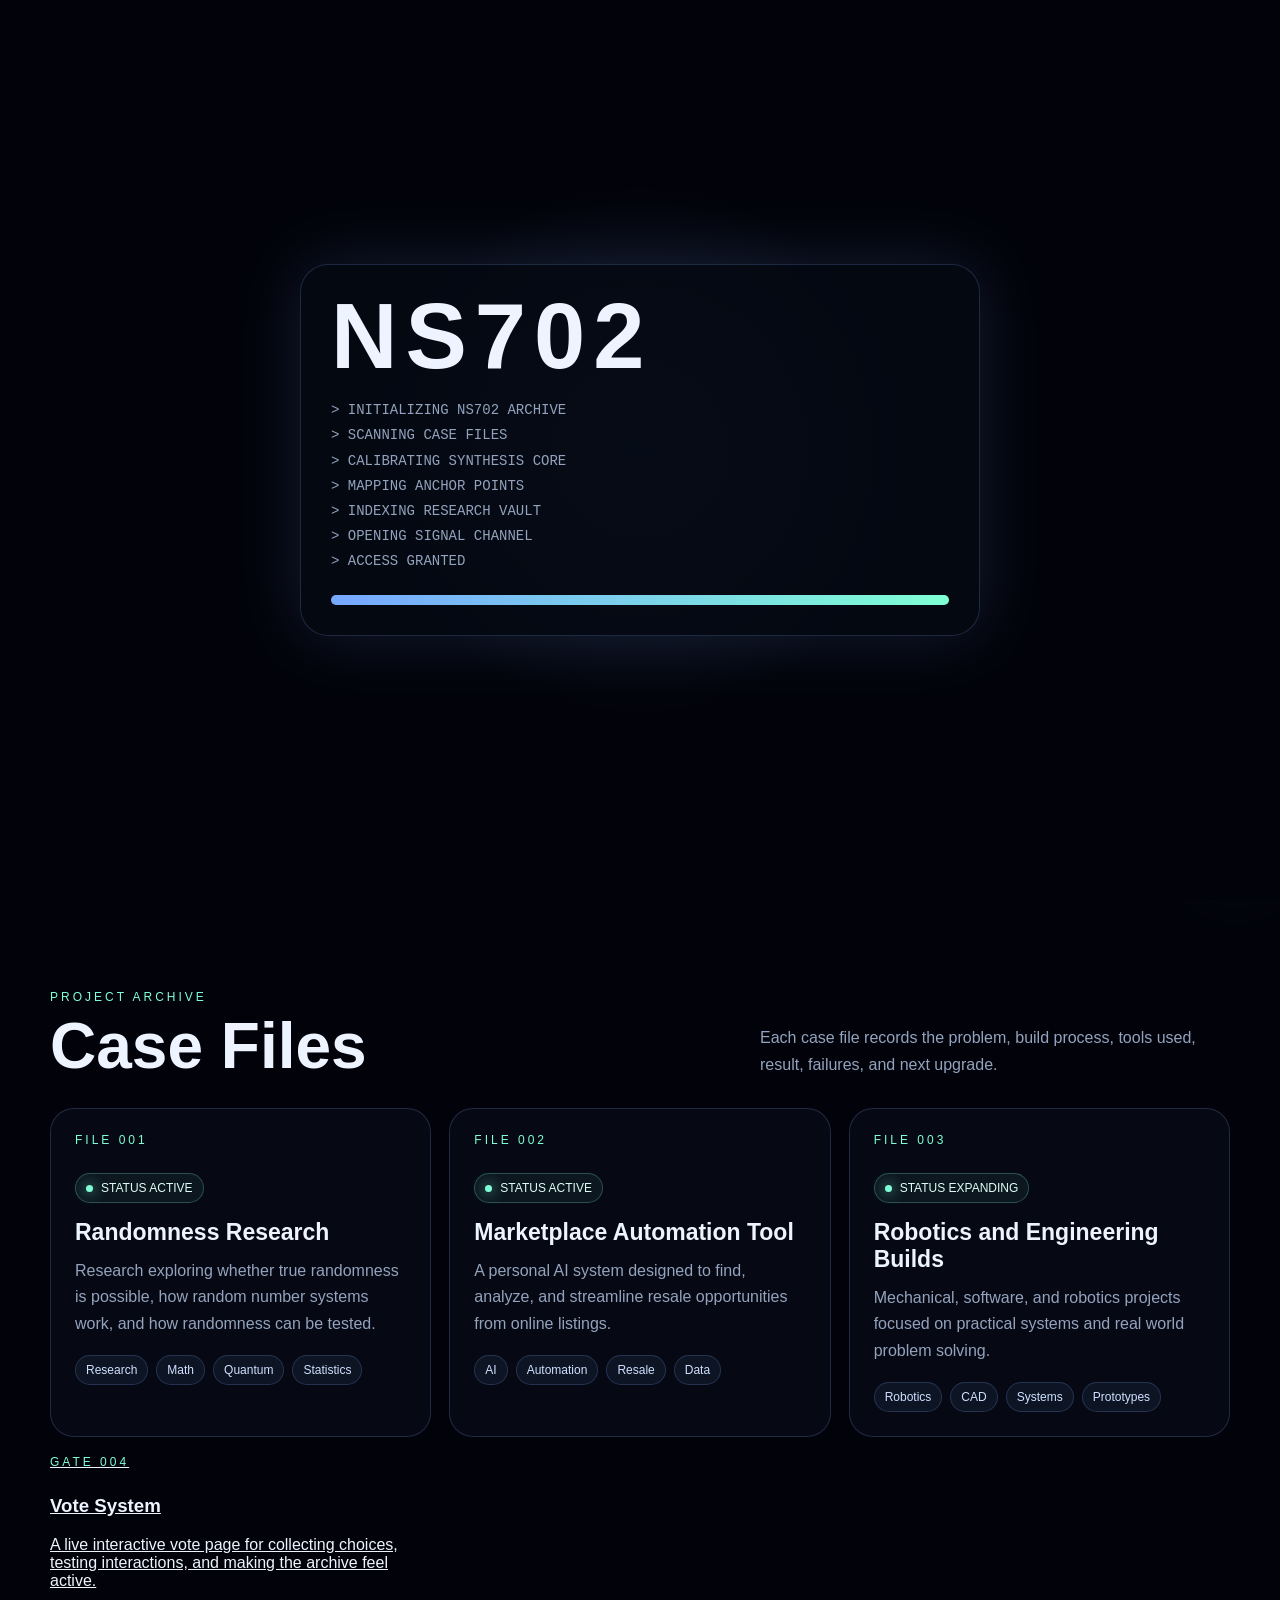
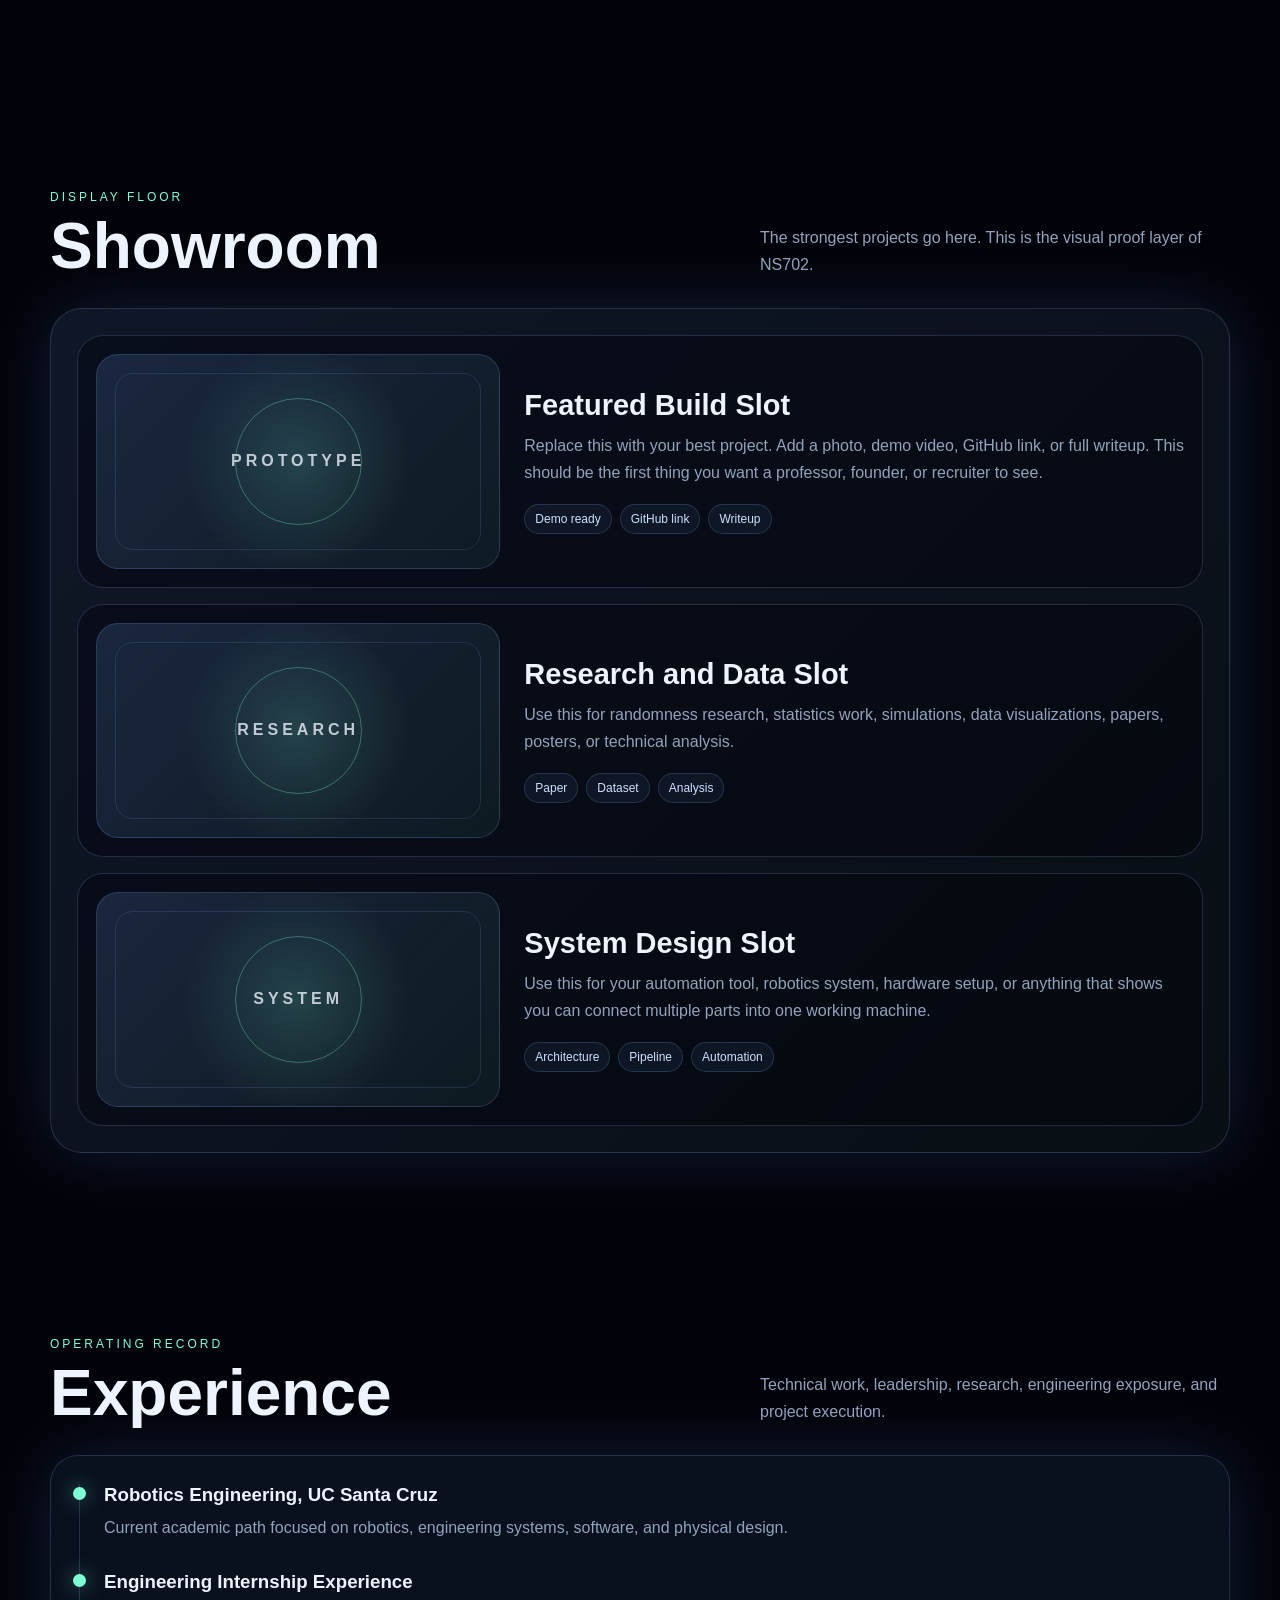
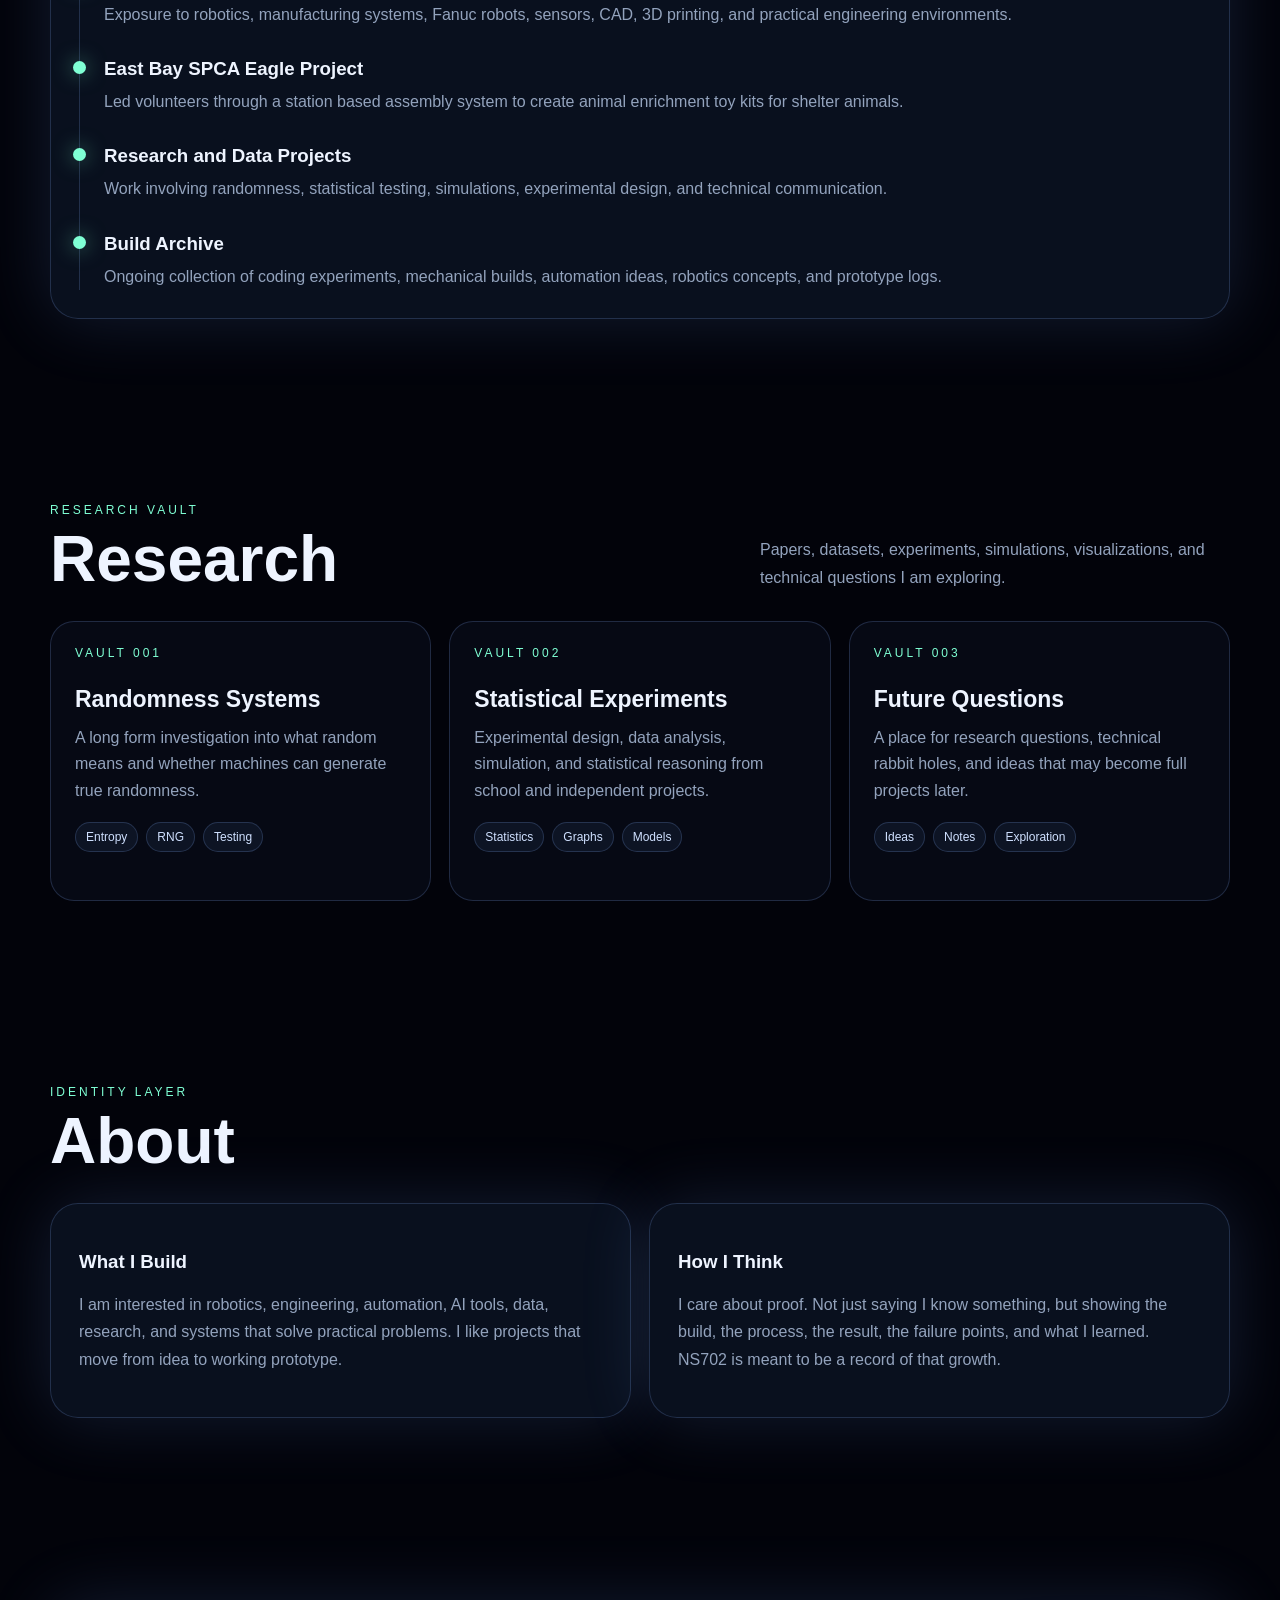
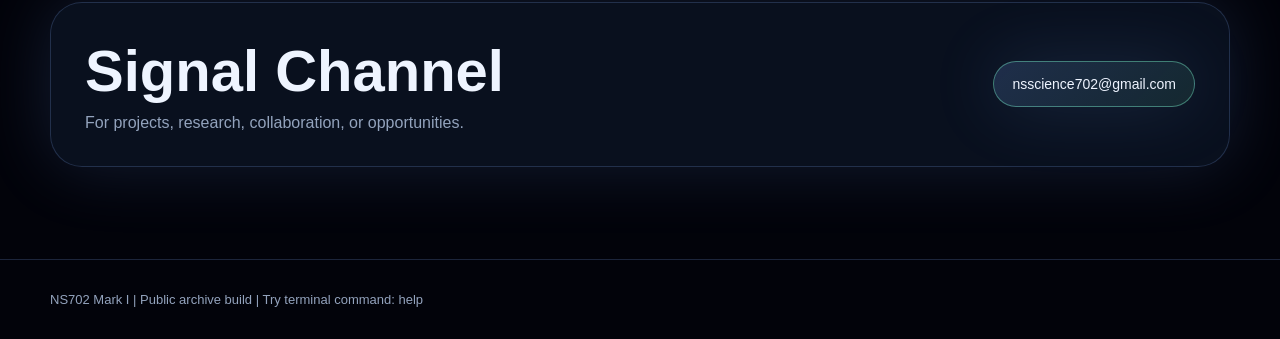
==== index.html @ f870f37c "Update index.html" ====
<!DOCTYPE html>
<html lang="en">
<head>
  <meta charset="UTF-8" />
  <meta name="viewport" content="width=device-width, initial-scale=1.0" />

  <title>NS702</title>
  <meta name="description" content="NS702 is a public engineering archive of builds, systems, research, and experiments by Niyant Sithamraju." />

  <style>
    :root {
      --bg: #02030a;
      --panel: rgba(8, 13, 24, 0.76);
      --panel-strong: rgba(10, 17, 32, 0.94);
      --line: rgba(135, 175, 255, 0.2);
      --line-bright: rgba(127, 255, 212, 0.45);
      --text: #eef4ff;
      --muted: #93a3bd;
      --accent: #77a7ff;
      --aqua: #7fffd4;
      --red: #ff4d5a;
      --gold: #f4c56a;
      --shadow: 0 0 70px rgba(119, 167, 255, 0.16);
    }

    * {
      box-sizing: border-box;
    }

    html {
      scroll-behavior: smooth;
    }

    body {
      margin: 0;
      background: var(--bg);
      color: var(--text);
      font-family: Arial, Helvetica, sans-serif;
      overflow-x: hidden;
    }

    body.booting {
      overflow: hidden;
    }

    a {
      color: inherit;
    }

    .shell {
      width: min(1180px, calc(100% - 36px));
      margin: 0 auto;
    }

    canvas#particleCanvas {
      position: fixed;
      inset: 0;
      width: 100%;
      height: 100%;
      z-index: -5;
      background:
        radial-gradient(circle at 18% 20%, rgba(119, 167, 255, 0.16), transparent 28%),
        radial-gradient(circle at 82% 12%, rgba(127, 255, 212, 0.1), transparent 24%),
        radial-gradient(circle at 50% 92%, rgba(255, 77, 90, 0.08), transparent 28%),
        #02030a;
    }

    .grid-layer {
      position: fixed;
      inset: 0;
      z-index: -4;
      pointer-events: none;
      background-image:
        linear-gradient(rgba(119, 167, 255, 0.065) 1px, transparent 1px),
        linear-gradient(90deg, rgba(119, 167, 255, 0.065) 1px, transparent 1px);
      background-size: 42px 42px;
      mask-image: linear-gradient(to bottom, rgba(0, 0, 0, 0.9), transparent 75%);
    }

    .scanline {
      position: fixed;
      left: 0;
      right: 0;
      top: -260px;
      height: 240px;
      z-index: -3;
      pointer-events: none;
      background: linear-gradient(
        to bottom,
        transparent,
        rgba(127, 255, 212, 0.08),
        transparent
      );
      animation: scanMove 7s linear infinite;
    }

    @keyframes scanMove {
      from {
        transform: translateY(-260px);
      }

      to {
        transform: translateY(calc(100vh + 520px));
      }
    }

    .boot-screen {
      position: fixed;
      inset: 0;
      z-index: 9999;
      background:
        radial-gradient(circle at center, rgba(119, 167, 255, 0.12), transparent 34%),
        #02030a;
      display: grid;
      place-items: center;
      transition: opacity 0.8s ease, visibility 0.8s ease;
    }

    .boot-screen.hidden {
      opacity: 0;
      visibility: hidden;
    }

    .boot-box {
      width: min(680px, calc(100% - 36px));
      border: 1px solid var(--line);
      border-radius: 28px;
      background: rgba(5, 10, 20, 0.82);
      box-shadow: var(--shadow);
      padding: 30px;
      overflow: hidden;
      position: relative;
    }

    .boot-box::before {
      content: "";
      position: absolute;
      inset: 0;
      background: linear-gradient(120deg, transparent, rgba(127, 255, 212, 0.08), transparent);
      transform: translateX(-100%);
      animation: bootSweep 2.2s ease-in-out infinite;
    }

    @keyframes bootSweep {
      0% {
        transform: translateX(-100%);
      }

      100% {
        transform: translateX(100%);
      }
    }

    .boot-title {
      font-size: clamp(42px, 9vw, 92px);
      letter-spacing: 8px;
      line-height: 0.9;
      margin: 0 0 20px;
    }

    .boot-log {
      color: var(--muted);
      font-family: "Courier New", monospace;
      font-size: 14px;
      line-height: 1.8;
      min-height: 150px;
    }

    .boot-progress {
      height: 10px;
      background: rgba(255, 255, 255, 0.08);
      border-radius: 999px;
      overflow: hidden;
      margin-top: 20px;
    }

    .boot-progress span {
      display: block;
      height: 100%;
      width: 0%;
      background: linear-gradient(90deg, var(--accent), var(--aqua));
      animation: bootProgress 2.7s ease forwards;
    }

    @keyframes bootProgress {
      to {
        width: 100%;
      }
    }

    nav {
      position: sticky;
      top: 0;
      z-index: 50;
      backdrop-filter: blur(18px);
      background: rgba(2, 3, 10, 0.78);
      border-bottom: 1px solid var(--line);
    }

    .nav-inner {
      width: min(1180px, calc(100% - 36px));
      margin: 0 auto;
      display: flex;
      justify-content: space-between;
      align-items: center;
      gap: 18px;
      padding: 17px 0;
    }

    .brand {
      display: flex;
      align-items: center;
      gap: 12px;
      text-decoration: none;
      font-weight: 900;
      letter-spacing: 4px;
    }

    .brand-mark {
      width: 34px;
      height: 34px;
      border: 1px solid var(--line);
      border-radius: 11px;
      display: grid;
      place-items: center;
      box-shadow: var(--shadow);
      position: relative;
      overflow: hidden;
    }

    .brand-mark::before {
      content: "";
      width: 16px;
      height: 16px;
      border-radius: 50%;
      border: 2px solid var(--accent);
      border-top-color: var(--aqua);
      animation: rotate 3s linear infinite;
    }

    .brand-mark::after {
      content: "";
      position: absolute;
      width: 5px;
      height: 5px;
      border-radius: 50%;
      background: var(--aqua);
      box-shadow: 0 0 18px var(--aqua);
    }

    @keyframes rotate {
      to {
        transform: rotate(360deg);
      }
    }

    .nav-links {
      display: flex;
      flex-wrap: wrap;
      justify-content: flex-end;
      gap: 10px;
    }

    .nav-links a {
      color: var(--muted);
      text-decoration: none;
      font-size: 13px;
      border: 1px solid transparent;
      padding: 9px 12px;
      border-radius: 999px;
      transition: 0.25s;
    }

    .nav-links a:hover {
      color: var(--text);
      border-color: var(--line);
      background: rgba(119, 167, 255, 0.08);
    }

    header {
      min-height: 92vh;
      display: grid;
      place-items: center;
      padding: 78px 0;
      position: relative;
      overflow: hidden;
    }

    .floating-words {
      position: absolute;
      inset: 0;
      pointer-events: none;
      overflow: hidden;
      z-index: -1;
    }

    .floating-words span {
      position: absolute;
      color: rgba(238, 244, 255, 0.035);
      font-weight: 900;
      font-size: clamp(62px, 15vw, 210px);
      letter-spacing: 10px;
      white-space: nowrap;
      animation: driftText 18s linear infinite;
    }

    .floating-words span:nth-child(1) {
      top: 8%;
      left: -8%;
      animation-duration: 24s;
    }

    .floating-words span:nth-child(2) {
      top: 38%;
      right: -20%;
      animation-duration: 29s;
      animation-direction: reverse;
    }

    .floating-words span:nth-child(3) {
      bottom: 6%;
      left: -16%;
      animation-duration: 31s;
    }

    @keyframes driftText {
      0% {
        transform: translateX(-80px);
      }

      50% {
        transform: translateX(90px);
      }

      100% {
        transform: translateX(-80px);
      }
    }

    .hero {
      display: grid;
      grid-template-columns: 1.05fr 0.95fr;
      gap: 42px;
      align-items: center;
    }

    .eyebrow {
      color: var(--aqua);
      letter-spacing: 4px;
      text-transform: uppercase;
      font-size: 12px;
      margin-bottom: 16px;
    }

    .hero-title {
      font-size: clamp(72px, 13vw, 170px);
      line-height: 0.82;
      margin: 0;
      letter-spacing: 9px;
      text-shadow:
        0 0 28px rgba(119, 167, 255, 0.28),
        0 0 70px rgba(127, 255, 212, 0.08);
      animation: titlePulse 4s ease-in-out infinite;
    }

    @keyframes titlePulse {
      0%, 100% {
        filter: drop-shadow(0 0 0 rgba(127, 255, 212, 0));
      }

      50% {
        filter: drop-shadow(0 0 18px rgba(127, 255, 212, 0.22));
      }
    }

    .glitch {
      position: relative;
      display: inline-block;
    }

    .glitch::before,
    .glitch::after {
      content: attr(data-text);
      position: absolute;
      left: 0;
      top: 0;
      opacity: 0.4;
      pointer-events: none;
    }

    .glitch::before {
      color: var(--aqua);
      transform: translate(2px, 0);
      clip-path: inset(0 0 60% 0);
      animation: glitchOne 3.2s infinite;
    }

    .glitch::after {
      color: var(--red);
      transform: translate(-2px, 0);
      clip-path: inset(62% 0 0 0);
      animation: glitchTwo 2.8s infinite;
    }

    @keyframes glitchOne {
      0%, 92%, 100% {
        transform: translate(2px, 0);
      }

      94% {
        transform: translate(9px, -2px);
      }

      96% {
        transform: translate(-4px, 2px);
      }
    }

    @keyframes glitchTwo {
      0%, 90%, 100% {
        transform: translate(-2px, 0);
      }

      92% {
        transform: translate(-8px, 2px);
      }

      96% {
        transform: translate(6px, -1px);
      }
    }

    .hero h2 {
      font-size: clamp(26px, 4vw, 50px);
      line-height: 1.08;
      margin: 22px 0 18px;
    }

    .hero p {
      color: var(--muted);
      font-size: 17px;
      max-width: 650px;
      line-height: 1.7;
    }

    .hero-actions {
      display: flex;
      flex-wrap: wrap;
      gap: 14px;
      margin-top: 28px;
    }

    .btn {
      display: inline-flex;
      align-items: center;
      justify-content: center;
      min-height: 46px;
      padding: 0 18px;
      border-radius: 999px;
      border: 1px solid var(--line);
      text-decoration: none;
      color: var(--text);
      background: rgba(119, 167, 255, 0.08);
      transition: 0.25s;
      cursor: pointer;
      font-size: 14px;
    }

    .btn.primary {
      border-color: rgba(127, 255, 212, 0.4);
      background: linear-gradient(135deg, rgba(119, 167, 255, 0.2), rgba(127, 255, 212, 0.1));
      box-shadow: var(--shadow);
    }

    .btn:hover {
      transform: translateY(-2px);
      border-color: rgba(127, 255, 212, 0.55);
    }

    .core-card {
      border: 1px solid var(--line);
      background: var(--panel);
      border-radius: 30px;
      padding: 24px;
      box-shadow: var(--shadow);
      position: relative;
      overflow: hidden;
    }

    .core-card::before {
      content: "";
      position: absolute;
      inset: -2px;
      background: conic-gradient(
        from 180deg,
        transparent,
        rgba(127, 255, 212, 0.16),
        transparent,
        rgba(119, 167, 255, 0.16),
        transparent
      );
      animation: rotateGlow 8s linear infinite;
      z-index: -1;
    }

    @keyframes rotateGlow {
      to {
        transform: rotate(360deg);
      }
    }

    .status-top {
      display: flex;
      justify-content: space-between;
      gap: 12px;
      color: var(--muted);
      font-size: 12px;
      letter-spacing: 2px;
      text-transform: uppercase;
      border-bottom: 1px solid var(--line);
      padding-bottom: 16px;
      margin-bottom: 18px;
    }

    .synthesis-core {
      width: min(330px, 82vw);
      height: min(330px, 82vw);
      margin: 22px auto 24px;
      border-radius: 50%;
      position: relative;
      display: grid;
      place-items: center;
      cursor: pointer;
    }

    .core-ring {
      position: absolute;
      inset: 0;
      border-radius: 50%;
      border: 1px solid rgba(127, 255, 212, 0.28);
      animation: rotate 12s linear infinite;
    }

    .core-ring:nth-child(2) {
      inset: 28px;
      border-color: rgba(119, 167, 255, 0.32);
      animation-duration: 9s;
      animation-direction: reverse;
    }

    .core-ring:nth-child(3) {
      inset: 58px;
      border-color: rgba(255, 77, 90, 0.2);
      animation-duration: 6s;
    }

    .core-ring::before,
    .core-ring::after {
      content: "";
      position: absolute;
      width: 9px;
      height: 9px;
      border-radius: 50%;
      background: var(--aqua);
      box-shadow: 0 0 18px var(--aqua);
    }

    .core-ring::before {
      top: 18%;
      left: 10%;
    }

    .core-ring::after {
      bottom: 16%;
      right: 12%;
      background: var(--accent);
      box-shadow: 0 0 18px var(--accent);
    }

    .core-center {
      width: 136px;
      height: 136px;
      border-radius: 50%;
      border: 1px solid rgba(127, 255, 212, 0.42);
      background:
        radial-gradient(circle, rgba(127, 255, 212, 0.28), transparent 44%),
        radial-gradient(circle at 65% 35%, rgba(119, 167, 255, 0.3), transparent 32%),
        rgba(2, 3, 10, 0.9);
      box-shadow:
        0 0 60px rgba(127, 255, 212, 0.23),
        inset 0 0 40px rgba(119, 167, 255, 0.16);
      display: grid;
      place-items: center;
      text-align: center;
      letter-spacing: 3px;
      font-size: 12px;
      text-transform: uppercase;
      color: #dffdf6;
      animation: corePulse 2.8s ease-in-out infinite;
    }

    @keyframes corePulse {
      0%, 100% {
        transform: scale(1);
        box-shadow:
          0 0 50px rgba(127, 255, 212, 0.2),
          inset 0 0 40px rgba(119, 167, 255, 0.16);
      }

      50% {
        transform: scale(1.04);
        box-shadow:
          0 0 90px rgba(127, 255, 212, 0.34),
          inset 0 0 50px rgba(119, 167, 255, 0.24);
      }
    }

    .core-tooltip {
      position: absolute;
      bottom: 6px;
      left: 50%;
      transform: translateX(-50%);
      color: var(--muted);
      font-size: 11px;
      letter-spacing: 2px;
      text-transform: uppercase;
      opacity: 0;
      transition: 0.25s;
      white-space: nowrap;
    }

    .synthesis-core:hover .core-tooltip {
      opacity: 1;
    }

    .metrics {
      display: grid;
      grid-template-columns: repeat(3, 1fr);
      gap: 12px;
    }

    .metric {
      border: 1px solid var(--line);
      border-radius: 16px;
      padding: 14px;
      background: rgba(2, 3, 10, 0.42);
    }

    .metric strong {
      display: block;
      font-size: 22px;
    }

    .metric span {
      color: var(--muted);
      font-size: 12px;
    }

    section {
      padding: 92px 0;
    }

    .section-head {
      display: flex;
      justify-content: space-between;
      align-items: end;
      gap: 20px;
      margin-bottom: 30px;
    }

    .section-kicker {
      color: var(--aqua);
      text-transform: uppercase;
      letter-spacing: 3px;
      font-size: 12px;
      margin-bottom: 10px;
    }

    .section-title {
      font-size: clamp(36px, 5vw, 66px);
      margin: 0;
      line-height: 1;
    }

    .section-desc {
      color: var(--muted);
      max-width: 470px;
      margin: 0;
      line-height: 1.7;
    }

    .grid {
      display: grid;
      grid-template-columns: repeat(3, 1fr);
      gap: 18px;
    }

    .card {
      border: 1px solid var(--line);
      border-radius: 24px;
      background: var(--panel);
      padding: 24px;
      min-height: 280px;
      position: relative;
      overflow: hidden;
      transition: 0.25s;
    }

    .card:hover {
      transform: translateY(-6px);
      border-color: rgba(127, 255, 212, 0.38);
      box-shadow: var(--shadow);
    }

    .card::after {
      content: attr(data-hover);
      position: absolute;
      right: 18px;
      bottom: 16px;
      color: rgba(127, 255, 212, 0.6);
      font-family: "Courier New", monospace;
      font-size: 11px;
      letter-spacing: 1px;
      opacity: 0;
      transition: 0.25s;
    }

    .card:hover::after {
      opacity: 1;
    }

    .card-number {
      color: var(--aqua);
      font-size: 12px;
      letter-spacing: 3px;
      margin-bottom: 26px;
    }

    .card h3 {
      margin: 0 0 12px;
      font-size: 23px;
    }

    .card p {
      color: var(--muted);
      margin: 0 0 18px;
      line-height: 1.65;
    }

    .status-label {
      display: inline-flex;
      align-items: center;
      gap: 8px;
      color: #dffdf6;
      border: 1px solid rgba(127, 255, 212, 0.25);
      background: rgba(127, 255, 212, 0.06);
      border-radius: 999px;
      padding: 7px 10px;
      font-size: 12px;
      margin-bottom: 16px;
    }

    .dot {
      width: 7px;
      height: 7px;
      border-radius: 50%;
      background: var(--aqua);
      box-shadow: 0 0 14px var(--aqua);
    }

    .tags {
      display: flex;
      flex-wrap: wrap;
      gap: 8px;
      margin-top: 18px;
    }

    .tag {
      color: #cfe0ff;
      border: 1px solid var(--line);
      background: rgba(119, 167, 255, 0.07);
      border-radius: 999px;
      padding: 7px 10px;
      font-size: 12px;
    }

    body.detective .secret-meta {
      display: block;
    }

    .secret-meta {
      display: none;
      margin-top: 18px;
      border-top: 1px solid var(--line);
      padding-top: 14px;
      font-family: "Courier New", monospace;
      color: var(--aqua);
      font-size: 12px;
      line-height: 1.7;
    }

    .showroom {
      border: 1px solid var(--line);
      background: linear-gradient(135deg, rgba(119, 167, 255, 0.12), rgba(127, 255, 212, 0.05));
      border-radius: 32px;
      padding: 26px;
      box-shadow: var(--shadow);
    }

    .showcase-item {
      display: grid;
      grid-template-columns: 0.76fr 1.24fr;
      gap: 24px;
      align-items: center;
      border: 1px solid var(--line);
      background: rgba(2, 3, 10, 0.4);
      border-radius: 26px;
      padding: 18px;
      margin-bottom: 16px;
    }

    .showcase-item:last-child {
      margin-bottom: 0;
    }

    .showcase-visual {
      min-height: 215px;
      border-radius: 22px;
      border: 1px solid var(--line);
      background:
        linear-gradient(135deg, rgba(119, 167, 255, 0.17), rgba(127, 255, 212, 0.06)),
        radial-gradient(circle at center, rgba(127, 255, 212, 0.16), transparent 50%);
      display: grid;
      place-items: center;
      color: rgba(238, 244, 255, 0.78);
      letter-spacing: 4px;
      font-weight: 800;
      text-transform: uppercase;
      position: relative;
      overflow: hidden;
    }

    .showcase-visual::before {
      content: "";
      position: absolute;
      width: 125px;
      height: 125px;
      border: 1px solid rgba(127, 255, 212, 0.32);
      border-radius: 50%;
      animation: pulse 2.8s ease-in-out infinite;
    }

    .showcase-visual::after {
      content: "";
      position: absolute;
      inset: 18px;
      border: 1px solid rgba(119, 167, 255, 0.16);
      border-radius: 18px;
    }

    @keyframes pulse {
      0%, 100% {
        transform: scale(0.9);
        opacity: 0.4;
      }

      50% {
        transform: scale(1.3);
        opacity: 1;
      }
    }

    .showcase-copy h3 {
      margin: 0 0 10px;
      font-size: 29px;
    }

    .showcase-copy p {
      color: var(--muted);
      margin: 0;
      line-height: 1.7;
    }

    .wide-card {
      border: 1px solid var(--line);
      border-radius: 28px;
      background: var(--panel-strong);
      padding: 28px;
      box-shadow: var(--shadow);
    }

    .timeline {
      border-left: 1px solid var(--line);
      padding-left: 24px;
    }

    .timeline-item {
      position: relative;
      padding: 0 0 30px;
    }

    .timeline-item:last-child {
      padding-bottom: 0;
    }

    .timeline-item::before {
      content: "";
      position: absolute;
      left: -31px;
      top: 3px;
      width: 13px;
      height: 13px;
      border-radius: 50%;
      background: var(--aqua);
      box-shadow: 0 0 20px rgba(127, 255, 212, 0.5);
    }

    .timeline-item h3 {
      margin: 0 0 8px;
    }

    .timeline-item p {
      margin: 0;
      color: var(--muted);
      line-height: 1.7;
    }

    .about-panel {
      display: grid;
      grid-template-columns: 1fr 1fr;
      gap: 18px;
    }

    .about-panel p,
    .wide-card p {
      color: var(--muted);
      line-height: 1.7;
      font-size: 16px;
    }

    .contact-box {
      border: 1px solid var(--line);
      border-radius: 32px;
      background: var(--panel-strong);
      padding: 34px;
      display: grid;
      grid-template-columns: 1fr auto;
      gap: 20px;
      align-items: center;
      box-shadow: var(--shadow);
    }

    .contact-box h2 {
      margin: 0 0 10px;
      font-size: clamp(34px, 5vw, 58px);
    }

    .contact-box p {
      margin: 0;
      color: var(--muted);
    }

    footer {
      border-top: 1px solid var(--line);
      padding: 32px 0;
      color: var(--muted);
      font-size: 13px;
    }

    .terminal-button {
      position: fixed;
      right: 18px;
      bottom: 18px;
      z-index: 80;
      width: 54px;
      height: 54px;
      border-radius: 50%;
      border: 1px solid var(--line-bright);
      background: rgba(5, 10, 20, 0.9);
      color: var(--aqua);
      box-shadow: var(--shadow);
      cursor: pointer;
      font-family: "Courier New", monospace;
      font-weight: 800;
      font-size: 18px;
    }

    .terminal {
      position: fixed;
      right: 18px;
      bottom: 86px;
      z-index: 90;
      width: min(440px, calc(100% - 36px));
      border: 1px solid var(--line-bright);
      border-radius: 20px;
      background: rgba(2, 6, 14, 0.96);
      box-shadow: 0 0 80px rgba(127, 255, 212, 0.15);
      overflow: hidden;
      display: none;
    }

    .terminal.open {
      display: block;
    }

    .terminal-head {
      display: flex;
      justify-content: space-between;
      align-items: center;
      padding: 13px 15px;
      border-bottom: 1px solid var(--line);
      font-family: "Courier New", monospace;
      color: var(--aqua);
      font-size: 13px;
    }

    .terminal-close {
      background: transparent;
      border: 0;
      color: var(--muted);
      font-size: 18px;
      cursor: pointer;
    }

    .terminal-output {
      height: 260px;
      overflow: auto;
      padding: 15px;
      color: #d8fff5;
      font-family: "Courier New", monospace;
      font-size: 13px;
      line-height: 1.65;
      white-space: pre-wrap;
    }

    .terminal-input-row {
      display: flex;
      gap: 10px;
      border-top: 1px solid var(--line);
      padding: 12px;
      align-items: center;
    }

    .terminal-input-row span {
      color: var(--aqua);
      font-family: "Courier New", monospace;
    }

    .terminal-input {
      flex: 1;
      background: transparent;
      border: 0;
      outline: 0;
      color: var(--text);
      font-family: "Courier New", monospace;
      font-size: 14px;
    }

    .toast {
      position: fixed;
      left: 50%;
      bottom: 26px;
      transform: translateX(-50%) translateY(20px);
      z-index: 120;
      border: 1px solid var(--line-bright);
      background: rgba(5, 10, 20, 0.95);
      color: #d8fff5;
      border-radius: 999px;
      padding: 12px 18px;
      box-shadow: var(--shadow);
      opacity: 0;
      pointer-events: none;
      transition: 0.25s;
      font-size: 13px;
      letter-spacing: 1px;
    }

    .toast.show {
      opacity: 1;
      transform: translateX(-50%) translateY(0);
    }

    @media (max-width: 900px) {
      .hero,
      .showcase-item,
      .about-panel,
      .contact-box {
        grid-template-columns: 1fr;
      }

      .grid {
        grid-template-columns: 1fr;
      }

      .metrics {
        grid-template-columns: 1fr;
      }

      .section-head {
        flex-direction: column;
        align-items: start;
      }

      .nav-inner {
        flex-direction: column;
        align-items: start;
      }

      .nav-links {
        justify-content: flex-start;
      }

      .hero-title {
        letter-spacing: 4px;
      }
    }
  </style>
</head>

<body class="booting">
  <canvas id="particleCanvas"></canvas>
  <div class="grid-layer"></div>
  <div class="scanline"></div>

  <div class="boot-screen" id="bootScreen">
    <div class="boot-box">
      <h1 class="boot-title">NS702</h1>
      <div class="boot-log" id="bootLog"></div>
      <div class="boot-progress">
        <span></span>
      </div>
    </div>
  </div>

  <nav>
    <div class="nav-inner">
      <a class="brand" href="#home">
        <span class="brand-mark"></span>
        <span>NS702</span>
      </a>

      <div class="nav-links">
 <a href="/projects/">Projects</a>
<a href="/systems/">Systems</a>
<a href="/profile/">Profile</a>
<a href="/vote/">Vote</a>
<a href="/contact/">Contact</a>
<a href="/lab.html">Lab Notes</a>
      </div>
    </div>
  </nav>

  <header id="home">
    <div class="floating-words">
      <span>ROBOTICS</span>
      <span>SYSTEMS</span>
      <span>EXPERIMENTS</span>
    </div>

    <div class="shell hero">
      <div>
        <div class="eyebrow">Private Engineering Archive</div>
        <h1 class="hero-title glitch" data-text="NS702">NS702</h1>
        <h2>Ideas are cheap until they survive the build.</h2>
        <p>
          NS702 is my public archive for projects, engineering case files, build logs, research notes, prototypes,
          code, experiments, and systems that made it past the idea stage.
        </p>

        <div class="hero-actions">
<a class="btn primary" href="/projects/">Enter Projects</a>
<a class="btn" href="/systems/">Open Systems</a>
<a class="btn" href="/vote/">Vote System</a>
<a class="btn" href="/lab.html">Secret Lab Notes</a>
        </div>
      </div>

      <div class="core-card">
        <div class="status-top">
          <span>System Online</span>
          <span>Archive 702</span>
        </div>

        <div class="synthesis-core" id="synthesisCore" title="Click the core">
          <div class="core-ring"></div>
          <div class="core-ring"></div>
          <div class="core-ring"></div>
          <div class="core-center">
            CORE 702<br />
            STABLE
          </div>
          <div class="core-tooltip">Click to run synthesis test</div>
        </div>

        <div class="metrics">
          <div class="metric">
            <strong>03</strong>
            <span>active case files</span>
          </div>
          <div class="metric">
            <strong>05</strong>
            <span>core domains</span>
          </div>
          <div class="metric">
            <strong>MK I</strong>
            <span>archive build</span>
          </div>
        </div>
      </div>
    </div>
  </header>

  <section id="case-files">
    <div class="shell">
      <div class="section-head">
        <div>
          <div class="section-kicker">Project Archive</div>
          <h2 class="section-title">Case Files</h2>
        </div>
        <p class="section-desc">
          Each case file records the problem, build process, tools used, result, failures, and next upgrade.
        </p>
      </div>

      <div class="grid">
        <div class="card" data-hover="Theory under review">
          <div class="card-number">FILE 001</div>
          <div class="status-label"><span class="dot"></span> STATUS ACTIVE</div>
          <h3>Randomness Research</h3>
          <p>
            Research exploring whether true randomness is possible, how random number systems work,
            and how randomness can be tested.
          </p>
          <div class="tags">
            <span class="tag">Research</span>
            <span class="tag">Math</span>
            <span class="tag">Quantum</span>
            <span class="tag">Statistics</span>
          </div>
          <div class="secret-meta">
            DETECTIVE META<br />
            Tools: statistical tests, simulations, source analysis<br />
            Next upgrade: visual randomness dashboard
          </div>
        </div>

        <div class="card" data-hover="Signal system compiling">
          <div class="card-number">FILE 002</div>
          <div class="status-label"><span class="dot"></span> STATUS ACTIVE</div>
          <h3>Marketplace Automation Tool</h3>
          <p>
            A personal AI system designed to find, analyze, and streamline resale opportunities from online listings.
          </p>
          <div class="tags">
            <span class="tag">AI</span>
            <span class="tag">Automation</span>
            <span class="tag">Resale</span>
            <span class="tag">Data</span>
          </div>
          <div class="secret-meta">
            DETECTIVE META<br />
            Tools: Python, scraping concepts, ranking logic<br />
            Next upgrade: alert pipeline and listing scoring
          </div>
        </div>

        <div class="card" data-hover="Mark 01 initialized">
          <div class="card-number">FILE 003</div>
          <div class="status-label"><span class="dot"></span> STATUS EXPANDING</div>
          <h3>Robotics and Engineering Builds</h3>
          <p>
            Mechanical, software, and robotics projects focused on practical systems and real world problem solving.
          </p>
          <div class="tags">
            <span class="tag">Robotics</span>
            <span class="tag">CAD</span>
            <span class="tag">Systems</span>
            <span class="tag">Prototypes</span>
          </div>
          <div class="secret-meta">
            DETECTIVE META<br />
            Tools: CAD, sensors, robotics, code, prototyping<br />
            Next upgrade: add photos, videos, and build reports
          </div>
        </div>

        <a class="gate-card" href="/vote/" data-hover="Vote system online">
  <div class="card-number">GATE 004</div>
  <h3>Vote System</h3>
  <p>
    A live interactive vote page for collecting choices, testing interactions, and making the archive feel active.
  </p>
</a>
      </div>
    </div>
  </section>

  <section id="showroom">
    <div class="shell">
      <div class="section-head">
        <div>
          <div class="section-kicker">Display Floor</div>
          <h2 class="section-title">Showroom</h2>
        </div>
        <p class="section-desc">
          The strongest projects go here. This is the visual proof layer of NS702.
        </p>
      </div>

      <div class="showroom">
        <div class="showcase-item">
          <div class="showcase-visual">Prototype</div>
          <div class="showcase-copy">
            <h3>Featured Build Slot</h3>
            <p>
              Replace this with your best project. Add a photo, demo video, GitHub link, or full writeup.
              This should be the first thing you want a professor, founder, or recruiter to see.
            </p>
            <div class="tags">
              <span class="tag">Demo ready</span>
              <span class="tag">GitHub link</span>
              <span class="tag">Writeup</span>
            </div>
          </div>
        </div>

        <div class="showcase-item">
          <div class="showcase-visual">Research</div>
          <div class="showcase-copy">
            <h3>Research and Data Slot</h3>
            <p>
              Use this for randomness research, statistics work, simulations, data visualizations, papers, posters,
              or technical analysis.
            </p>
            <div class="tags">
              <span class="tag">Paper</span>
              <span class="tag">Dataset</span>
              <span class="tag">Analysis</span>
            </div>
          </div>
        </div>

        <div class="showcase-item">
          <div class="showcase-visual">System</div>
          <div class="showcase-copy">
            <h3>System Design Slot</h3>
            <p>
              Use this for your automation tool, robotics system, hardware setup, or anything that shows you can
              connect multiple parts into one working machine.
            </p>
            <div class="tags">
              <span class="tag">Architecture</span>
              <span class="tag">Pipeline</span>
              <span class="tag">Automation</span>
            </div>
          </div>
        </div>
      </div>
    </div>
  </section>

  <section id="experience">
    <div class="shell">
      <div class="section-head">
        <div>
          <div class="section-kicker">Operating Record</div>
          <h2 class="section-title">Experience</h2>
        </div>
        <p class="section-desc">
          Technical work, leadership, research, engineering exposure, and project execution.
        </p>
      </div>

      <div class="wide-card">
        <div class="timeline">
          <div class="timeline-item">
            <h3>Robotics Engineering, UC Santa Cruz</h3>
            <p>
              Current academic path focused on robotics, engineering systems, software, and physical design.
            </p>
          </div>

          <div class="timeline-item">
            <h3>Engineering Internship Experience</h3>
            <p>
              Exposure to robotics, manufacturing systems, Fanuc robots, sensors, CAD, 3D printing,
              and practical engineering environments.
            </p>
          </div>

          <div class="timeline-item">
            <h3>East Bay SPCA Eagle Project</h3>
            <p>
              Led volunteers through a station based assembly system to create animal enrichment toy kits
              for shelter animals.
            </p>
          </div>

          <div class="timeline-item">
            <h3>Research and Data Projects</h3>
            <p>
              Work involving randomness, statistical testing, simulations, experimental design,
              and technical communication.
            </p>
          </div>

          <div class="timeline-item">
            <h3>Build Archive</h3>
            <p>
              Ongoing collection of coding experiments, mechanical builds, automation ideas,
              robotics concepts, and prototype logs.
            </p>
          </div>
        </div>
      </div>
    </div>
  </section>

  <section id="research">
    <div class="shell">
      <div class="section-head">
        <div>
          <div class="section-kicker">Research Vault</div>
          <h2 class="section-title">Research</h2>
        </div>
        <p class="section-desc">
          Papers, datasets, experiments, simulations, visualizations, and technical questions I am exploring.
        </p>
      </div>

      <div class="grid">
        <div class="card" data-hover="Vault index opened">
          <div class="card-number">VAULT 001</div>
          <h3>Randomness Systems</h3>
          <p>
            A long form investigation into what random means and whether machines can generate true randomness.
          </p>
          <div class="tags">
            <span class="tag">Entropy</span>
            <span class="tag">RNG</span>
            <span class="tag">Testing</span>
          </div>
        </div>

        <div class="card" data-hover="Data trail mapped">
          <div class="card-number">VAULT 002</div>
          <h3>Statistical Experiments</h3>
          <p>
            Experimental design, data analysis, simulation, and statistical reasoning from school and independent projects.
          </p>
          <div class="tags">
            <span class="tag">Statistics</span>
            <span class="tag">Graphs</span>
            <span class="tag">Models</span>
          </div>
        </div>

        <div class="card" data-hover="Next hypothesis pending">
          <div class="card-number">VAULT 003</div>
          <h3>Future Questions</h3>
          <p>
            A place for research questions, technical rabbit holes, and ideas that may become full projects later.
          </p>
          <div class="tags">
            <span class="tag">Ideas</span>
            <span class="tag">Notes</span>
            <span class="tag">Exploration</span>
          </div>
        </div>
      </div>
    </div>
  </section>

  <section id="about">
    <div class="shell">
      <div class="section-head">
        <div>
          <div class="section-kicker">Identity Layer</div>
          <h2 class="section-title">About</h2>
        </div>
      </div>

      <div class="about-panel">
        <div class="wide-card">
          <h3>What I Build</h3>
          <p>
            I am interested in robotics, engineering, automation, AI tools, data, research, and systems that solve
            practical problems. I like projects that move from idea to working prototype.
          </p>
        </div>

        <div class="wide-card">
          <h3>How I Think</h3>
          <p>
            I care about proof. Not just saying I know something, but showing the build, the process, the result,
            the failure points, and what I learned. NS702 is meant to be a record of that growth.
          </p>
        </div>
      </div>
    </div>
  </section>

  <section id="contact">
    <div class="shell">
      <div class="contact-box">
        <div>
          <h2>Signal Channel</h2>
          <p>
            For projects, research, collaboration, or opportunities.
          </p>
        </div>

        <div>
          <a class="btn primary" href="mailto:nsscience702@gmail.com">nsscience702@gmail.com</a>
        </div>
      </div>
    </div>
  </section>

  <footer>
    <div class="shell">
      NS702 Mark I | Public archive build | Try terminal command: help
    </div>
  </footer>

  <button class="terminal-button" id="terminalButton" aria-label="Open terminal">&gt;_</button>

  <div class="terminal" id="terminal">
    <div class="terminal-head">
      <span>NS702 TERMINAL</span>
      <button class="terminal-close" id="terminalClose">×</button>
    </div>

    <div class="terminal-output" id="terminalOutput">Type "help" to begin.</div>

    <div class="terminal-input-row">
      <span>&gt;</span>
      <input class="terminal-input" id="terminalInput" autocomplete="off" />
    </div>
  </div>

  <div class="toast" id="toast"></div>

  <script>
    const bootScreen = document.getElementById("bootScreen");
    const bootLog = document.getElementById("bootLog");

    const bootLines = [
      "INITIALIZING NS702 ARCHIVE",
      "SCANNING CASE FILES",
      "CALIBRATING SYNTHESIS CORE",
      "MAPPING ANCHOR POINTS",
      "INDEXING RESEARCH VAULT",
      "OPENING SIGNAL CHANNEL",
      "ACCESS GRANTED"
    ];

    let bootIndex = 0;

    function typeBootLine() {
      if (bootIndex < bootLines.length) {
        bootLog.innerHTML += "> " + bootLines[bootIndex] + "<br>";
        bootIndex++;
        setTimeout(typeBootLine, 260);
      }
    }

    typeBootLine();

    setTimeout(() => {
      bootScreen.classList.add("hidden");
      document.body.classList.remove("booting");
    }, 3100);

    const canvas = document.getElementById("particleCanvas");
    const ctx = canvas.getContext("2d");

    let width;
    let height;
    let particles = [];
    const mouse = { x: null, y: null };

    function resizeCanvas() {
      width = canvas.width = window.innerWidth;
      height = canvas.height = window.innerHeight;
      createParticles();
    }

    function createParticles() {
      const count = Math.min(120, Math.floor(window.innerWidth / 13));
      particles = [];

      for (let i = 0; i < count; i++) {
        particles.push({
          x: Math.random() * width,
          y: Math.random() * height,
          vx: (Math.random() - 0.5) * 0.5,
          vy: (Math.random() - 0.5) * 0.5,
          r: Math.random() * 1.8 + 0.7
        });
      }
    }

    function drawParticles() {
      ctx.clearRect(0, 0, width, height);

      particles.forEach((p, i) => {
        p.x += p.vx;
        p.y += p.vy;

        if (p.x < 0 || p.x > width) p.vx *= -1;
        if (p.y < 0 || p.y > height) p.vy *= -1;

        ctx.beginPath();
        ctx.arc(p.x, p.y, p.r, 0, Math.PI * 2);
        ctx.fillStyle = "rgba(127, 255, 212, 0.55)";
        ctx.fill();

        for (let j = i + 1; j < particles.length; j++) {
          const q = particles[j];
          const dx = p.x - q.x;
          const dy = p.y - q.y;
          const distance = Math.sqrt(dx * dx + dy * dy);

          if (distance < 120) {
            ctx.beginPath();
            ctx.moveTo(p.x, p.y);
            ctx.lineTo(q.x, q.y);
            ctx.strokeStyle = `rgba(119, 167, 255, ${0.18 * (1 - distance / 120)})`;
            ctx.lineWidth = 1;
            ctx.stroke();
          }
        }

        if (mouse.x !== null && mouse.y !== null) {
          const dx = p.x - mouse.x;
          const dy = p.y - mouse.y;
          const distance = Math.sqrt(dx * dx + dy * dy);

          if (distance < 150) {
            ctx.beginPath();
            ctx.moveTo(p.x, p.y);
            ctx.lineTo(mouse.x, mouse.y);
            ctx.strokeStyle = `rgba(127, 255, 212, ${0.22 * (1 - distance / 150)})`;
            ctx.lineWidth = 1;
            ctx.stroke();
          }
        }
      });

      requestAnimationFrame(drawParticles);
    }

    window.addEventListener("resize", resizeCanvas);
    window.addEventListener("mousemove", (event) => {
      mouse.x = event.clientX;
      mouse.y = event.clientY;
    });

    resizeCanvas();
    drawParticles();

    const terminalButton = document.getElementById("terminalButton");
    const terminal = document.getElementById("terminal");
    const terminalClose = document.getElementById("terminalClose");
    const terminalInput = document.getElementById("terminalInput");
    const terminalOutput = document.getElementById("terminalOutput");
    const synthesisCore = document.getElementById("synthesisCore");
    const toast = document.getElementById("toast");

    function openTerminal() {
      terminal.classList.add("open");
      terminalInput.focus();
    }

    function closeTerminal() {
      terminal.classList.remove("open");
    }

    terminalButton.addEventListener("click", openTerminal);
    terminalClose.addEventListener("click", closeTerminal);

    function printTerminal(text) {
      terminalOutput.textContent += "\n\n" + text;
      terminalOutput.scrollTop = terminalOutput.scrollHeight;
    }

    function showToast(message) {
      toast.textContent = message;
      toast.classList.add("show");

      setTimeout(() => {
        toast.classList.remove("show");
      }, 2200);
    }

    function runCommand(rawCommand) {
      const command = rawCommand.trim().toLowerCase();

      if (!command) return;

      printTerminal("> " + command);

      if (command === "help") {
        printTerminal(
          "Available commands:\n" +
          "projects\n" +
          "showroom\n" +
          "research\n" +
          "element\n" +
          "signal\n" +
          "web\n" +
          "detective\n" +
          "normal\n" +
          "lab\n" +
          "mission\n" +
          "clear"
        );
      } else if (command === "projects") {
        printTerminal("Opening case file index...");
        window.location.hash = "case-files";
      } else if (command === "showroom") {
        printTerminal("Display floor unlocked.");
        window.location.hash = "showroom";
      } else if (command === "research") {
        printTerminal("Research vault opened.");
        window.location.hash = "research";
      } else if (command === "element") {
        printTerminal("Element 702 synthesis incomplete.\nCurrent status: theory stable.\nPrototype required.");
        showToast("Synthesis test started");
      } else if (command === "signal") {
        printTerminal("Signal detected.\nArchive mode elevated.\nChannel stable.");
        showToast("Signal channel open");
      } else if (command === "web") {
        printTerminal("Trajectory mapped.\nAnchor points connected.\nMotion path stable.");
        showToast("Anchor points mapped");
      } else if (command === "detective") {
        document.body.classList.add("detective");
        printTerminal("Detective mode enabled.\nHidden project metadata is now visible.");
        showToast("Detective mode enabled");
      } else if (command === "normal") {
        document.body.classList.remove("detective");
        printTerminal("Normal archive mode restored.");
        showToast("Normal mode restored");
      } else if (command === "lab") {
        printTerminal("Redirecting to secret lab notes...");
        window.location.href = "lab.html";
      } else if (command === "mission") {
        printTerminal("Mission: build systems that survive contact with reality.");
      } else if (command === "clear") {
        terminalOutput.textContent = "Terminal cleared.";
      } else {
        printTerminal("Unknown command. Type help.");
      }
    }

    terminalInput.addEventListener("keydown", (event) => {
      if (event.key === "Enter") {
        runCommand(terminalInput.value);
        terminalInput.value = "";
      }
    });

    synthesisCore.addEventListener("click", () => {
      showToast("ELEMENT 702 | STABILITY UNKNOWN");
      openTerminal();
      printTerminal("> core");
      printTerminal("Synthesis Core response:\nEnergy stable.\nElement 702 model unresolved.\nNext requirement: prototype evidence.");
    });

    let typedKeys = "";

    window.addEventListener("keydown", (event) => {
      if (event.target === terminalInput) return;

      typedKeys += event.key.toLowerCase();
      typedKeys = typedKeys.slice(-12);

      if (typedKeys.includes("702")) {
        showToast("ARCHIVE 702 UNLOCKED");
        openTerminal();
        printTerminal("Hidden trigger detected.\nType lab to open secret lab notes.");
        typedKeys = "";
      }
    });
  </script>
</body>
</html>
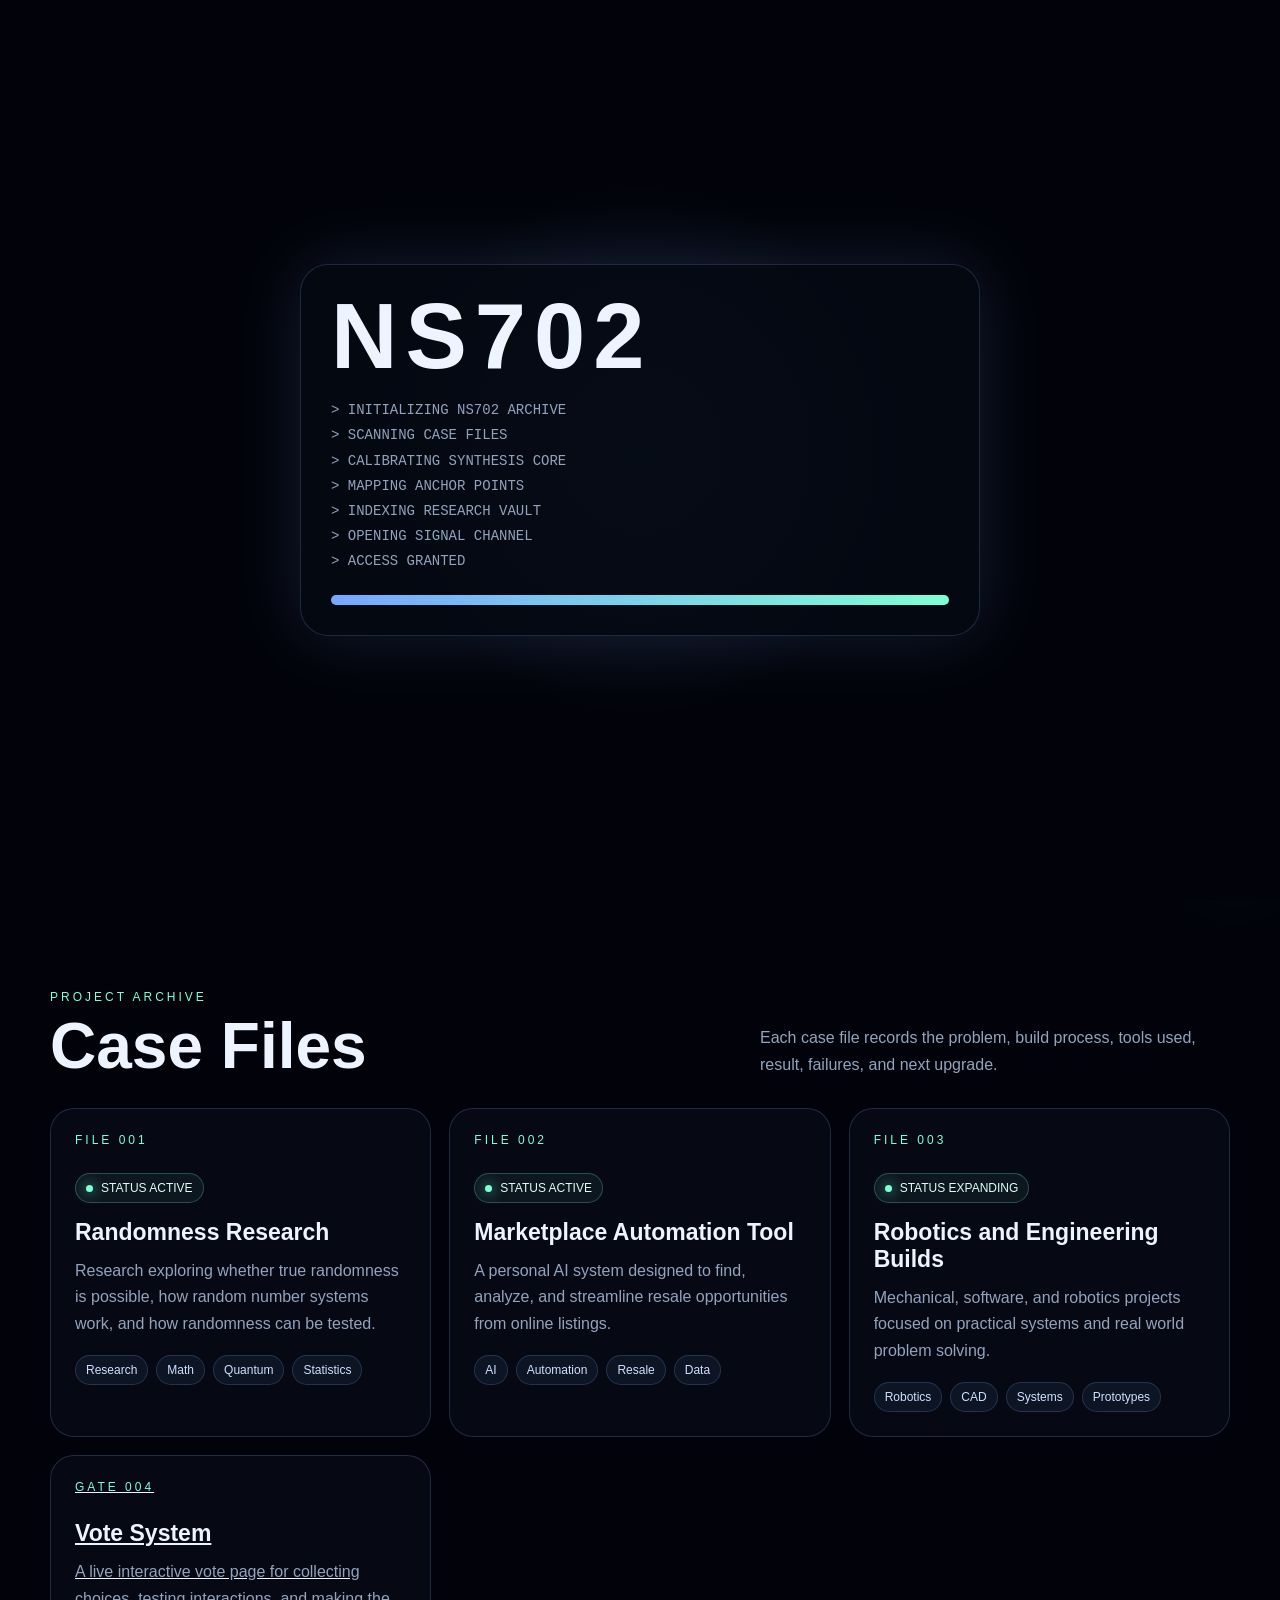
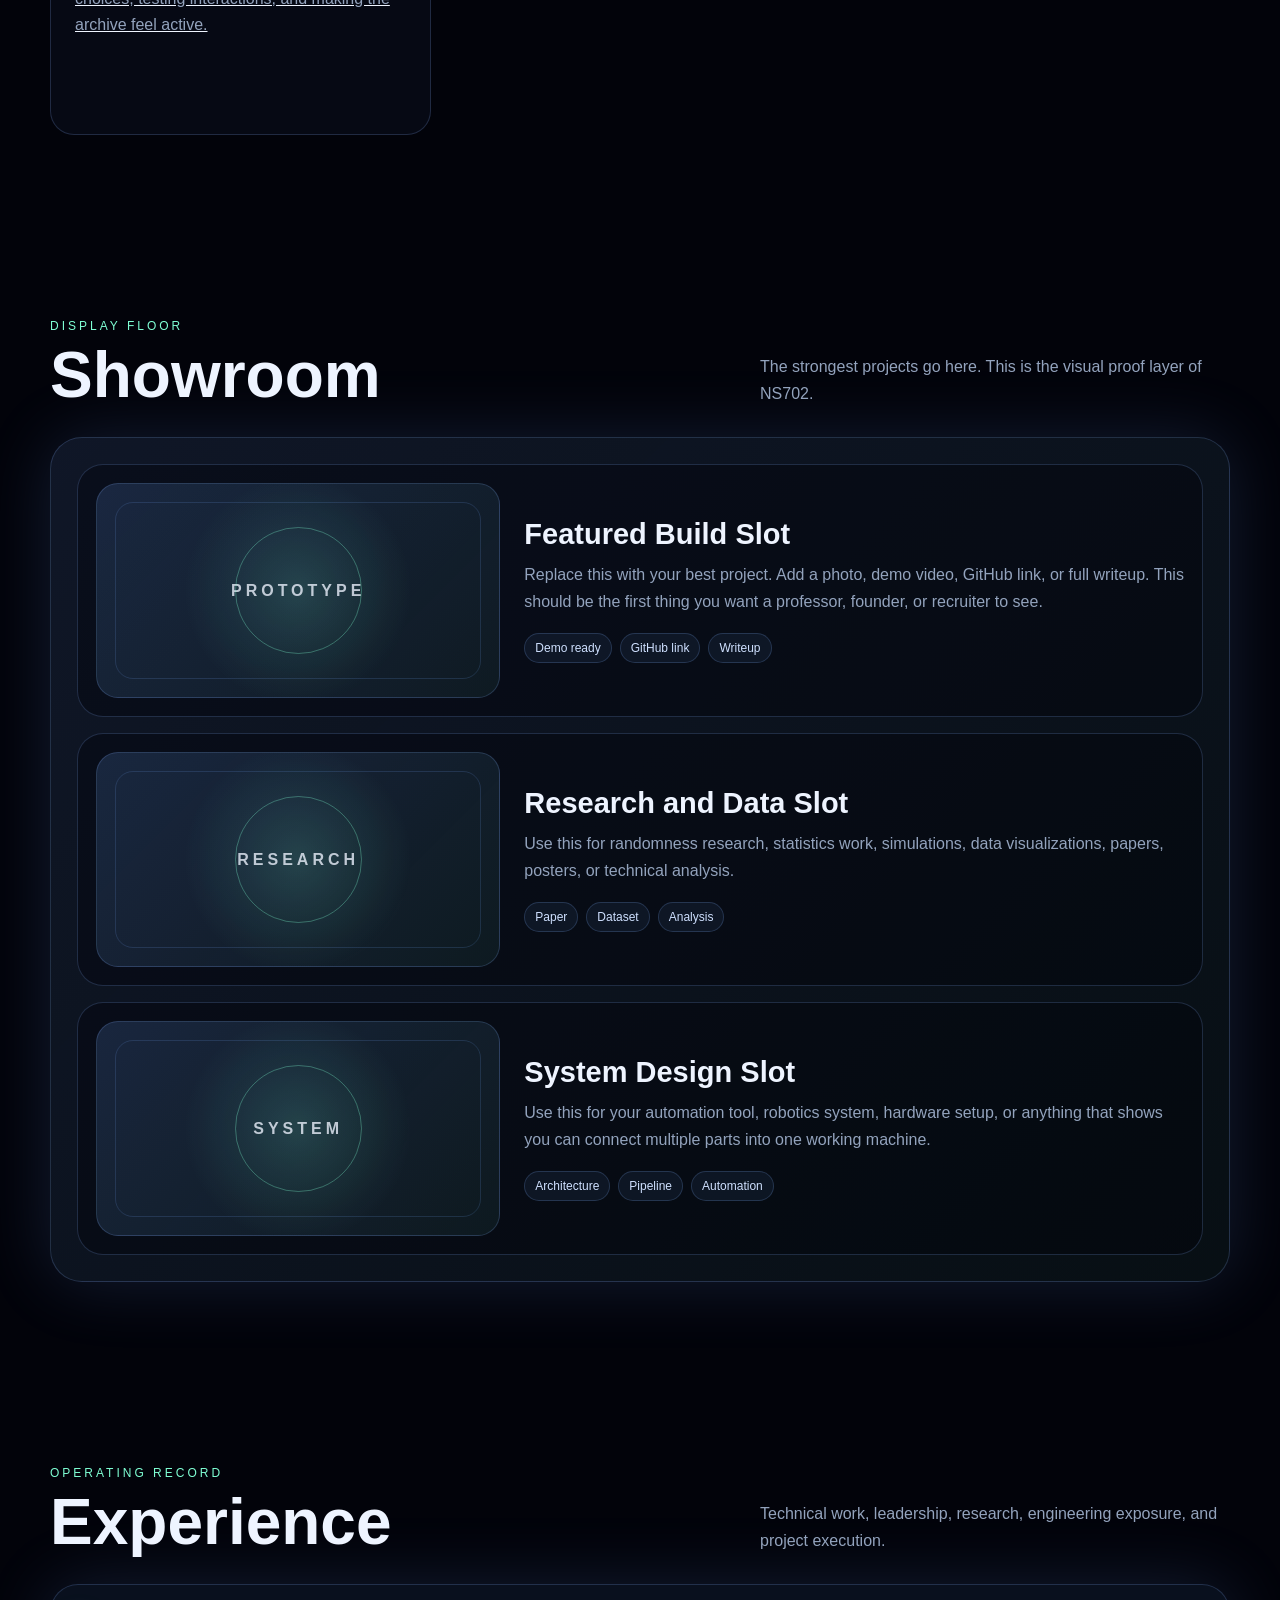
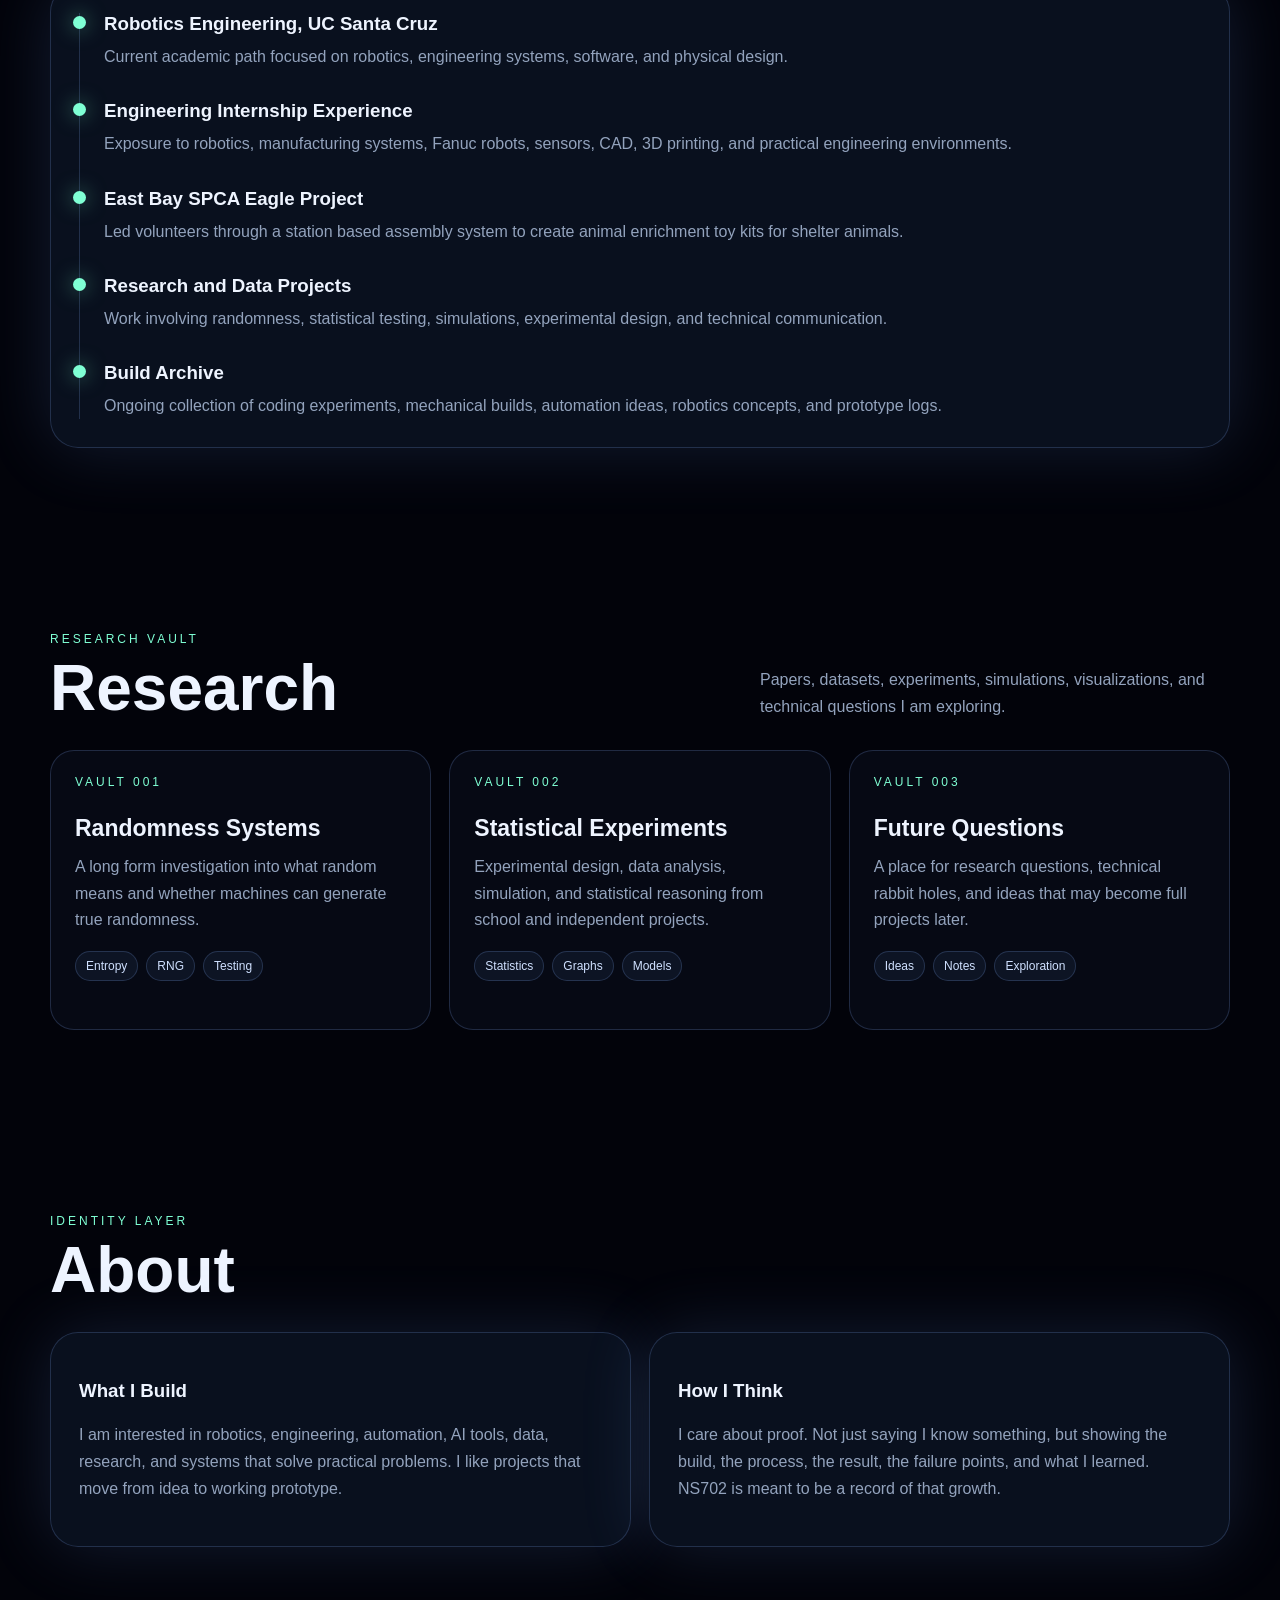
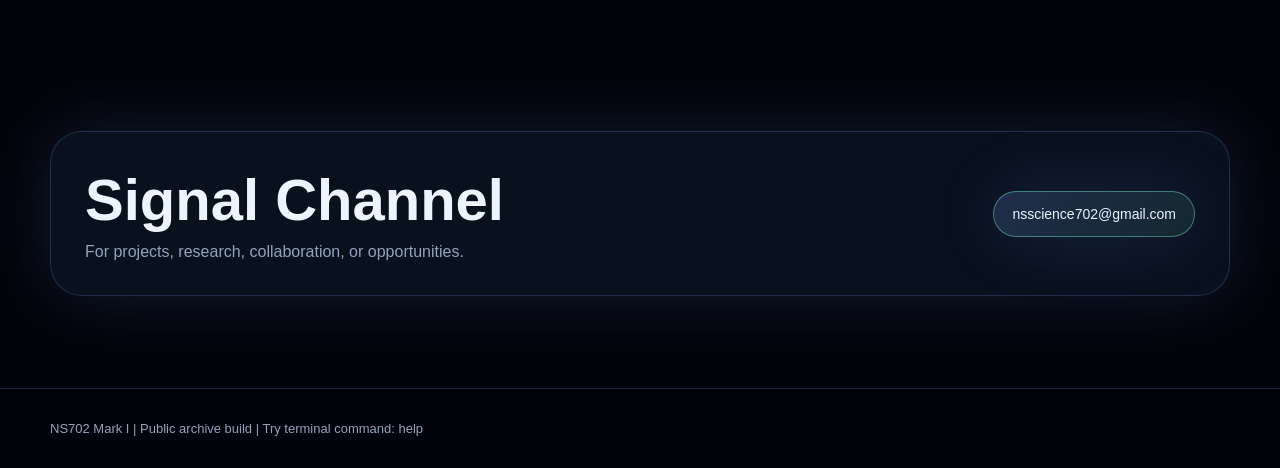
==== commit d39343ca: "Update index.html" ====
--- a/index.html
+++ b/index.html
@@ -1284,7 +1284,7 @@
           </div>
         </div>
 
-        <a class="gate-card" href="/vote/" data-hover="Vote system online">
+        <a class="card" href="/vote/" data-hover="Vote system online">
   <div class="card-number">GATE 004</div>
   <h3>Vote System</h3>
   <p>
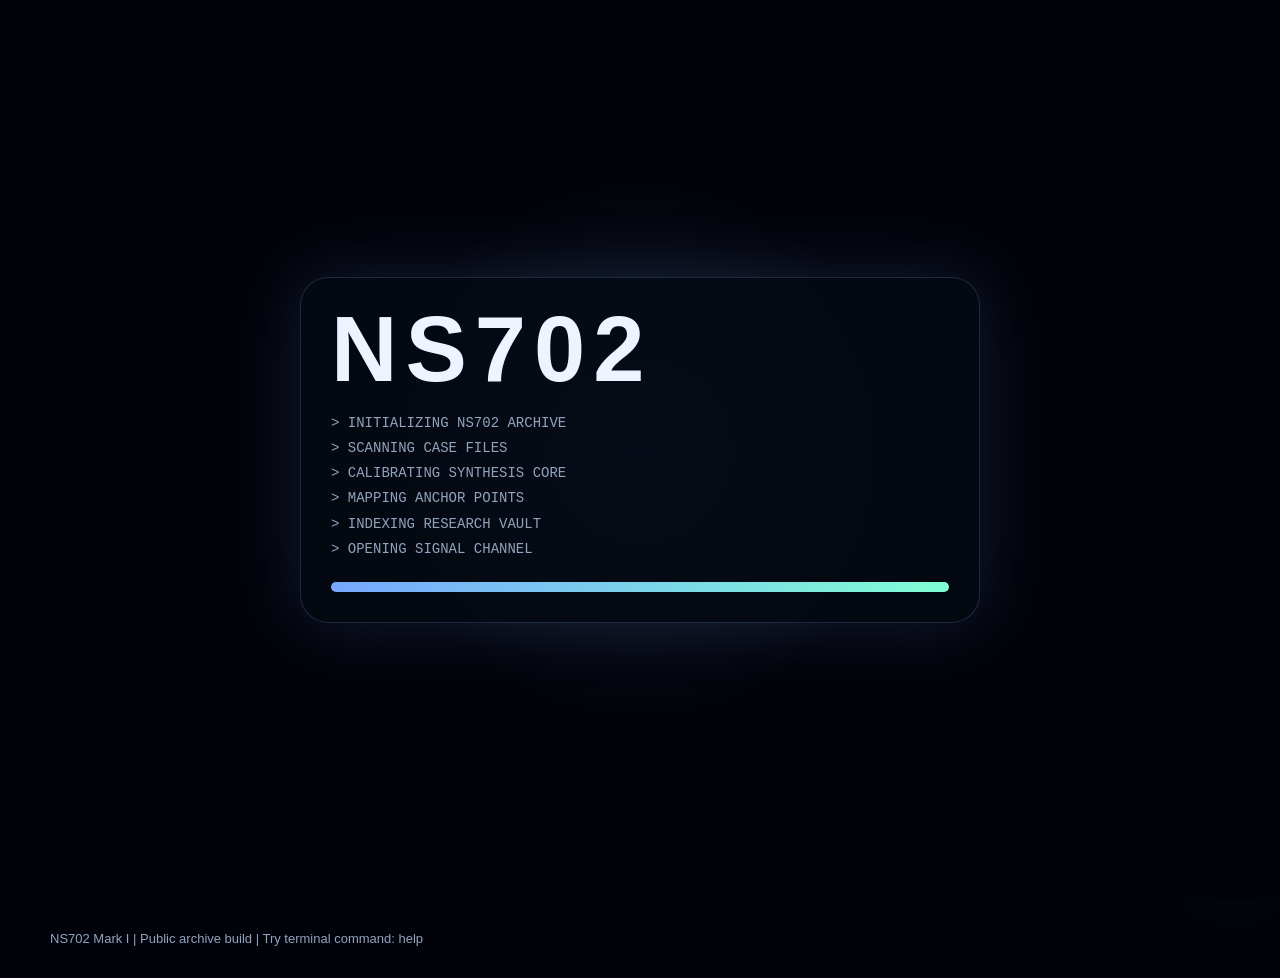
==== commit 45c78eea: "Update index.html" ====
--- a/index.html
+++ b/index.html
@@ -1210,313 +1210,6 @@
     </div>
   </header>
 
-  <section id="case-files">
-    <div class="shell">
-      <div class="section-head">
-        <div>
-          <div class="section-kicker">Project Archive</div>
-          <h2 class="section-title">Case Files</h2>
-        </div>
-        <p class="section-desc">
-          Each case file records the problem, build process, tools used, result, failures, and next upgrade.
-        </p>
-      </div>
-
-      <div class="grid">
-        <div class="card" data-hover="Theory under review">
-          <div class="card-number">FILE 001</div>
-          <div class="status-label"><span class="dot"></span> STATUS ACTIVE</div>
-          <h3>Randomness Research</h3>
-          <p>
-            Research exploring whether true randomness is possible, how random number systems work,
-            and how randomness can be tested.
-          </p>
-          <div class="tags">
-            <span class="tag">Research</span>
-            <span class="tag">Math</span>
-            <span class="tag">Quantum</span>
-            <span class="tag">Statistics</span>
-          </div>
-          <div class="secret-meta">
-            DETECTIVE META<br />
-            Tools: statistical tests, simulations, source analysis<br />
-            Next upgrade: visual randomness dashboard
-          </div>
-        </div>
-
-        <div class="card" data-hover="Signal system compiling">
-          <div class="card-number">FILE 002</div>
-          <div class="status-label"><span class="dot"></span> STATUS ACTIVE</div>
-          <h3>Marketplace Automation Tool</h3>
-          <p>
-            A personal AI system designed to find, analyze, and streamline resale opportunities from online listings.
-          </p>
-          <div class="tags">
-            <span class="tag">AI</span>
-            <span class="tag">Automation</span>
-            <span class="tag">Resale</span>
-            <span class="tag">Data</span>
-          </div>
-          <div class="secret-meta">
-            DETECTIVE META<br />
-            Tools: Python, scraping concepts, ranking logic<br />
-            Next upgrade: alert pipeline and listing scoring
-          </div>
-        </div>
-
-        <div class="card" data-hover="Mark 01 initialized">
-          <div class="card-number">FILE 003</div>
-          <div class="status-label"><span class="dot"></span> STATUS EXPANDING</div>
-          <h3>Robotics and Engineering Builds</h3>
-          <p>
-            Mechanical, software, and robotics projects focused on practical systems and real world problem solving.
-          </p>
-          <div class="tags">
-            <span class="tag">Robotics</span>
-            <span class="tag">CAD</span>
-            <span class="tag">Systems</span>
-            <span class="tag">Prototypes</span>
-          </div>
-          <div class="secret-meta">
-            DETECTIVE META<br />
-            Tools: CAD, sensors, robotics, code, prototyping<br />
-            Next upgrade: add photos, videos, and build reports
-          </div>
-        </div>
-
-        <a class="card" href="/vote/" data-hover="Vote system online">
-  <div class="card-number">GATE 004</div>
-  <h3>Vote System</h3>
-  <p>
-    A live interactive vote page for collecting choices, testing interactions, and making the archive feel active.
-  </p>
-</a>
-      </div>
-    </div>
-  </section>
-
-  <section id="showroom">
-    <div class="shell">
-      <div class="section-head">
-        <div>
-          <div class="section-kicker">Display Floor</div>
-          <h2 class="section-title">Showroom</h2>
-        </div>
-        <p class="section-desc">
-          The strongest projects go here. This is the visual proof layer of NS702.
-        </p>
-      </div>
-
-      <div class="showroom">
-        <div class="showcase-item">
-          <div class="showcase-visual">Prototype</div>
-          <div class="showcase-copy">
-            <h3>Featured Build Slot</h3>
-            <p>
-              Replace this with your best project. Add a photo, demo video, GitHub link, or full writeup.
-              This should be the first thing you want a professor, founder, or recruiter to see.
-            </p>
-            <div class="tags">
-              <span class="tag">Demo ready</span>
-              <span class="tag">GitHub link</span>
-              <span class="tag">Writeup</span>
-            </div>
-          </div>
-        </div>
-
-        <div class="showcase-item">
-          <div class="showcase-visual">Research</div>
-          <div class="showcase-copy">
-            <h3>Research and Data Slot</h3>
-            <p>
-              Use this for randomness research, statistics work, simulations, data visualizations, papers, posters,
-              or technical analysis.
-            </p>
-            <div class="tags">
-              <span class="tag">Paper</span>
-              <span class="tag">Dataset</span>
-              <span class="tag">Analysis</span>
-            </div>
-          </div>
-        </div>
-
-        <div class="showcase-item">
-          <div class="showcase-visual">System</div>
-          <div class="showcase-copy">
-            <h3>System Design Slot</h3>
-            <p>
-              Use this for your automation tool, robotics system, hardware setup, or anything that shows you can
-              connect multiple parts into one working machine.
-            </p>
-            <div class="tags">
-              <span class="tag">Architecture</span>
-              <span class="tag">Pipeline</span>
-              <span class="tag">Automation</span>
-            </div>
-          </div>
-        </div>
-      </div>
-    </div>
-  </section>
-
-  <section id="experience">
-    <div class="shell">
-      <div class="section-head">
-        <div>
-          <div class="section-kicker">Operating Record</div>
-          <h2 class="section-title">Experience</h2>
-        </div>
-        <p class="section-desc">
-          Technical work, leadership, research, engineering exposure, and project execution.
-        </p>
-      </div>
-
-      <div class="wide-card">
-        <div class="timeline">
-          <div class="timeline-item">
-            <h3>Robotics Engineering, UC Santa Cruz</h3>
-            <p>
-              Current academic path focused on robotics, engineering systems, software, and physical design.
-            </p>
-          </div>
-
-          <div class="timeline-item">
-            <h3>Engineering Internship Experience</h3>
-            <p>
-              Exposure to robotics, manufacturing systems, Fanuc robots, sensors, CAD, 3D printing,
-              and practical engineering environments.
-            </p>
-          </div>
-
-          <div class="timeline-item">
-            <h3>East Bay SPCA Eagle Project</h3>
-            <p>
-              Led volunteers through a station based assembly system to create animal enrichment toy kits
-              for shelter animals.
-            </p>
-          </div>
-
-          <div class="timeline-item">
-            <h3>Research and Data Projects</h3>
-            <p>
-              Work involving randomness, statistical testing, simulations, experimental design,
-              and technical communication.
-            </p>
-          </div>
-
-          <div class="timeline-item">
-            <h3>Build Archive</h3>
-            <p>
-              Ongoing collection of coding experiments, mechanical builds, automation ideas,
-              robotics concepts, and prototype logs.
-            </p>
-          </div>
-        </div>
-      </div>
-    </div>
-  </section>
-
-  <section id="research">
-    <div class="shell">
-      <div class="section-head">
-        <div>
-          <div class="section-kicker">Research Vault</div>
-          <h2 class="section-title">Research</h2>
-        </div>
-        <p class="section-desc">
-          Papers, datasets, experiments, simulations, visualizations, and technical questions I am exploring.
-        </p>
-      </div>
-
-      <div class="grid">
-        <div class="card" data-hover="Vault index opened">
-          <div class="card-number">VAULT 001</div>
-          <h3>Randomness Systems</h3>
-          <p>
-            A long form investigation into what random means and whether machines can generate true randomness.
-          </p>
-          <div class="tags">
-            <span class="tag">Entropy</span>
-            <span class="tag">RNG</span>
-            <span class="tag">Testing</span>
-          </div>
-        </div>
-
-        <div class="card" data-hover="Data trail mapped">
-          <div class="card-number">VAULT 002</div>
-          <h3>Statistical Experiments</h3>
-          <p>
-            Experimental design, data analysis, simulation, and statistical reasoning from school and independent projects.
-          </p>
-          <div class="tags">
-            <span class="tag">Statistics</span>
-            <span class="tag">Graphs</span>
-            <span class="tag">Models</span>
-          </div>
-        </div>
-
-        <div class="card" data-hover="Next hypothesis pending">
-          <div class="card-number">VAULT 003</div>
-          <h3>Future Questions</h3>
-          <p>
-            A place for research questions, technical rabbit holes, and ideas that may become full projects later.
-          </p>
-          <div class="tags">
-            <span class="tag">Ideas</span>
-            <span class="tag">Notes</span>
-            <span class="tag">Exploration</span>
-          </div>
-        </div>
-      </div>
-    </div>
-  </section>
-
-  <section id="about">
-    <div class="shell">
-      <div class="section-head">
-        <div>
-          <div class="section-kicker">Identity Layer</div>
-          <h2 class="section-title">About</h2>
-        </div>
-      </div>
-
-      <div class="about-panel">
-        <div class="wide-card">
-          <h3>What I Build</h3>
-          <p>
-            I am interested in robotics, engineering, automation, AI tools, data, research, and systems that solve
-            practical problems. I like projects that move from idea to working prototype.
-          </p>
-        </div>
-
-        <div class="wide-card">
-          <h3>How I Think</h3>
-          <p>
-            I care about proof. Not just saying I know something, but showing the build, the process, the result,
-            the failure points, and what I learned. NS702 is meant to be a record of that growth.
-          </p>
-        </div>
-      </div>
-    </div>
-  </section>
-
-  <section id="contact">
-    <div class="shell">
-      <div class="contact-box">
-        <div>
-          <h2>Signal Channel</h2>
-          <p>
-            For projects, research, collaboration, or opportunities.
-          </p>
-        </div>
-
-        <div>
-          <a class="btn primary" href="mailto:nsscience702@gmail.com">nsscience702@gmail.com</a>
-        </div>
-      </div>
-    </div>
-  </section>
-
   <footer>
     <div class="shell">
       NS702 Mark I | Public archive build | Try terminal command: help
@@ -1695,64 +1388,77 @@
     }
 
     function runCommand(rawCommand) {
-      const command = rawCommand.trim().toLowerCase();
-
-      if (!command) return;
-
-      printTerminal("> " + command);
-
-      if (command === "help") {
-        printTerminal(
-          "Available commands:\n" +
-          "projects\n" +
-          "showroom\n" +
-          "research\n" +
-          "element\n" +
-          "signal\n" +
-          "web\n" +
-          "detective\n" +
-          "normal\n" +
-          "lab\n" +
-          "mission\n" +
-          "clear"
-        );
-      } else if (command === "projects") {
-        printTerminal("Opening case file index...");
-        window.location.hash = "case-files";
-      } else if (command === "showroom") {
-        printTerminal("Display floor unlocked.");
-        window.location.hash = "showroom";
-      } else if (command === "research") {
-        printTerminal("Research vault opened.");
-        window.location.hash = "research";
-      } else if (command === "element") {
-        printTerminal("Element 702 synthesis incomplete.\nCurrent status: theory stable.\nPrototype required.");
-        showToast("Synthesis test started");
-      } else if (command === "signal") {
-        printTerminal("Signal detected.\nArchive mode elevated.\nChannel stable.");
-        showToast("Signal channel open");
-      } else if (command === "web") {
-        printTerminal("Trajectory mapped.\nAnchor points connected.\nMotion path stable.");
-        showToast("Anchor points mapped");
-      } else if (command === "detective") {
-        document.body.classList.add("detective");
-        printTerminal("Detective mode enabled.\nHidden project metadata is now visible.");
-        showToast("Detective mode enabled");
-      } else if (command === "normal") {
-        document.body.classList.remove("detective");
-        printTerminal("Normal archive mode restored.");
-        showToast("Normal mode restored");
-      } else if (command === "lab") {
-        printTerminal("Redirecting to secret lab notes...");
-        window.location.href = "lab.html";
-      } else if (command === "mission") {
-        printTerminal("Mission: build systems that survive contact with reality.");
-      } else if (command === "clear") {
-        terminalOutput.textContent = "Terminal cleared.";
-      } else {
-        printTerminal("Unknown command. Type help.");
-      }
-    }
+  const command = rawCommand.trim().toLowerCase();
+
+  if (!command) return;
+
+  printTerminal("> " + command);
+
+  if (command === "help") {
+    printTerminal(
+      "Available commands:\n" +
+      "projects\n" +
+      "systems\n" +
+      "profile\n" +
+      "vote\n" +
+      "contact\n" +
+      "showroom\n" +
+      "research\n" +
+      "element\n" +
+      "signal\n" +
+      "web\n" +
+      "detective\n" +
+      "normal\n" +
+      "lab\n" +
+      "mission\n" +
+      "clear"
+    );
+  } else if (command === "projects" || command === "showroom") {
+    printTerminal("Opening project archive...");
+    window.location.href = "/projects/";
+  } else if (command === "systems") {
+    printTerminal("Opening systems archive...");
+    window.location.href = "/systems/";
+  } else if (command === "profile") {
+    printTerminal("Opening identity layer...");
+    window.location.href = "/profile/";
+  } else if (command === "vote") {
+    printTerminal("Vote system opened.");
+    window.location.href = "/vote/";
+  } else if (command === "contact") {
+    printTerminal("Signal channel opened.");
+    window.location.href = "/contact/";
+  } else if (command === "research") {
+    printTerminal("Research archive opened.");
+    window.location.href = "/projects/";
+  } else if (command === "element") {
+    printTerminal("Element 702 synthesis incomplete.\nCurrent status: theory stable.\nPrototype required.");
+    showToast("Synthesis test started");
+  } else if (command === "signal") {
+    printTerminal("Signal detected.\nArchive mode elevated.\nChannel stable.");
+    showToast("Signal channel open");
+  } else if (command === "web") {
+    printTerminal("Trajectory mapped.\nAnchor points connected.\nMotion path stable.");
+    showToast("Anchor points mapped");
+  } else if (command === "detective") {
+    document.body.classList.add("detective");
+    printTerminal("Detective mode enabled.\nHidden project metadata is now visible.");
+    showToast("Detective mode enabled");
+  } else if (command === "normal") {
+    document.body.classList.remove("detective");
+    printTerminal("Normal archive mode restored.");
+    showToast("Normal mode restored");
+  } else if (command === "lab") {
+    printTerminal("Redirecting to secret lab notes...");
+    window.location.href = "/lab.html";
+  } else if (command === "mission") {
+    printTerminal("Mission: build systems that survive contact with reality.");
+  } else if (command === "clear") {
+    terminalOutput.textContent = "Terminal cleared.";
+  } else {
+    printTerminal("Unknown command. Type help.");
+  }
+}
 
     terminalInput.addEventListener("keydown", (event) => {
       if (event.key === "Enter") {
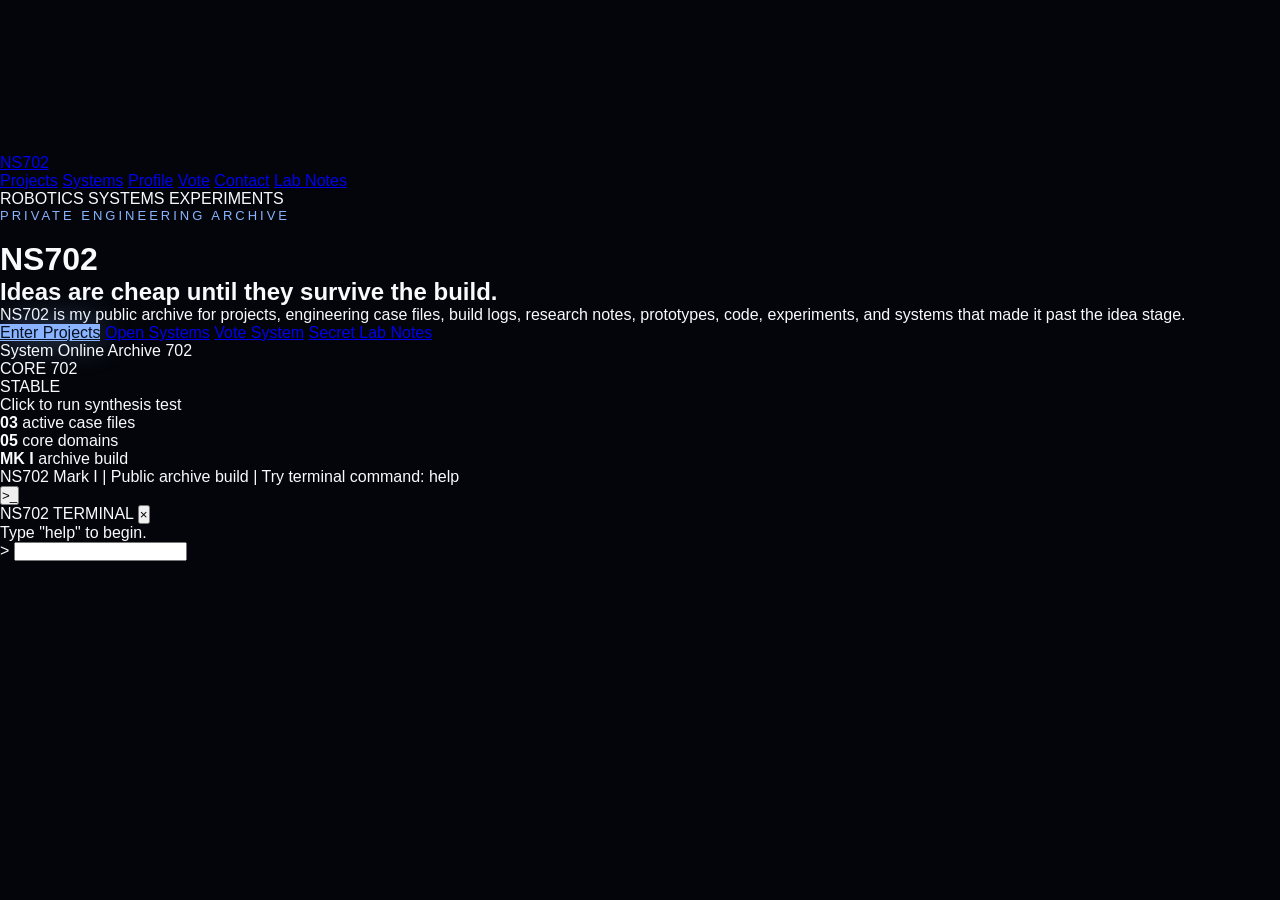
==== commit 94eae90c: "Update index.html" ====
--- a/index.html
+++ b/index.html
@@ -7,1114 +7,7 @@
   <title>NS702</title>
   <meta name="description" content="NS702 is a public engineering archive of builds, systems, research, and experiments by Niyant Sithamraju." />
 
-  <style>
-    :root {
-      --bg: #02030a;
-      --panel: rgba(8, 13, 24, 0.76);
-      --panel-strong: rgba(10, 17, 32, 0.94);
-      --line: rgba(135, 175, 255, 0.2);
-      --line-bright: rgba(127, 255, 212, 0.45);
-      --text: #eef4ff;
-      --muted: #93a3bd;
-      --accent: #77a7ff;
-      --aqua: #7fffd4;
-      --red: #ff4d5a;
-      --gold: #f4c56a;
-      --shadow: 0 0 70px rgba(119, 167, 255, 0.16);
-    }
-
-    * {
-      box-sizing: border-box;
-    }
-
-    html {
-      scroll-behavior: smooth;
-    }
-
-    body {
-      margin: 0;
-      background: var(--bg);
-      color: var(--text);
-      font-family: Arial, Helvetica, sans-serif;
-      overflow-x: hidden;
-    }
-
-    body.booting {
-      overflow: hidden;
-    }
-
-    a {
-      color: inherit;
-    }
-
-    .shell {
-      width: min(1180px, calc(100% - 36px));
-      margin: 0 auto;
-    }
-
-    canvas#particleCanvas {
-      position: fixed;
-      inset: 0;
-      width: 100%;
-      height: 100%;
-      z-index: -5;
-      background:
-        radial-gradient(circle at 18% 20%, rgba(119, 167, 255, 0.16), transparent 28%),
-        radial-gradient(circle at 82% 12%, rgba(127, 255, 212, 0.1), transparent 24%),
-        radial-gradient(circle at 50% 92%, rgba(255, 77, 90, 0.08), transparent 28%),
-        #02030a;
-    }
-
-    .grid-layer {
-      position: fixed;
-      inset: 0;
-      z-index: -4;
-      pointer-events: none;
-      background-image:
-        linear-gradient(rgba(119, 167, 255, 0.065) 1px, transparent 1px),
-        linear-gradient(90deg, rgba(119, 167, 255, 0.065) 1px, transparent 1px);
-      background-size: 42px 42px;
-      mask-image: linear-gradient(to bottom, rgba(0, 0, 0, 0.9), transparent 75%);
-    }
-
-    .scanline {
-      position: fixed;
-      left: 0;
-      right: 0;
-      top: -260px;
-      height: 240px;
-      z-index: -3;
-      pointer-events: none;
-      background: linear-gradient(
-        to bottom,
-        transparent,
-        rgba(127, 255, 212, 0.08),
-        transparent
-      );
-      animation: scanMove 7s linear infinite;
-    }
-
-    @keyframes scanMove {
-      from {
-        transform: translateY(-260px);
-      }
-
-      to {
-        transform: translateY(calc(100vh + 520px));
-      }
-    }
-
-    .boot-screen {
-      position: fixed;
-      inset: 0;
-      z-index: 9999;
-      background:
-        radial-gradient(circle at center, rgba(119, 167, 255, 0.12), transparent 34%),
-        #02030a;
-      display: grid;
-      place-items: center;
-      transition: opacity 0.8s ease, visibility 0.8s ease;
-    }
-
-    .boot-screen.hidden {
-      opacity: 0;
-      visibility: hidden;
-    }
-
-    .boot-box {
-      width: min(680px, calc(100% - 36px));
-      border: 1px solid var(--line);
-      border-radius: 28px;
-      background: rgba(5, 10, 20, 0.82);
-      box-shadow: var(--shadow);
-      padding: 30px;
-      overflow: hidden;
-      position: relative;
-    }
-
-    .boot-box::before {
-      content: "";
-      position: absolute;
-      inset: 0;
-      background: linear-gradient(120deg, transparent, rgba(127, 255, 212, 0.08), transparent);
-      transform: translateX(-100%);
-      animation: bootSweep 2.2s ease-in-out infinite;
-    }
-
-    @keyframes bootSweep {
-      0% {
-        transform: translateX(-100%);
-      }
-
-      100% {
-        transform: translateX(100%);
-      }
-    }
-
-    .boot-title {
-      font-size: clamp(42px, 9vw, 92px);
-      letter-spacing: 8px;
-      line-height: 0.9;
-      margin: 0 0 20px;
-    }
-
-    .boot-log {
-      color: var(--muted);
-      font-family: "Courier New", monospace;
-      font-size: 14px;
-      line-height: 1.8;
-      min-height: 150px;
-    }
-
-    .boot-progress {
-      height: 10px;
-      background: rgba(255, 255, 255, 0.08);
-      border-radius: 999px;
-      overflow: hidden;
-      margin-top: 20px;
-    }
-
-    .boot-progress span {
-      display: block;
-      height: 100%;
-      width: 0%;
-      background: linear-gradient(90deg, var(--accent), var(--aqua));
-      animation: bootProgress 2.7s ease forwards;
-    }
-
-    @keyframes bootProgress {
-      to {
-        width: 100%;
-      }
-    }
-
-    nav {
-      position: sticky;
-      top: 0;
-      z-index: 50;
-      backdrop-filter: blur(18px);
-      background: rgba(2, 3, 10, 0.78);
-      border-bottom: 1px solid var(--line);
-    }
-
-    .nav-inner {
-      width: min(1180px, calc(100% - 36px));
-      margin: 0 auto;
-      display: flex;
-      justify-content: space-between;
-      align-items: center;
-      gap: 18px;
-      padding: 17px 0;
-    }
-
-    .brand {
-      display: flex;
-      align-items: center;
-      gap: 12px;
-      text-decoration: none;
-      font-weight: 900;
-      letter-spacing: 4px;
-    }
-
-    .brand-mark {
-      width: 34px;
-      height: 34px;
-      border: 1px solid var(--line);
-      border-radius: 11px;
-      display: grid;
-      place-items: center;
-      box-shadow: var(--shadow);
-      position: relative;
-      overflow: hidden;
-    }
-
-    .brand-mark::before {
-      content: "";
-      width: 16px;
-      height: 16px;
-      border-radius: 50%;
-      border: 2px solid var(--accent);
-      border-top-color: var(--aqua);
-      animation: rotate 3s linear infinite;
-    }
-
-    .brand-mark::after {
-      content: "";
-      position: absolute;
-      width: 5px;
-      height: 5px;
-      border-radius: 50%;
-      background: var(--aqua);
-      box-shadow: 0 0 18px var(--aqua);
-    }
-
-    @keyframes rotate {
-      to {
-        transform: rotate(360deg);
-      }
-    }
-
-    .nav-links {
-      display: flex;
-      flex-wrap: wrap;
-      justify-content: flex-end;
-      gap: 10px;
-    }
-
-    .nav-links a {
-      color: var(--muted);
-      text-decoration: none;
-      font-size: 13px;
-      border: 1px solid transparent;
-      padding: 9px 12px;
-      border-radius: 999px;
-      transition: 0.25s;
-    }
-
-    .nav-links a:hover {
-      color: var(--text);
-      border-color: var(--line);
-      background: rgba(119, 167, 255, 0.08);
-    }
-
-    header {
-      min-height: 92vh;
-      display: grid;
-      place-items: center;
-      padding: 78px 0;
-      position: relative;
-      overflow: hidden;
-    }
-
-    .floating-words {
-      position: absolute;
-      inset: 0;
-      pointer-events: none;
-      overflow: hidden;
-      z-index: -1;
-    }
-
-    .floating-words span {
-      position: absolute;
-      color: rgba(238, 244, 255, 0.035);
-      font-weight: 900;
-      font-size: clamp(62px, 15vw, 210px);
-      letter-spacing: 10px;
-      white-space: nowrap;
-      animation: driftText 18s linear infinite;
-    }
-
-    .floating-words span:nth-child(1) {
-      top: 8%;
-      left: -8%;
-      animation-duration: 24s;
-    }
-
-    .floating-words span:nth-child(2) {
-      top: 38%;
-      right: -20%;
-      animation-duration: 29s;
-      animation-direction: reverse;
-    }
-
-    .floating-words span:nth-child(3) {
-      bottom: 6%;
-      left: -16%;
-      animation-duration: 31s;
-    }
-
-    @keyframes driftText {
-      0% {
-        transform: translateX(-80px);
-      }
-
-      50% {
-        transform: translateX(90px);
-      }
-
-      100% {
-        transform: translateX(-80px);
-      }
-    }
-
-    .hero {
-      display: grid;
-      grid-template-columns: 1.05fr 0.95fr;
-      gap: 42px;
-      align-items: center;
-    }
-
-    .eyebrow {
-      color: var(--aqua);
-      letter-spacing: 4px;
-      text-transform: uppercase;
-      font-size: 12px;
-      margin-bottom: 16px;
-    }
-
-    .hero-title {
-      font-size: clamp(72px, 13vw, 170px);
-      line-height: 0.82;
-      margin: 0;
-      letter-spacing: 9px;
-      text-shadow:
-        0 0 28px rgba(119, 167, 255, 0.28),
-        0 0 70px rgba(127, 255, 212, 0.08);
-      animation: titlePulse 4s ease-in-out infinite;
-    }
-
-    @keyframes titlePulse {
-      0%, 100% {
-        filter: drop-shadow(0 0 0 rgba(127, 255, 212, 0));
-      }
-
-      50% {
-        filter: drop-shadow(0 0 18px rgba(127, 255, 212, 0.22));
-      }
-    }
-
-    .glitch {
-      position: relative;
-      display: inline-block;
-    }
-
-    .glitch::before,
-    .glitch::after {
-      content: attr(data-text);
-      position: absolute;
-      left: 0;
-      top: 0;
-      opacity: 0.4;
-      pointer-events: none;
-    }
-
-    .glitch::before {
-      color: var(--aqua);
-      transform: translate(2px, 0);
-      clip-path: inset(0 0 60% 0);
-      animation: glitchOne 3.2s infinite;
-    }
-
-    .glitch::after {
-      color: var(--red);
-      transform: translate(-2px, 0);
-      clip-path: inset(62% 0 0 0);
-      animation: glitchTwo 2.8s infinite;
-    }
-
-    @keyframes glitchOne {
-      0%, 92%, 100% {
-        transform: translate(2px, 0);
-      }
-
-      94% {
-        transform: translate(9px, -2px);
-      }
-
-      96% {
-        transform: translate(-4px, 2px);
-      }
-    }
-
-    @keyframes glitchTwo {
-      0%, 90%, 100% {
-        transform: translate(-2px, 0);
-      }
-
-      92% {
-        transform: translate(-8px, 2px);
-      }
-
-      96% {
-        transform: translate(6px, -1px);
-      }
-    }
-
-    .hero h2 {
-      font-size: clamp(26px, 4vw, 50px);
-      line-height: 1.08;
-      margin: 22px 0 18px;
-    }
-
-    .hero p {
-      color: var(--muted);
-      font-size: 17px;
-      max-width: 650px;
-      line-height: 1.7;
-    }
-
-    .hero-actions {
-      display: flex;
-      flex-wrap: wrap;
-      gap: 14px;
-      margin-top: 28px;
-    }
-
-    .btn {
-      display: inline-flex;
-      align-items: center;
-      justify-content: center;
-      min-height: 46px;
-      padding: 0 18px;
-      border-radius: 999px;
-      border: 1px solid var(--line);
-      text-decoration: none;
-      color: var(--text);
-      background: rgba(119, 167, 255, 0.08);
-      transition: 0.25s;
-      cursor: pointer;
-      font-size: 14px;
-    }
-
-    .btn.primary {
-      border-color: rgba(127, 255, 212, 0.4);
-      background: linear-gradient(135deg, rgba(119, 167, 255, 0.2), rgba(127, 255, 212, 0.1));
-      box-shadow: var(--shadow);
-    }
-
-    .btn:hover {
-      transform: translateY(-2px);
-      border-color: rgba(127, 255, 212, 0.55);
-    }
-
-    .core-card {
-      border: 1px solid var(--line);
-      background: var(--panel);
-      border-radius: 30px;
-      padding: 24px;
-      box-shadow: var(--shadow);
-      position: relative;
-      overflow: hidden;
-    }
-
-    .core-card::before {
-      content: "";
-      position: absolute;
-      inset: -2px;
-      background: conic-gradient(
-        from 180deg,
-        transparent,
-        rgba(127, 255, 212, 0.16),
-        transparent,
-        rgba(119, 167, 255, 0.16),
-        transparent
-      );
-      animation: rotateGlow 8s linear infinite;
-      z-index: -1;
-    }
-
-    @keyframes rotateGlow {
-      to {
-        transform: rotate(360deg);
-      }
-    }
-
-    .status-top {
-      display: flex;
-      justify-content: space-between;
-      gap: 12px;
-      color: var(--muted);
-      font-size: 12px;
-      letter-spacing: 2px;
-      text-transform: uppercase;
-      border-bottom: 1px solid var(--line);
-      padding-bottom: 16px;
-      margin-bottom: 18px;
-    }
-
-    .synthesis-core {
-      width: min(330px, 82vw);
-      height: min(330px, 82vw);
-      margin: 22px auto 24px;
-      border-radius: 50%;
-      position: relative;
-      display: grid;
-      place-items: center;
-      cursor: pointer;
-    }
-
-    .core-ring {
-      position: absolute;
-      inset: 0;
-      border-radius: 50%;
-      border: 1px solid rgba(127, 255, 212, 0.28);
-      animation: rotate 12s linear infinite;
-    }
-
-    .core-ring:nth-child(2) {
-      inset: 28px;
-      border-color: rgba(119, 167, 255, 0.32);
-      animation-duration: 9s;
-      animation-direction: reverse;
-    }
-
-    .core-ring:nth-child(3) {
-      inset: 58px;
-      border-color: rgba(255, 77, 90, 0.2);
-      animation-duration: 6s;
-    }
-
-    .core-ring::before,
-    .core-ring::after {
-      content: "";
-      position: absolute;
-      width: 9px;
-      height: 9px;
-      border-radius: 50%;
-      background: var(--aqua);
-      box-shadow: 0 0 18px var(--aqua);
-    }
-
-    .core-ring::before {
-      top: 18%;
-      left: 10%;
-    }
-
-    .core-ring::after {
-      bottom: 16%;
-      right: 12%;
-      background: var(--accent);
-      box-shadow: 0 0 18px var(--accent);
-    }
-
-    .core-center {
-      width: 136px;
-      height: 136px;
-      border-radius: 50%;
-      border: 1px solid rgba(127, 255, 212, 0.42);
-      background:
-        radial-gradient(circle, rgba(127, 255, 212, 0.28), transparent 44%),
-        radial-gradient(circle at 65% 35%, rgba(119, 167, 255, 0.3), transparent 32%),
-        rgba(2, 3, 10, 0.9);
-      box-shadow:
-        0 0 60px rgba(127, 255, 212, 0.23),
-        inset 0 0 40px rgba(119, 167, 255, 0.16);
-      display: grid;
-      place-items: center;
-      text-align: center;
-      letter-spacing: 3px;
-      font-size: 12px;
-      text-transform: uppercase;
-      color: #dffdf6;
-      animation: corePulse 2.8s ease-in-out infinite;
-    }
-
-    @keyframes corePulse {
-      0%, 100% {
-        transform: scale(1);
-        box-shadow:
-          0 0 50px rgba(127, 255, 212, 0.2),
-          inset 0 0 40px rgba(119, 167, 255, 0.16);
-      }
-
-      50% {
-        transform: scale(1.04);
-        box-shadow:
-          0 0 90px rgba(127, 255, 212, 0.34),
-          inset 0 0 50px rgba(119, 167, 255, 0.24);
-      }
-    }
-
-    .core-tooltip {
-      position: absolute;
-      bottom: 6px;
-      left: 50%;
-      transform: translateX(-50%);
-      color: var(--muted);
-      font-size: 11px;
-      letter-spacing: 2px;
-      text-transform: uppercase;
-      opacity: 0;
-      transition: 0.25s;
-      white-space: nowrap;
-    }
-
-    .synthesis-core:hover .core-tooltip {
-      opacity: 1;
-    }
-
-    .metrics {
-      display: grid;
-      grid-template-columns: repeat(3, 1fr);
-      gap: 12px;
-    }
-
-    .metric {
-      border: 1px solid var(--line);
-      border-radius: 16px;
-      padding: 14px;
-      background: rgba(2, 3, 10, 0.42);
-    }
-
-    .metric strong {
-      display: block;
-      font-size: 22px;
-    }
-
-    .metric span {
-      color: var(--muted);
-      font-size: 12px;
-    }
-
-    section {
-      padding: 92px 0;
-    }
-
-    .section-head {
-      display: flex;
-      justify-content: space-between;
-      align-items: end;
-      gap: 20px;
-      margin-bottom: 30px;
-    }
-
-    .section-kicker {
-      color: var(--aqua);
-      text-transform: uppercase;
-      letter-spacing: 3px;
-      font-size: 12px;
-      margin-bottom: 10px;
-    }
-
-    .section-title {
-      font-size: clamp(36px, 5vw, 66px);
-      margin: 0;
-      line-height: 1;
-    }
-
-    .section-desc {
-      color: var(--muted);
-      max-width: 470px;
-      margin: 0;
-      line-height: 1.7;
-    }
-
-    .grid {
-      display: grid;
-      grid-template-columns: repeat(3, 1fr);
-      gap: 18px;
-    }
-
-    .card {
-      border: 1px solid var(--line);
-      border-radius: 24px;
-      background: var(--panel);
-      padding: 24px;
-      min-height: 280px;
-      position: relative;
-      overflow: hidden;
-      transition: 0.25s;
-    }
-
-    .card:hover {
-      transform: translateY(-6px);
-      border-color: rgba(127, 255, 212, 0.38);
-      box-shadow: var(--shadow);
-    }
-
-    .card::after {
-      content: attr(data-hover);
-      position: absolute;
-      right: 18px;
-      bottom: 16px;
-      color: rgba(127, 255, 212, 0.6);
-      font-family: "Courier New", monospace;
-      font-size: 11px;
-      letter-spacing: 1px;
-      opacity: 0;
-      transition: 0.25s;
-    }
-
-    .card:hover::after {
-      opacity: 1;
-    }
-
-    .card-number {
-      color: var(--aqua);
-      font-size: 12px;
-      letter-spacing: 3px;
-      margin-bottom: 26px;
-    }
-
-    .card h3 {
-      margin: 0 0 12px;
-      font-size: 23px;
-    }
-
-    .card p {
-      color: var(--muted);
-      margin: 0 0 18px;
-      line-height: 1.65;
-    }
-
-    .status-label {
-      display: inline-flex;
-      align-items: center;
-      gap: 8px;
-      color: #dffdf6;
-      border: 1px solid rgba(127, 255, 212, 0.25);
-      background: rgba(127, 255, 212, 0.06);
-      border-radius: 999px;
-      padding: 7px 10px;
-      font-size: 12px;
-      margin-bottom: 16px;
-    }
-
-    .dot {
-      width: 7px;
-      height: 7px;
-      border-radius: 50%;
-      background: var(--aqua);
-      box-shadow: 0 0 14px var(--aqua);
-    }
-
-    .tags {
-      display: flex;
-      flex-wrap: wrap;
-      gap: 8px;
-      margin-top: 18px;
-    }
-
-    .tag {
-      color: #cfe0ff;
-      border: 1px solid var(--line);
-      background: rgba(119, 167, 255, 0.07);
-      border-radius: 999px;
-      padding: 7px 10px;
-      font-size: 12px;
-    }
-
-    body.detective .secret-meta {
-      display: block;
-    }
-
-    .secret-meta {
-      display: none;
-      margin-top: 18px;
-      border-top: 1px solid var(--line);
-      padding-top: 14px;
-      font-family: "Courier New", monospace;
-      color: var(--aqua);
-      font-size: 12px;
-      line-height: 1.7;
-    }
-
-    .showroom {
-      border: 1px solid var(--line);
-      background: linear-gradient(135deg, rgba(119, 167, 255, 0.12), rgba(127, 255, 212, 0.05));
-      border-radius: 32px;
-      padding: 26px;
-      box-shadow: var(--shadow);
-    }
-
-    .showcase-item {
-      display: grid;
-      grid-template-columns: 0.76fr 1.24fr;
-      gap: 24px;
-      align-items: center;
-      border: 1px solid var(--line);
-      background: rgba(2, 3, 10, 0.4);
-      border-radius: 26px;
-      padding: 18px;
-      margin-bottom: 16px;
-    }
-
-    .showcase-item:last-child {
-      margin-bottom: 0;
-    }
-
-    .showcase-visual {
-      min-height: 215px;
-      border-radius: 22px;
-      border: 1px solid var(--line);
-      background:
-        linear-gradient(135deg, rgba(119, 167, 255, 0.17), rgba(127, 255, 212, 0.06)),
-        radial-gradient(circle at center, rgba(127, 255, 212, 0.16), transparent 50%);
-      display: grid;
-      place-items: center;
-      color: rgba(238, 244, 255, 0.78);
-      letter-spacing: 4px;
-      font-weight: 800;
-      text-transform: uppercase;
-      position: relative;
-      overflow: hidden;
-    }
-
-    .showcase-visual::before {
-      content: "";
-      position: absolute;
-      width: 125px;
-      height: 125px;
-      border: 1px solid rgba(127, 255, 212, 0.32);
-      border-radius: 50%;
-      animation: pulse 2.8s ease-in-out infinite;
-    }
-
-    .showcase-visual::after {
-      content: "";
-      position: absolute;
-      inset: 18px;
-      border: 1px solid rgba(119, 167, 255, 0.16);
-      border-radius: 18px;
-    }
-
-    @keyframes pulse {
-      0%, 100% {
-        transform: scale(0.9);
-        opacity: 0.4;
-      }
-
-      50% {
-        transform: scale(1.3);
-        opacity: 1;
-      }
-    }
-
-    .showcase-copy h3 {
-      margin: 0 0 10px;
-      font-size: 29px;
-    }
-
-    .showcase-copy p {
-      color: var(--muted);
-      margin: 0;
-      line-height: 1.7;
-    }
-
-    .wide-card {
-      border: 1px solid var(--line);
-      border-radius: 28px;
-      background: var(--panel-strong);
-      padding: 28px;
-      box-shadow: var(--shadow);
-    }
-
-    .timeline {
-      border-left: 1px solid var(--line);
-      padding-left: 24px;
-    }
-
-    .timeline-item {
-      position: relative;
-      padding: 0 0 30px;
-    }
-
-    .timeline-item:last-child {
-      padding-bottom: 0;
-    }
-
-    .timeline-item::before {
-      content: "";
-      position: absolute;
-      left: -31px;
-      top: 3px;
-      width: 13px;
-      height: 13px;
-      border-radius: 50%;
-      background: var(--aqua);
-      box-shadow: 0 0 20px rgba(127, 255, 212, 0.5);
-    }
-
-    .timeline-item h3 {
-      margin: 0 0 8px;
-    }
-
-    .timeline-item p {
-      margin: 0;
-      color: var(--muted);
-      line-height: 1.7;
-    }
-
-    .about-panel {
-      display: grid;
-      grid-template-columns: 1fr 1fr;
-      gap: 18px;
-    }
-
-    .about-panel p,
-    .wide-card p {
-      color: var(--muted);
-      line-height: 1.7;
-      font-size: 16px;
-    }
-
-    .contact-box {
-      border: 1px solid var(--line);
-      border-radius: 32px;
-      background: var(--panel-strong);
-      padding: 34px;
-      display: grid;
-      grid-template-columns: 1fr auto;
-      gap: 20px;
-      align-items: center;
-      box-shadow: var(--shadow);
-    }
-
-    .contact-box h2 {
-      margin: 0 0 10px;
-      font-size: clamp(34px, 5vw, 58px);
-    }
-
-    .contact-box p {
-      margin: 0;
-      color: var(--muted);
-    }
-
-    footer {
-      border-top: 1px solid var(--line);
-      padding: 32px 0;
-      color: var(--muted);
-      font-size: 13px;
-    }
-
-    .terminal-button {
-      position: fixed;
-      right: 18px;
-      bottom: 18px;
-      z-index: 80;
-      width: 54px;
-      height: 54px;
-      border-radius: 50%;
-      border: 1px solid var(--line-bright);
-      background: rgba(5, 10, 20, 0.9);
-      color: var(--aqua);
-      box-shadow: var(--shadow);
-      cursor: pointer;
-      font-family: "Courier New", monospace;
-      font-weight: 800;
-      font-size: 18px;
-    }
-
-    .terminal {
-      position: fixed;
-      right: 18px;
-      bottom: 86px;
-      z-index: 90;
-      width: min(440px, calc(100% - 36px));
-      border: 1px solid var(--line-bright);
-      border-radius: 20px;
-      background: rgba(2, 6, 14, 0.96);
-      box-shadow: 0 0 80px rgba(127, 255, 212, 0.15);
-      overflow: hidden;
-      display: none;
-    }
-
-    .terminal.open {
-      display: block;
-    }
-
-    .terminal-head {
-      display: flex;
-      justify-content: space-between;
-      align-items: center;
-      padding: 13px 15px;
-      border-bottom: 1px solid var(--line);
-      font-family: "Courier New", monospace;
-      color: var(--aqua);
-      font-size: 13px;
-    }
-
-    .terminal-close {
-      background: transparent;
-      border: 0;
-      color: var(--muted);
-      font-size: 18px;
-      cursor: pointer;
-    }
-
-    .terminal-output {
-      height: 260px;
-      overflow: auto;
-      padding: 15px;
-      color: #d8fff5;
-      font-family: "Courier New", monospace;
-      font-size: 13px;
-      line-height: 1.65;
-      white-space: pre-wrap;
-    }
-
-    .terminal-input-row {
-      display: flex;
-      gap: 10px;
-      border-top: 1px solid var(--line);
-      padding: 12px;
-      align-items: center;
-    }
-
-    .terminal-input-row span {
-      color: var(--aqua);
-      font-family: "Courier New", monospace;
-    }
-
-    .terminal-input {
-      flex: 1;
-      background: transparent;
-      border: 0;
-      outline: 0;
-      color: var(--text);
-      font-family: "Courier New", monospace;
-      font-size: 14px;
-    }
-
-    .toast {
-      position: fixed;
-      left: 50%;
-      bottom: 26px;
-      transform: translateX(-50%) translateY(20px);
-      z-index: 120;
-      border: 1px solid var(--line-bright);
-      background: rgba(5, 10, 20, 0.95);
-      color: #d8fff5;
-      border-radius: 999px;
-      padding: 12px 18px;
-      box-shadow: var(--shadow);
-      opacity: 0;
-      pointer-events: none;
-      transition: 0.25s;
-      font-size: 13px;
-      letter-spacing: 1px;
-    }
-
-    .toast.show {
-      opacity: 1;
-      transform: translateX(-50%) translateY(0);
-    }
-
-    @media (max-width: 900px) {
-      .hero,
-      .showcase-item,
-      .about-panel,
-      .contact-box {
-        grid-template-columns: 1fr;
-      }
-
-      .grid {
-        grid-template-columns: 1fr;
-      }
-
-      .metrics {
-        grid-template-columns: 1fr;
-      }
-
-      .section-head {
-        flex-direction: column;
-        align-items: start;
-      }
-
-      .nav-inner {
-        flex-direction: column;
-        align-items: start;
-      }
-
-      .nav-links {
-        justify-content: flex-start;
-      }
-
-      .hero-title {
-        letter-spacing: 4px;
-      }
-    }
-  </style>
+  <link rel="stylesheet" href="/style.css" />
 </head>
 
 <body class="booting">
@@ -1134,44 +27,45 @@
 
   <nav>
     <div class="nav-inner">
-      <a class="brand" href="#home">
+      <a class="brand" href="/">
         <span class="brand-mark"></span>
         <span>NS702</span>
       </a>
 
       <div class="nav-links">
- <a href="/projects/">Projects</a>
-<a href="/systems/">Systems</a>
-<a href="/profile/">Profile</a>
-<a href="/vote/">Vote</a>
-<a href="/contact/">Contact</a>
-<a href="/lab.html">Lab Notes</a>
+        <a href="/projects/">Projects</a>
+        <a href="/systems/">Systems</a>
+        <a href="/profile/">Profile</a>
+        <a href="/vote/">Vote</a>
+        <a href="/contact/">Contact</a>
+        <a href="/lab.html">Lab Notes</a>
       </div>
     </div>
   </nav>
 
-  <header id="home">
+  <main class="home-hero" id="home">
     <div class="floating-words">
       <span>ROBOTICS</span>
       <span>SYSTEMS</span>
       <span>EXPERIMENTS</span>
     </div>
 
-    <div class="shell hero">
+    <div class="shell hero-grid">
       <div>
         <div class="eyebrow">Private Engineering Archive</div>
         <h1 class="hero-title glitch" data-text="NS702">NS702</h1>
         <h2>Ideas are cheap until they survive the build.</h2>
+
         <p>
           NS702 is my public archive for projects, engineering case files, build logs, research notes, prototypes,
           code, experiments, and systems that made it past the idea stage.
         </p>
 
         <div class="hero-actions">
-<a class="btn primary" href="/projects/">Enter Projects</a>
-<a class="btn" href="/systems/">Open Systems</a>
-<a class="btn" href="/vote/">Vote System</a>
-<a class="btn" href="/lab.html">Secret Lab Notes</a>
+          <a class="btn primary" href="/projects/">Enter Projects</a>
+          <a class="btn" href="/systems/">Open Systems</a>
+          <a class="btn" href="/vote/">Vote System</a>
+          <a class="btn" href="/lab.html">Secret Lab Notes</a>
         </div>
       </div>
 
@@ -1185,10 +79,12 @@
           <div class="core-ring"></div>
           <div class="core-ring"></div>
           <div class="core-ring"></div>
+
           <div class="core-center">
             CORE 702<br />
             STABLE
           </div>
+
           <div class="core-tooltip">Click to run synthesis test</div>
         </div>
 
@@ -1197,10 +93,12 @@
             <strong>03</strong>
             <span>active case files</span>
           </div>
+
           <div class="metric">
             <strong>05</strong>
             <span>core domains</span>
           </div>
+
           <div class="metric">
             <strong>MK I</strong>
             <span>archive build</span>
@@ -1208,7 +106,7 @@
         </div>
       </div>
     </div>
-  </header>
+  </main>
 
   <footer>
     <div class="shell">
@@ -1234,261 +132,6 @@
 
   <div class="toast" id="toast"></div>
 
-  <script>
-    const bootScreen = document.getElementById("bootScreen");
-    const bootLog = document.getElementById("bootLog");
-
-    const bootLines = [
-      "INITIALIZING NS702 ARCHIVE",
-      "SCANNING CASE FILES",
-      "CALIBRATING SYNTHESIS CORE",
-      "MAPPING ANCHOR POINTS",
-      "INDEXING RESEARCH VAULT",
-      "OPENING SIGNAL CHANNEL",
-      "ACCESS GRANTED"
-    ];
-
-    let bootIndex = 0;
-
-    function typeBootLine() {
-      if (bootIndex < bootLines.length) {
-        bootLog.innerHTML += "> " + bootLines[bootIndex] + "<br>";
-        bootIndex++;
-        setTimeout(typeBootLine, 260);
-      }
-    }
-
-    typeBootLine();
-
-    setTimeout(() => {
-      bootScreen.classList.add("hidden");
-      document.body.classList.remove("booting");
-    }, 3100);
-
-    const canvas = document.getElementById("particleCanvas");
-    const ctx = canvas.getContext("2d");
-
-    let width;
-    let height;
-    let particles = [];
-    const mouse = { x: null, y: null };
-
-    function resizeCanvas() {
-      width = canvas.width = window.innerWidth;
-      height = canvas.height = window.innerHeight;
-      createParticles();
-    }
-
-    function createParticles() {
-      const count = Math.min(120, Math.floor(window.innerWidth / 13));
-      particles = [];
-
-      for (let i = 0; i < count; i++) {
-        particles.push({
-          x: Math.random() * width,
-          y: Math.random() * height,
-          vx: (Math.random() - 0.5) * 0.5,
-          vy: (Math.random() - 0.5) * 0.5,
-          r: Math.random() * 1.8 + 0.7
-        });
-      }
-    }
-
-    function drawParticles() {
-      ctx.clearRect(0, 0, width, height);
-
-      particles.forEach((p, i) => {
-        p.x += p.vx;
-        p.y += p.vy;
-
-        if (p.x < 0 || p.x > width) p.vx *= -1;
-        if (p.y < 0 || p.y > height) p.vy *= -1;
-
-        ctx.beginPath();
-        ctx.arc(p.x, p.y, p.r, 0, Math.PI * 2);
-        ctx.fillStyle = "rgba(127, 255, 212, 0.55)";
-        ctx.fill();
-
-        for (let j = i + 1; j < particles.length; j++) {
-          const q = particles[j];
-          const dx = p.x - q.x;
-          const dy = p.y - q.y;
-          const distance = Math.sqrt(dx * dx + dy * dy);
-
-          if (distance < 120) {
-            ctx.beginPath();
-            ctx.moveTo(p.x, p.y);
-            ctx.lineTo(q.x, q.y);
-            ctx.strokeStyle = `rgba(119, 167, 255, ${0.18 * (1 - distance / 120)})`;
-            ctx.lineWidth = 1;
-            ctx.stroke();
-          }
-        }
-
-        if (mouse.x !== null && mouse.y !== null) {
-          const dx = p.x - mouse.x;
-          const dy = p.y - mouse.y;
-          const distance = Math.sqrt(dx * dx + dy * dy);
-
-          if (distance < 150) {
-            ctx.beginPath();
-            ctx.moveTo(p.x, p.y);
-            ctx.lineTo(mouse.x, mouse.y);
-            ctx.strokeStyle = `rgba(127, 255, 212, ${0.22 * (1 - distance / 150)})`;
-            ctx.lineWidth = 1;
-            ctx.stroke();
-          }
-        }
-      });
-
-      requestAnimationFrame(drawParticles);
-    }
-
-    window.addEventListener("resize", resizeCanvas);
-    window.addEventListener("mousemove", (event) => {
-      mouse.x = event.clientX;
-      mouse.y = event.clientY;
-    });
-
-    resizeCanvas();
-    drawParticles();
-
-    const terminalButton = document.getElementById("terminalButton");
-    const terminal = document.getElementById("terminal");
-    const terminalClose = document.getElementById("terminalClose");
-    const terminalInput = document.getElementById("terminalInput");
-    const terminalOutput = document.getElementById("terminalOutput");
-    const synthesisCore = document.getElementById("synthesisCore");
-    const toast = document.getElementById("toast");
-
-    function openTerminal() {
-      terminal.classList.add("open");
-      terminalInput.focus();
-    }
-
-    function closeTerminal() {
-      terminal.classList.remove("open");
-    }
-
-    terminalButton.addEventListener("click", openTerminal);
-    terminalClose.addEventListener("click", closeTerminal);
-
-    function printTerminal(text) {
-      terminalOutput.textContent += "\n\n" + text;
-      terminalOutput.scrollTop = terminalOutput.scrollHeight;
-    }
-
-    function showToast(message) {
-      toast.textContent = message;
-      toast.classList.add("show");
-
-      setTimeout(() => {
-        toast.classList.remove("show");
-      }, 2200);
-    }
-
-    function runCommand(rawCommand) {
-  const command = rawCommand.trim().toLowerCase();
-
-  if (!command) return;
-
-  printTerminal("> " + command);
-
-  if (command === "help") {
-    printTerminal(
-      "Available commands:\n" +
-      "projects\n" +
-      "systems\n" +
-      "profile\n" +
-      "vote\n" +
-      "contact\n" +
-      "showroom\n" +
-      "research\n" +
-      "element\n" +
-      "signal\n" +
-      "web\n" +
-      "detective\n" +
-      "normal\n" +
-      "lab\n" +
-      "mission\n" +
-      "clear"
-    );
-  } else if (command === "projects" || command === "showroom") {
-    printTerminal("Opening project archive...");
-    window.location.href = "/projects/";
-  } else if (command === "systems") {
-    printTerminal("Opening systems archive...");
-    window.location.href = "/systems/";
-  } else if (command === "profile") {
-    printTerminal("Opening identity layer...");
-    window.location.href = "/profile/";
-  } else if (command === "vote") {
-    printTerminal("Vote system opened.");
-    window.location.href = "/vote/";
-  } else if (command === "contact") {
-    printTerminal("Signal channel opened.");
-    window.location.href = "/contact/";
-  } else if (command === "research") {
-    printTerminal("Research archive opened.");
-    window.location.href = "/projects/";
-  } else if (command === "element") {
-    printTerminal("Element 702 synthesis incomplete.\nCurrent status: theory stable.\nPrototype required.");
-    showToast("Synthesis test started");
-  } else if (command === "signal") {
-    printTerminal("Signal detected.\nArchive mode elevated.\nChannel stable.");
-    showToast("Signal channel open");
-  } else if (command === "web") {
-    printTerminal("Trajectory mapped.\nAnchor points connected.\nMotion path stable.");
-    showToast("Anchor points mapped");
-  } else if (command === "detective") {
-    document.body.classList.add("detective");
-    printTerminal("Detective mode enabled.\nHidden project metadata is now visible.");
-    showToast("Detective mode enabled");
-  } else if (command === "normal") {
-    document.body.classList.remove("detective");
-    printTerminal("Normal archive mode restored.");
-    showToast("Normal mode restored");
-  } else if (command === "lab") {
-    printTerminal("Redirecting to secret lab notes...");
-    window.location.href = "/lab.html";
-  } else if (command === "mission") {
-    printTerminal("Mission: build systems that survive contact with reality.");
-  } else if (command === "clear") {
-    terminalOutput.textContent = "Terminal cleared.";
-  } else {
-    printTerminal("Unknown command. Type help.");
-  }
-}
-
-    terminalInput.addEventListener("keydown", (event) => {
-      if (event.key === "Enter") {
-        runCommand(terminalInput.value);
-        terminalInput.value = "";
-      }
-    });
-
-    synthesisCore.addEventListener("click", () => {
-      showToast("ELEMENT 702 | STABILITY UNKNOWN");
-      openTerminal();
-      printTerminal("> core");
-      printTerminal("Synthesis Core response:\nEnergy stable.\nElement 702 model unresolved.\nNext requirement: prototype evidence.");
-    });
-
-    let typedKeys = "";
-
-    window.addEventListener("keydown", (event) => {
-      if (event.target === terminalInput) return;
-
-      typedKeys += event.key.toLowerCase();
-      typedKeys = typedKeys.slice(-12);
-
-      if (typedKeys.includes("702")) {
-        showToast("ARCHIVE 702 UNLOCKED");
-        openTerminal();
-        printTerminal("Hidden trigger detected.\nType lab to open secret lab notes.");
-        typedKeys = "";
-      }
-    });
-  </script>
+  <script src="/script.js"></script>
 </body>
 </html>
--- a/style.css
+++ b/style.css
@@ -0,0 +1,625 @@
+* {
+  margin: 0;
+  padding: 0;
+  box-sizing: border-box;
+}
+
+html {
+  scroll-behavior: smooth;
+}
+
+body {
+  background: #03050a;
+  color: #f8fafc;
+  font-family: Arial, sans-serif;
+  overflow-x: hidden;
+}
+
+.boot-screen {
+  position: fixed;
+  inset: 0;
+  z-index: 999;
+  display: grid;
+  place-items: center;
+  background: radial-gradient(circle at center, #13213f, #03050a 70%);
+  animation: bootOut 1s ease forwards;
+  animation-delay: 3.4s;
+}
+
+.boot-grid {
+  position: absolute;
+  inset: 0;
+  background-image:
+    linear-gradient(rgba(138, 180, 255, 0.12) 1px, transparent 1px),
+    linear-gradient(90deg, rgba(138, 180, 255, 0.12) 1px, transparent 1px);
+  background-size: 54px 54px;
+  animation: gridMove 2.8s linear infinite;
+}
+
+.boot-content {
+  position: relative;
+  text-align: center;
+}
+
+.boot-logo {
+  font-size: clamp(80px, 18vw, 230px);
+  font-weight: 900;
+  letter-spacing: 16px;
+  text-shadow: 0 0 28px #8ab4ff, 0 0 90px #245cff;
+  animation: bootLogo 2.6s ease;
+}
+
+.boot-line {
+  width: 0;
+  height: 3px;
+  margin: 25px auto;
+  background: #8ab4ff;
+  box-shadow: 0 0 30px #8ab4ff;
+  animation: bootLine 2.4s ease forwards;
+}
+
+.boot-content p {
+  color: #8ab4ff;
+  text-transform: uppercase;
+  letter-spacing: 5px;
+  font-size: 13px;
+  margin-bottom: 12px;
+}
+
+.boot-content span {
+  color: #cbd5e1;
+  letter-spacing: 3px;
+  font-size: 12px;
+}
+
+.cursor-glow {
+  position: fixed;
+  width: 420px;
+  height: 420px;
+  border-radius: 50%;
+  pointer-events: none;
+  transform: translate(-50%, -50%);
+  background: radial-gradient(circle, rgba(80, 150, 255, 0.22), transparent 68%);
+  z-index: 1;
+}
+
+.noise {
+  position: fixed;
+  inset: 0;
+  pointer-events: none;
+  opacity: 0.07;
+  background-image: url("https://grainy-gradients.vercel.app/noise.svg");
+  z-index: 2;
+}
+
+.nav {
+  position: fixed;
+  top: 0;
+  width: 100%;
+  padding: 22px 7%;
+  z-index: 50;
+  display: flex;
+  justify-content: space-between;
+  align-items: center;
+  background: rgba(3, 5, 10, 0.56);
+  border-bottom: 1px solid rgba(255, 255, 255, 0.09);
+  backdrop-filter: blur(18px);
+}
+
+.logo {
+  color: white;
+  text-decoration: none;
+  font-size: 40px;
+  font-weight: 900;
+  letter-spacing: 6px;
+  text-shadow: 0 0 24px rgba(138, 180, 255, 0.9);
+}
+
+.nav nav a {
+  color: #cbd5e1;
+  text-decoration: none;
+  margin-left: 24px;
+  font-size: 14px;
+}
+
+.nav nav a:hover {
+  color: white;
+}
+
+.snap-container {
+  height: 100vh;
+  overflow-y: scroll;
+  scroll-snap-type: y mandatory;
+}
+
+.snap-section {
+  min-height: 100vh;
+  scroll-snap-align: start;
+  position: relative;
+  padding: 110px 7% 70px;
+  overflow: hidden;
+}
+
+.hero {
+  display: flex;
+  align-items: center;
+  justify-content: space-between;
+  gap: 70px;
+  background: radial-gradient(circle at 80% 30%, #172d58, #03050a 58%);
+}
+
+.moving-grid {
+  position: absolute;
+  inset: 0;
+  background-image:
+    linear-gradient(rgba(138, 180, 255, 0.10) 1px, transparent 1px),
+    linear-gradient(90deg, rgba(138, 180, 255, 0.10) 1px, transparent 1px);
+  background-size: 46px 46px;
+  mask-image: radial-gradient(circle, black, transparent 76%);
+  animation: gridMove 12s linear infinite;
+}
+
+.scanline {
+  position: absolute;
+  top: -20%;
+  left: 0;
+  width: 100%;
+  height: 180px;
+  background: linear-gradient(transparent, rgba(138, 180, 255, 0.12), transparent);
+  animation: scanDown 6s ease-in-out infinite;
+}
+
+.hero-left {
+  position: relative;
+  z-index: 5;
+  max-width: 720px;
+}
+
+.eyebrow,
+.section-label {
+  color: #8ab4ff;
+  letter-spacing: 3px;
+  text-transform: uppercase;
+  font-size: 13px;
+  margin-bottom: 18px;
+}
+
+.hero h1 {
+  font-size: clamp(100px, 19vw, 260px);
+  line-height: 0.78;
+  letter-spacing: 10px;
+  text-shadow: 0 0 35px rgba(138, 180, 255, 0.9);
+}
+
+.hero h2 {
+  margin-top: 28px;
+  font-size: clamp(32px, 5vw, 72px);
+}
+
+.hero-text {
+  margin-top: 20px;
+  color: #cbd5e1;
+  font-size: 19px;
+  line-height: 1.7;
+  max-width: 630px;
+}
+
+.hero-buttons {
+  display: flex;
+  gap: 16px;
+  flex-wrap: wrap;
+  margin-top: 34px;
+}
+
+.button {
+  display: inline-block;
+  padding: 15px 24px;
+  border-radius: 999px;
+  font-weight: 800;
+  text-decoration: none;
+  transition: 0.25s ease;
+}
+
+.primary {
+  color: #06101f;
+  background: #8ab4ff;
+  box-shadow: 0 0 32px rgba(138, 180, 255, 0.45);
+}
+
+.glass {
+  color: white;
+  border: 1px solid rgba(255, 255, 255, 0.22);
+  background: rgba(255, 255, 255, 0.06);
+}
+
+.button:hover {
+  transform: translateY(-4px);
+}
+
+.hero-right {
+  position: relative;
+  z-index: 5;
+  width: 430px;
+  height: 430px;
+}
+
+.reactor {
+  position: absolute;
+  inset: 20px;
+  display: grid;
+  place-items: center;
+}
+
+.reactor-core {
+  width: 155px;
+  height: 155px;
+  border-radius: 50%;
+  background:
+    radial-gradient(circle at 35% 30%, white, #8ab4ff 22%, #1b4cff 58%, #020617);
+  box-shadow: 0 0 90px rgba(138, 180, 255, 0.9);
+  animation: float 4.5s ease-in-out infinite;
+}
+
+.orbit {
+  position: absolute;
+  border: 1px solid rgba(138, 180, 255, 0.42);
+  border-radius: 50%;
+  box-shadow: 0 0 22px rgba(138, 180, 255, 0.25);
+}
+
+.orbit-one {
+  width: 250px;
+  height: 250px;
+  animation: rotate 12s linear infinite;
+}
+
+.orbit-two {
+  width: 330px;
+  height: 190px;
+  transform: rotate(-24deg);
+  animation: rotateTilt 15s linear infinite;
+}
+
+.orbit-three {
+  width: 390px;
+  height: 390px;
+  animation: rotate 22s linear infinite reverse;
+}
+
+.hud-card {
+  position: absolute;
+  padding: 14px 18px;
+  border: 1px solid rgba(138, 180, 255, 0.42);
+  border-radius: 16px;
+  background: rgba(5, 12, 27, 0.72);
+  backdrop-filter: blur(16px);
+  box-shadow: 0 0 28px rgba(138, 180, 255, 0.12);
+}
+
+.hud-card span {
+  display: block;
+  color: #8ab4ff;
+  font-size: 11px;
+  letter-spacing: 2px;
+}
+
+.hud-card strong {
+  display: block;
+  margin-top: 5px;
+  color: white;
+  letter-spacing: 2px;
+}
+
+.hud-one {
+  top: 35px;
+  left: 0;
+}
+
+.hud-two {
+  top: 180px;
+  right: 0;
+}
+
+.hud-three {
+  bottom: 45px;
+  left: 42px;
+}
+
+.lab-section {
+  display: flex;
+  align-items: center;
+  background:
+    radial-gradient(circle at 20% 20%, rgba(138, 180, 255, 0.13), transparent 35%),
+    radial-gradient(circle at 80% 80%, rgba(80, 60, 200, 0.15), transparent 35%),
+    #03050a;
+}
+
+.section-shell {
+  position: relative;
+  z-index: 5;
+  width: 100%;
+  max-width: 1160px;
+  padding: 46px;
+  border-radius: 34px;
+  background: rgba(255, 255, 255, 0.055);
+  border: 1px solid rgba(255, 255, 255, 0.09);
+  backdrop-filter: blur(18px);
+  box-shadow: 0 0 60px rgba(0, 0, 0, 0.35);
+}
+
+.section-shell h2,
+.systems-content h2 {
+  font-size: clamp(46px, 8vw, 95px);
+  line-height: 0.95;
+  margin-bottom: 24px;
+}
+
+.section-shell p,
+.systems-content p {
+  color: #cbd5e1;
+  font-size: 19px;
+  line-height: 1.75;
+  max-width: 780px;
+}
+
+.stat-grid,
+.project-grid {
+  margin-top: 34px;
+  display: grid;
+  grid-template-columns: repeat(3, 1fr);
+  gap: 22px;
+}
+
+.stat-card,
+.project-card {
+  position: relative;
+  padding: 26px;
+  border-radius: 24px;
+  min-height: 190px;
+  background: linear-gradient(145deg, rgba(255,255,255,0.10), rgba(255,255,255,0.035));
+  border: 1px solid rgba(255, 255, 255, 0.09);
+  transition: 0.25s ease;
+  transform-style: preserve-3d;
+}
+
+.stat-card:hover,
+.project-card:hover {
+  border-color: rgba(138, 180, 255, 0.75);
+  box-shadow: 0 0 45px rgba(138, 180, 255, 0.14);
+}
+
+.stat-card strong,
+.project-card h3 {
+  display: block;
+  font-size: 24px;
+  margin-bottom: 12px;
+}
+
+.stat-card span,
+.project-card span {
+  display: block;
+  color: #8ab4ff;
+  margin-top: 18px;
+  font-size: 13px;
+  letter-spacing: 1px;
+}
+
+.project-number {
+  position: absolute;
+  top: 18px;
+  right: 22px;
+  color: rgba(138, 180, 255, 0.35);
+  font-size: 46px;
+  font-weight: 900;
+}
+
+.systems-section {
+  display: grid;
+  grid-template-columns: 1fr 1fr;
+  align-items: center;
+  gap: 45px;
+  background:
+    radial-gradient(circle at 80% 20%, rgba(138, 180, 255, 0.17), transparent 36%),
+    #03050a;
+}
+
+.terminal-panel {
+  position: relative;
+  z-index: 5;
+  border-radius: 28px;
+  overflow: hidden;
+  border: 1px solid rgba(138, 180, 255, 0.28);
+  background: rgba(2, 6, 23, 0.78);
+  box-shadow: 0 0 70px rgba(138, 180, 255, 0.14);
+  backdrop-filter: blur(18px);
+}
+
+.terminal-top {
+  display: flex;
+  gap: 8px;
+  padding: 16px;
+  background: rgba(255,255,255,0.07);
+}
+
+.terminal-top span {
+  width: 12px;
+  height: 12px;
+  border-radius: 50%;
+  background: #8ab4ff;
+}
+
+.terminal-body {
+  padding: 30px;
+  min-height: 330px;
+}
+
+.terminal-body p {
+  color: #8ab4ff;
+  font-family: monospace;
+  font-size: 18px;
+  margin-bottom: 18px;
+  text-shadow: 0 0 16px rgba(138, 180, 255, 0.45);
+}
+
+.systems-content {
+  position: relative;
+  z-index: 5;
+}
+
+.skill-list {
+  margin-top: 30px;
+  display: grid;
+  gap: 22px;
+}
+
+.skill-list span {
+  display: block;
+  margin-bottom: 9px;
+  color: white;
+  font-weight: 700;
+}
+
+.bar {
+  height: 12px;
+  border-radius: 999px;
+  background: rgba(255, 255, 255, 0.08);
+  overflow: hidden;
+}
+
+.bar i {
+  display: block;
+  height: 100%;
+  border-radius: 999px;
+  background: linear-gradient(90deg, #8ab4ff, #ffffff);
+  box-shadow: 0 0 24px rgba(138, 180, 255, 0.7);
+}
+
+.contact-section {
+  text-align: center;
+  justify-content: center;
+}
+
+.contact-box {
+  display: grid;
+  place-items: center;
+}
+
+.contact-box p {
+  margin: 0 auto;
+}
+
+@keyframes bootOut {
+  to {
+    opacity: 0;
+    visibility: hidden;
+  }
+}
+
+@keyframes bootLogo {
+  0% {
+    opacity: 0;
+    transform: scale(0.75);
+    filter: blur(18px);
+  }
+
+  45% {
+    opacity: 1;
+    transform: scale(1.08);
+    filter: blur(0);
+  }
+
+  100% {
+    transform: scale(1);
+  }
+}
+
+@keyframes bootLine {
+  to {
+    width: 72%;
+  }
+}
+
+@keyframes gridMove {
+  from {
+    background-position: 0 0;
+  }
+
+  to {
+    background-position: 54px 54px;
+  }
+}
+
+@keyframes scanDown {
+  0% {
+    top: -25%;
+    opacity: 0;
+  }
+
+  25% {
+    opacity: 1;
+  }
+
+  100% {
+    top: 100%;
+    opacity: 0;
+  }
+}
+
+@keyframes float {
+  0%, 100% {
+    transform: translateY(0);
+  }
+
+  50% {
+    transform: translateY(-18px);
+  }
+}
+
+@keyframes rotate {
+  to {
+    transform: rotate(360deg);
+  }
+}
+
+@keyframes rotateTilt {
+  from {
+    transform: rotate(-24deg);
+  }
+
+  to {
+    transform: rotate(336deg);
+  }
+}
+
+@media (max-width: 950px) {
+  .nav {
+    flex-direction: column;
+    align-items: flex-start;
+    gap: 12px;
+  }
+
+  .nav nav a {
+    margin-left: 0;
+    margin-right: 14px;
+  }
+
+  .hero {
+    flex-direction: column;
+    align-items: flex-start;
+  }
+
+  .hero-right {
+    width: 300px;
+    height: 300px;
+  }
+
+  .stat-grid,
+  .project-grid,
+  .systems-section {
+    grid-template-columns: 1fr;
+  }
+
+  .section-shell {
+    padding: 30px;
+  }
+}
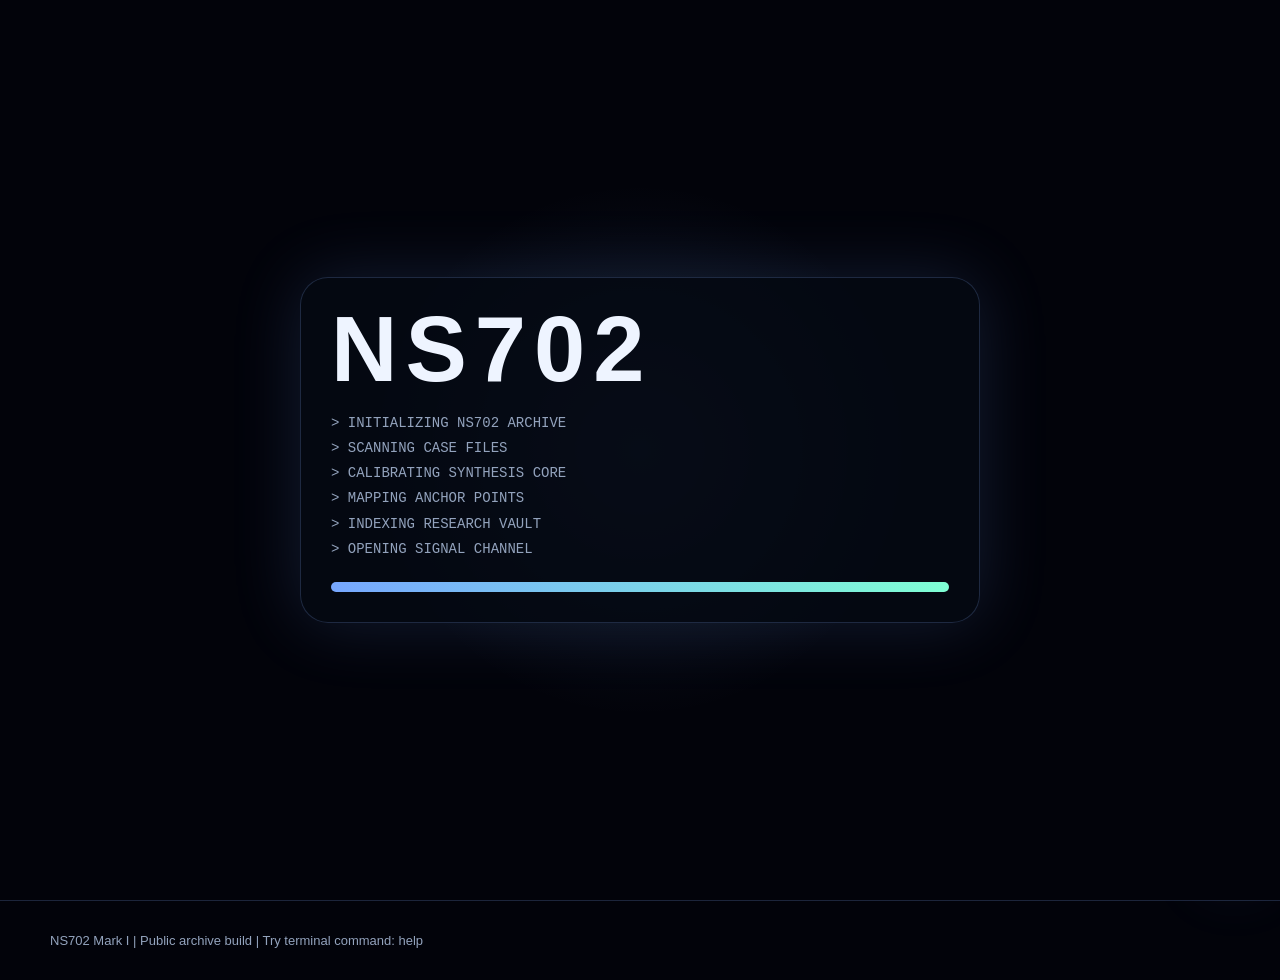
==== commit a9c1b2ff: "Update index.html" ====
--- a/index.html
+++ b/index.html
@@ -33,12 +33,11 @@
       </a>
 
       <div class="nav-links">
-        <a href="/projects/">Projects</a>
-        <a href="/systems/">Systems</a>
-        <a href="/profile/">Profile</a>
-        <a href="/vote/">Vote</a>
-        <a href="/contact/">Contact</a>
-        <a href="/lab.html">Lab Notes</a>
+  <a href="/profile/">Profile</a>
+  <a href="/projects/">Projects</a>
+  <a href="/systems/">Systems</a>
+  <a href="/vote/">Vote</a>
+  <a href="/contact/">Contact</a>
       </div>
     </div>
   </nav>
--- a/style.css
+++ b/style.css
@@ -1,6 +1,19 @@
+:root {
+  --bg: #02030a;
+  --panel: rgba(8, 13, 24, 0.76);
+  --panel-strong: rgba(10, 17, 32, 0.94);
+  --line: rgba(135, 175, 255, 0.2);
+  --line-bright: rgba(127, 255, 212, 0.45);
+  --text: #eef4ff;
+  --muted: #93a3bd;
+  --accent: #77a7ff;
+  --aqua: #7fffd4;
+  --red: #ff4d5a;
+  --gold: #f4c56a;
+  --shadow: 0 0 70px rgba(119, 167, 255, 0.16);
+}
+
 * {
-  margin: 0;
-  padding: 0;
   box-sizing: border-box;
 }
 
@@ -9,570 +22,215 @@
 }
 
 body {
-  background: #03050a;
-  color: #f8fafc;
-  font-family: Arial, sans-serif;
+  margin: 0;
+  background: var(--bg);
+  color: var(--text);
+  font-family: Arial, Helvetica, sans-serif;
   overflow-x: hidden;
+}
+
+body.booting {
+  overflow: hidden;
+}
+
+a {
+  color: inherit;
+  text-decoration: none;
+}
+
+.shell {
+  width: min(1180px, calc(100% - 36px));
+  margin: 0 auto;
+}
+
+canvas#particleCanvas {
+  position: fixed;
+  inset: 0;
+  width: 100%;
+  height: 100%;
+  z-index: -5;
+  background:
+    radial-gradient(circle at 18% 20%, rgba(119, 167, 255, 0.16), transparent 28%),
+    radial-gradient(circle at 82% 12%, rgba(127, 255, 212, 0.1), transparent 24%),
+    radial-gradient(circle at 50% 92%, rgba(255, 77, 90, 0.08), transparent 28%),
+    #02030a;
+}
+
+.grid-layer {
+  position: fixed;
+  inset: 0;
+  z-index: -4;
+  pointer-events: none;
+  background-image:
+    linear-gradient(rgba(119, 167, 255, 0.065) 1px, transparent 1px),
+    linear-gradient(90deg, rgba(119, 167, 255, 0.065) 1px, transparent 1px);
+  background-size: 42px 42px;
+  mask-image: linear-gradient(to bottom, rgba(0, 0, 0, 0.9), transparent 75%);
+}
+
+.scanline {
+  position: fixed;
+  left: 0;
+  right: 0;
+  top: -260px;
+  height: 240px;
+  z-index: -3;
+  pointer-events: none;
+  background: linear-gradient(to bottom, transparent, rgba(127, 255, 212, 0.08), transparent);
+  animation: scanMove 7s linear infinite;
+}
+
+@keyframes scanMove {
+  from {
+    transform: translateY(-260px);
+  }
+
+  to {
+    transform: translateY(calc(100vh + 520px));
+  }
 }
 
 .boot-screen {
   position: fixed;
   inset: 0;
-  z-index: 999;
+  z-index: 9999;
+  background:
+    radial-gradient(circle at center, rgba(119, 167, 255, 0.12), transparent 34%),
+    #02030a;
   display: grid;
   place-items: center;
-  background: radial-gradient(circle at center, #13213f, #03050a 70%);
-  animation: bootOut 1s ease forwards;
-  animation-delay: 3.4s;
-}
-
-.boot-grid {
+  transition: opacity 0.8s ease, visibility 0.8s ease;
+}
+
+.boot-screen.hidden {
+  opacity: 0;
+  visibility: hidden;
+}
+
+.boot-box {
+  width: min(680px, calc(100% - 36px));
+  border: 1px solid var(--line);
+  border-radius: 28px;
+  background: rgba(5, 10, 20, 0.82);
+  box-shadow: var(--shadow);
+  padding: 30px;
+  overflow: hidden;
+  position: relative;
+}
+
+.boot-box::before {
+  content: "";
   position: absolute;
   inset: 0;
-  background-image:
-    linear-gradient(rgba(138, 180, 255, 0.12) 1px, transparent 1px),
-    linear-gradient(90deg, rgba(138, 180, 255, 0.12) 1px, transparent 1px);
-  background-size: 54px 54px;
-  animation: gridMove 2.8s linear infinite;
-}
-
-.boot-content {
-  position: relative;
-  text-align: center;
-}
-
-.boot-logo {
-  font-size: clamp(80px, 18vw, 230px);
-  font-weight: 900;
-  letter-spacing: 16px;
-  text-shadow: 0 0 28px #8ab4ff, 0 0 90px #245cff;
-  animation: bootLogo 2.6s ease;
-}
-
-.boot-line {
-  width: 0;
-  height: 3px;
-  margin: 25px auto;
-  background: #8ab4ff;
-  box-shadow: 0 0 30px #8ab4ff;
-  animation: bootLine 2.4s ease forwards;
-}
-
-.boot-content p {
-  color: #8ab4ff;
-  text-transform: uppercase;
-  letter-spacing: 5px;
-  font-size: 13px;
-  margin-bottom: 12px;
-}
-
-.boot-content span {
-  color: #cbd5e1;
-  letter-spacing: 3px;
-  font-size: 12px;
-}
-
-.cursor-glow {
-  position: fixed;
-  width: 420px;
-  height: 420px;
-  border-radius: 50%;
-  pointer-events: none;
-  transform: translate(-50%, -50%);
-  background: radial-gradient(circle, rgba(80, 150, 255, 0.22), transparent 68%);
-  z-index: 1;
-}
-
-.noise {
-  position: fixed;
-  inset: 0;
-  pointer-events: none;
-  opacity: 0.07;
-  background-image: url("https://grainy-gradients.vercel.app/noise.svg");
-  z-index: 2;
-}
-
-.nav {
-  position: fixed;
+  background: linear-gradient(120deg, transparent, rgba(127, 255, 212, 0.08), transparent);
+  transform: translateX(-100%);
+  animation: bootSweep 2.2s ease-in-out infinite;
+}
+
+@keyframes bootSweep {
+  from {
+    transform: translateX(-100%);
+  }
+
+  to {
+    transform: translateX(100%);
+  }
+}
+
+.boot-title {
+  font-size: clamp(42px, 9vw, 92px);
+  letter-spacing: 8px;
+  line-height: 0.9;
+  margin: 0 0 20px;
+}
+
+.boot-log {
+  color: var(--muted);
+  font-family: "Courier New", monospace;
+  font-size: 14px;
+  line-height: 1.8;
+  min-height: 150px;
+}
+
+.boot-progress {
+  height: 10px;
+  background: rgba(255, 255, 255, 0.08);
+  border-radius: 999px;
+  overflow: hidden;
+  margin-top: 20px;
+}
+
+.boot-progress span {
+  display: block;
+  height: 100%;
+  width: 0%;
+  background: linear-gradient(90deg, var(--accent), var(--aqua));
+  animation: bootProgress 2.7s ease forwards;
+}
+
+@keyframes bootProgress {
+  to {
+    width: 100%;
+  }
+}
+
+nav {
+  position: sticky;
   top: 0;
-  width: 100%;
-  padding: 22px 7%;
   z-index: 50;
+  backdrop-filter: blur(18px);
+  background: rgba(2, 3, 10, 0.78);
+  border-bottom: 1px solid var(--line);
+}
+
+.nav-inner {
+  width: min(1180px, calc(100% - 36px));
+  margin: 0 auto;
   display: flex;
   justify-content: space-between;
   align-items: center;
-  background: rgba(3, 5, 10, 0.56);
-  border-bottom: 1px solid rgba(255, 255, 255, 0.09);
-  backdrop-filter: blur(18px);
-}
-
-.logo {
-  color: white;
-  text-decoration: none;
-  font-size: 40px;
-  font-weight: 900;
-  letter-spacing: 6px;
-  text-shadow: 0 0 24px rgba(138, 180, 255, 0.9);
-}
-
-.nav nav a {
-  color: #cbd5e1;
-  text-decoration: none;
-  margin-left: 24px;
-  font-size: 14px;
-}
-
-.nav nav a:hover {
-  color: white;
-}
-
-.snap-container {
-  height: 100vh;
-  overflow-y: scroll;
-  scroll-snap-type: y mandatory;
-}
-
-.snap-section {
-  min-height: 100vh;
-  scroll-snap-align: start;
-  position: relative;
-  padding: 110px 7% 70px;
-  overflow: hidden;
-}
-
-.hero {
+  gap: 18px;
+  padding: 17px 0;
+}
+
+.brand {
   display: flex;
   align-items: center;
-  justify-content: space-between;
-  gap: 70px;
-  background: radial-gradient(circle at 80% 30%, #172d58, #03050a 58%);
-}
-
-.moving-grid {
-  position: absolute;
-  inset: 0;
-  background-image:
-    linear-gradient(rgba(138, 180, 255, 0.10) 1px, transparent 1px),
-    linear-gradient(90deg, rgba(138, 180, 255, 0.10) 1px, transparent 1px);
-  background-size: 46px 46px;
-  mask-image: radial-gradient(circle, black, transparent 76%);
-  animation: gridMove 12s linear infinite;
-}
-
-.scanline {
-  position: absolute;
-  top: -20%;
-  left: 0;
-  width: 100%;
-  height: 180px;
-  background: linear-gradient(transparent, rgba(138, 180, 255, 0.12), transparent);
-  animation: scanDown 6s ease-in-out infinite;
-}
-
-.hero-left {
-  position: relative;
-  z-index: 5;
-  max-width: 720px;
-}
-
-.eyebrow,
-.section-label {
-  color: #8ab4ff;
-  letter-spacing: 3px;
-  text-transform: uppercase;
-  font-size: 13px;
-  margin-bottom: 18px;
-}
-
-.hero h1 {
-  font-size: clamp(100px, 19vw, 260px);
-  line-height: 0.78;
-  letter-spacing: 10px;
-  text-shadow: 0 0 35px rgba(138, 180, 255, 0.9);
-}
-
-.hero h2 {
-  margin-top: 28px;
-  font-size: clamp(32px, 5vw, 72px);
-}
-
-.hero-text {
-  margin-top: 20px;
-  color: #cbd5e1;
-  font-size: 19px;
-  line-height: 1.7;
-  max-width: 630px;
-}
-
-.hero-buttons {
-  display: flex;
-  gap: 16px;
-  flex-wrap: wrap;
-  margin-top: 34px;
-}
-
-.button {
-  display: inline-block;
-  padding: 15px 24px;
-  border-radius: 999px;
-  font-weight: 800;
-  text-decoration: none;
-  transition: 0.25s ease;
-}
-
-.primary {
-  color: #06101f;
-  background: #8ab4ff;
-  box-shadow: 0 0 32px rgba(138, 180, 255, 0.45);
-}
-
-.glass {
-  color: white;
-  border: 1px solid rgba(255, 255, 255, 0.22);
-  background: rgba(255, 255, 255, 0.06);
-}
-
-.button:hover {
-  transform: translateY(-4px);
-}
-
-.hero-right {
-  position: relative;
-  z-index: 5;
-  width: 430px;
-  height: 430px;
-}
-
-.reactor {
-  position: absolute;
-  inset: 20px;
+  gap: 12px;
+  font-weight: 900;
+  letter-spacing: 4px;
+}
+
+.brand-mark {
+  width: 34px;
+  height: 34px;
+  border: 1px solid var(--line);
+  border-radius: 11px;
   display: grid;
   place-items: center;
-}
-
-.reactor-core {
-  width: 155px;
-  height: 155px;
+  box-shadow: var(--shadow);
+  position: relative;
+  overflow: hidden;
+}
+
+.brand-mark::before {
+  content: "";
+  width: 16px;
+  height: 16px;
   border-radius: 50%;
-  background:
-    radial-gradient(circle at 35% 30%, white, #8ab4ff 22%, #1b4cff 58%, #020617);
-  box-shadow: 0 0 90px rgba(138, 180, 255, 0.9);
-  animation: float 4.5s ease-in-out infinite;
-}
-
-.orbit {
-  position: absolute;
-  border: 1px solid rgba(138, 180, 255, 0.42);
+  border: 2px solid var(--accent);
+  border-top-color: var(--aqua);
+  animation: rotate 3s linear infinite;
+}
+
+.brand-mark::after {
+  content: "";
+  position: absolute;
+  width: 5px;
+  height: 5px;
   border-radius: 50%;
-  box-shadow: 0 0 22px rgba(138, 180, 255, 0.25);
-}
-
-.orbit-one {
-  width: 250px;
-  height: 250px;
-  animation: rotate 12s linear infinite;
-}
-
-.orbit-two {
-  width: 330px;
-  height: 190px;
-  transform: rotate(-24deg);
-  animation: rotateTilt 15s linear infinite;
-}
-
-.orbit-three {
-  width: 390px;
-  height: 390px;
-  animation: rotate 22s linear infinite reverse;
-}
-
-.hud-card {
-  position: absolute;
-  padding: 14px 18px;
-  border: 1px solid rgba(138, 180, 255, 0.42);
-  border-radius: 16px;
-  background: rgba(5, 12, 27, 0.72);
-  backdrop-filter: blur(16px);
-  box-shadow: 0 0 28px rgba(138, 180, 255, 0.12);
-}
-
-.hud-card span {
-  display: block;
-  color: #8ab4ff;
-  font-size: 11px;
-  letter-spacing: 2px;
-}
-
-.hud-card strong {
-  display: block;
-  margin-top: 5px;
-  color: white;
-  letter-spacing: 2px;
-}
-
-.hud-one {
-  top: 35px;
-  left: 0;
-}
-
-.hud-two {
-  top: 180px;
-  right: 0;
-}
-
-.hud-three {
-  bottom: 45px;
-  left: 42px;
-}
-
-.lab-section {
-  display: flex;
-  align-items: center;
-  background:
-    radial-gradient(circle at 20% 20%, rgba(138, 180, 255, 0.13), transparent 35%),
-    radial-gradient(circle at 80% 80%, rgba(80, 60, 200, 0.15), transparent 35%),
-    #03050a;
-}
-
-.section-shell {
-  position: relative;
-  z-index: 5;
-  width: 100%;
-  max-width: 1160px;
-  padding: 46px;
-  border-radius: 34px;
-  background: rgba(255, 255, 255, 0.055);
-  border: 1px solid rgba(255, 255, 255, 0.09);
-  backdrop-filter: blur(18px);
-  box-shadow: 0 0 60px rgba(0, 0, 0, 0.35);
-}
-
-.section-shell h2,
-.systems-content h2 {
-  font-size: clamp(46px, 8vw, 95px);
-  line-height: 0.95;
-  margin-bottom: 24px;
-}
-
-.section-shell p,
-.systems-content p {
-  color: #cbd5e1;
-  font-size: 19px;
-  line-height: 1.75;
-  max-width: 780px;
-}
-
-.stat-grid,
-.project-grid {
-  margin-top: 34px;
-  display: grid;
-  grid-template-columns: repeat(3, 1fr);
-  gap: 22px;
-}
-
-.stat-card,
-.project-card {
-  position: relative;
-  padding: 26px;
-  border-radius: 24px;
-  min-height: 190px;
-  background: linear-gradient(145deg, rgba(255,255,255,0.10), rgba(255,255,255,0.035));
-  border: 1px solid rgba(255, 255, 255, 0.09);
-  transition: 0.25s ease;
-  transform-style: preserve-3d;
-}
-
-.stat-card:hover,
-.project-card:hover {
-  border-color: rgba(138, 180, 255, 0.75);
-  box-shadow: 0 0 45px rgba(138, 180, 255, 0.14);
-}
-
-.stat-card strong,
-.project-card h3 {
-  display: block;
-  font-size: 24px;
-  margin-bottom: 12px;
-}
-
-.stat-card span,
-.project-card span {
-  display: block;
-  color: #8ab4ff;
-  margin-top: 18px;
-  font-size: 13px;
-  letter-spacing: 1px;
-}
-
-.project-number {
-  position: absolute;
-  top: 18px;
-  right: 22px;
-  color: rgba(138, 180, 255, 0.35);
-  font-size: 46px;
-  font-weight: 900;
-}
-
-.systems-section {
-  display: grid;
-  grid-template-columns: 1fr 1fr;
-  align-items: center;
-  gap: 45px;
-  background:
-    radial-gradient(circle at 80% 20%, rgba(138, 180, 255, 0.17), transparent 36%),
-    #03050a;
-}
-
-.terminal-panel {
-  position: relative;
-  z-index: 5;
-  border-radius: 28px;
-  overflow: hidden;
-  border: 1px solid rgba(138, 180, 255, 0.28);
-  background: rgba(2, 6, 23, 0.78);
-  box-shadow: 0 0 70px rgba(138, 180, 255, 0.14);
-  backdrop-filter: blur(18px);
-}
-
-.terminal-top {
-  display: flex;
-  gap: 8px;
-  padding: 16px;
-  background: rgba(255,255,255,0.07);
-}
-
-.terminal-top span {
-  width: 12px;
-  height: 12px;
-  border-radius: 50%;
-  background: #8ab4ff;
-}
-
-.terminal-body {
-  padding: 30px;
-  min-height: 330px;
-}
-
-.terminal-body p {
-  color: #8ab4ff;
-  font-family: monospace;
-  font-size: 18px;
-  margin-bottom: 18px;
-  text-shadow: 0 0 16px rgba(138, 180, 255, 0.45);
-}
-
-.systems-content {
-  position: relative;
-  z-index: 5;
-}
-
-.skill-list {
-  margin-top: 30px;
-  display: grid;
-  gap: 22px;
-}
-
-.skill-list span {
-  display: block;
-  margin-bottom: 9px;
-  color: white;
-  font-weight: 700;
-}
-
-.bar {
-  height: 12px;
-  border-radius: 999px;
-  background: rgba(255, 255, 255, 0.08);
-  overflow: hidden;
-}
-
-.bar i {
-  display: block;
-  height: 100%;
-  border-radius: 999px;
-  background: linear-gradient(90deg, #8ab4ff, #ffffff);
-  box-shadow: 0 0 24px rgba(138, 180, 255, 0.7);
-}
-
-.contact-section {
-  text-align: center;
-  justify-content: center;
-}
-
-.contact-box {
-  display: grid;
-  place-items: center;
-}
-
-.contact-box p {
-  margin: 0 auto;
-}
-
-@keyframes bootOut {
-  to {
-    opacity: 0;
-    visibility: hidden;
-  }
-}
-
-@keyframes bootLogo {
-  0% {
-    opacity: 0;
-    transform: scale(0.75);
-    filter: blur(18px);
-  }
-
-  45% {
-    opacity: 1;
-    transform: scale(1.08);
-    filter: blur(0);
-  }
-
-  100% {
-    transform: scale(1);
-  }
-}
-
-@keyframes bootLine {
-  to {
-    width: 72%;
-  }
-}
-
-@keyframes gridMove {
-  from {
-    background-position: 0 0;
-  }
-
-  to {
-    background-position: 54px 54px;
-  }
-}
-
-@keyframes scanDown {
-  0% {
-    top: -25%;
-    opacity: 0;
-  }
-
-  25% {
-    opacity: 1;
-  }
-
-  100% {
-    top: 100%;
-    opacity: 0;
-  }
-}
-
-@keyframes float {
-  0%, 100% {
-    transform: translateY(0);
-  }
-
-  50% {
-    transform: translateY(-18px);
-  }
+  background: var(--aqua);
+  box-shadow: 0 0 18px var(--aqua);
 }
 
 @keyframes rotate {
@@ -581,45 +239,857 @@
   }
 }
 
-@keyframes rotateTilt {
-  from {
-    transform: rotate(-24deg);
-  }
-
+.nav-links {
+  display: flex;
+  flex-wrap: wrap;
+  justify-content: flex-end;
+  gap: 10px;
+}
+
+.nav-links a {
+  color: var(--muted);
+  font-size: 13px;
+  border: 1px solid transparent;
+  padding: 9px 12px;
+  border-radius: 999px;
+  transition: 0.25s;
+}
+
+.nav-links a:hover {
+  color: var(--text);
+  border-color: var(--line);
+  background: rgba(119, 167, 255, 0.08);
+}
+
+.home-hero {
+  min-height: calc(100vh - 70px);
+  display: grid;
+  place-items: center;
+  padding: 78px 0;
+  position: relative;
+  overflow: hidden;
+}
+
+.floating-words {
+  position: absolute;
+  inset: 0;
+  pointer-events: none;
+  overflow: hidden;
+  z-index: -1;
+}
+
+.floating-words span {
+  position: absolute;
+  color: rgba(238, 244, 255, 0.035);
+  font-weight: 900;
+  font-size: clamp(62px, 15vw, 210px);
+  letter-spacing: 10px;
+  white-space: nowrap;
+  animation: driftText 18s linear infinite;
+}
+
+.floating-words span:nth-child(1) {
+  top: 8%;
+  left: -8%;
+  animation-duration: 24s;
+}
+
+.floating-words span:nth-child(2) {
+  top: 38%;
+  right: -20%;
+  animation-duration: 29s;
+  animation-direction: reverse;
+}
+
+.floating-words span:nth-child(3) {
+  bottom: 6%;
+  left: -16%;
+  animation-duration: 31s;
+}
+
+@keyframes driftText {
+  0% {
+    transform: translateX(-80px);
+  }
+
+  50% {
+    transform: translateX(90px);
+  }
+
+  100% {
+    transform: translateX(-80px);
+  }
+}
+
+.hero-grid {
+  display: grid;
+  grid-template-columns: 1.05fr 0.95fr;
+  gap: 42px;
+  align-items: center;
+}
+
+.eyebrow,
+.section-kicker {
+  color: var(--aqua);
+  letter-spacing: 4px;
+  text-transform: uppercase;
+  font-size: 12px;
+  margin-bottom: 16px;
+}
+
+.hero-title {
+  font-size: clamp(72px, 13vw, 170px);
+  line-height: 0.82;
+  margin: 0;
+  letter-spacing: 9px;
+  text-shadow:
+    0 0 28px rgba(119, 167, 255, 0.28),
+    0 0 70px rgba(127, 255, 212, 0.08);
+  animation: titlePulse 4s ease-in-out infinite;
+}
+
+@keyframes titlePulse {
+  0%, 100% {
+    filter: drop-shadow(0 0 0 rgba(127, 255, 212, 0));
+  }
+
+  50% {
+    filter: drop-shadow(0 0 18px rgba(127, 255, 212, 0.22));
+  }
+}
+
+.glitch {
+  position: relative;
+  display: inline-block;
+}
+
+.glitch::before,
+.glitch::after {
+  content: attr(data-text);
+  position: absolute;
+  left: 0;
+  top: 0;
+  opacity: 0.4;
+  pointer-events: none;
+}
+
+.glitch::before {
+  color: var(--aqua);
+  transform: translate(2px, 0);
+  clip-path: inset(0 0 60% 0);
+  animation: glitchOne 3.2s infinite;
+}
+
+.glitch::after {
+  color: var(--red);
+  transform: translate(-2px, 0);
+  clip-path: inset(62% 0 0 0);
+  animation: glitchTwo 2.8s infinite;
+}
+
+@keyframes glitchOne {
+  0%, 92%, 100% {
+    transform: translate(2px, 0);
+  }
+
+  94% {
+    transform: translate(9px, -2px);
+  }
+
+  96% {
+    transform: translate(-4px, 2px);
+  }
+}
+
+@keyframes glitchTwo {
+  0%, 90%, 100% {
+    transform: translate(-2px, 0);
+  }
+
+  92% {
+    transform: translate(-8px, 2px);
+  }
+
+  96% {
+    transform: translate(6px, -1px);
+  }
+}
+
+.home-hero h2 {
+  font-size: clamp(26px, 4vw, 50px);
+  line-height: 1.08;
+  margin: 22px 0 18px;
+}
+
+.home-hero p,
+.page-intro,
+.card p,
+.showcase-copy p,
+.timeline-item p,
+.wide-card p,
+.vote-option p {
+  color: var(--muted);
+  line-height: 1.7;
+}
+
+.hero-actions {
+  display: flex;
+  flex-wrap: wrap;
+  gap: 14px;
+  margin-top: 28px;
+}
+
+.btn {
+  display: inline-flex;
+  align-items: center;
+  justify-content: center;
+  min-height: 46px;
+  padding: 0 18px;
+  border-radius: 999px;
+  border: 1px solid var(--line);
+  color: var(--text);
+  background: rgba(119, 167, 255, 0.08);
+  transition: 0.25s;
+  cursor: pointer;
+  font-size: 14px;
+}
+
+.btn.primary {
+  border-color: rgba(127, 255, 212, 0.4);
+  background: linear-gradient(135deg, rgba(119, 167, 255, 0.2), rgba(127, 255, 212, 0.1));
+  box-shadow: var(--shadow);
+}
+
+.btn:hover {
+  transform: translateY(-2px);
+  border-color: rgba(127, 255, 212, 0.55);
+}
+
+.core-card,
+.card,
+.wide-card,
+.contact-box,
+.vote-panel {
+  border: 1px solid var(--line);
+  background: var(--panel);
+  box-shadow: var(--shadow);
+}
+
+.core-card {
+  border-radius: 30px;
+  padding: 24px;
+  position: relative;
+  overflow: hidden;
+}
+
+.core-card::before {
+  content: "";
+  position: absolute;
+  inset: -2px;
+  background: conic-gradient(from 180deg, transparent, rgba(127, 255, 212, 0.16), transparent, rgba(119, 167, 255, 0.16), transparent);
+  animation: rotateGlow 8s linear infinite;
+  z-index: -1;
+}
+
+@keyframes rotateGlow {
   to {
-    transform: rotate(336deg);
-  }
-}
-
-@media (max-width: 950px) {
-  .nav {
+    transform: rotate(360deg);
+  }
+}
+
+.status-top {
+  display: flex;
+  justify-content: space-between;
+  gap: 12px;
+  color: var(--muted);
+  font-size: 12px;
+  letter-spacing: 2px;
+  text-transform: uppercase;
+  border-bottom: 1px solid var(--line);
+  padding-bottom: 16px;
+  margin-bottom: 18px;
+}
+
+.synthesis-core {
+  width: min(330px, 82vw);
+  height: min(330px, 82vw);
+  margin: 22px auto 24px;
+  border-radius: 50%;
+  position: relative;
+  display: grid;
+  place-items: center;
+  cursor: pointer;
+}
+
+.core-ring {
+  position: absolute;
+  inset: 0;
+  border-radius: 50%;
+  border: 1px solid rgba(127, 255, 212, 0.28);
+  animation: rotate 12s linear infinite;
+}
+
+.core-ring:nth-child(2) {
+  inset: 28px;
+  border-color: rgba(119, 167, 255, 0.32);
+  animation-duration: 9s;
+  animation-direction: reverse;
+}
+
+.core-ring:nth-child(3) {
+  inset: 58px;
+  border-color: rgba(255, 77, 90, 0.2);
+  animation-duration: 6s;
+}
+
+.core-ring::before,
+.core-ring::after {
+  content: "";
+  position: absolute;
+  width: 9px;
+  height: 9px;
+  border-radius: 50%;
+  background: var(--aqua);
+  box-shadow: 0 0 18px var(--aqua);
+}
+
+.core-ring::before {
+  top: 18%;
+  left: 10%;
+}
+
+.core-ring::after {
+  bottom: 16%;
+  right: 12%;
+  background: var(--accent);
+  box-shadow: 0 0 18px var(--accent);
+}
+
+.core-center {
+  width: 136px;
+  height: 136px;
+  border-radius: 50%;
+  border: 1px solid rgba(127, 255, 212, 0.42);
+  background:
+    radial-gradient(circle, rgba(127, 255, 212, 0.28), transparent 44%),
+    radial-gradient(circle at 65% 35%, rgba(119, 167, 255, 0.3), transparent 32%),
+    rgba(2, 3, 10, 0.9);
+  box-shadow:
+    0 0 60px rgba(127, 255, 212, 0.23),
+    inset 0 0 40px rgba(119, 167, 255, 0.16);
+  display: grid;
+  place-items: center;
+  text-align: center;
+  letter-spacing: 3px;
+  font-size: 12px;
+  text-transform: uppercase;
+  color: #dffdf6;
+  animation: corePulse 2.8s ease-in-out infinite;
+}
+
+@keyframes corePulse {
+  0%, 100% {
+    transform: scale(1);
+  }
+
+  50% {
+    transform: scale(1.04);
+  }
+}
+
+.core-tooltip {
+  position: absolute;
+  bottom: 6px;
+  left: 50%;
+  transform: translateX(-50%);
+  color: var(--muted);
+  font-size: 11px;
+  letter-spacing: 2px;
+  text-transform: uppercase;
+  opacity: 0;
+  transition: 0.25s;
+  white-space: nowrap;
+}
+
+.synthesis-core:hover .core-tooltip {
+  opacity: 1;
+}
+
+.metrics {
+  display: grid;
+  grid-template-columns: repeat(3, 1fr);
+  gap: 12px;
+}
+
+.metric {
+  border: 1px solid var(--line);
+  border-radius: 16px;
+  padding: 14px;
+  background: rgba(2, 3, 10, 0.42);
+}
+
+.metric strong {
+  display: block;
+  font-size: 22px;
+}
+
+.metric span {
+  color: var(--muted);
+  font-size: 12px;
+}
+
+.page-header {
+  padding: 92px 0 36px;
+}
+
+.page-title {
+  font-size: clamp(54px, 10vw, 120px);
+  line-height: 0.9;
+  margin: 0 0 22px;
+  letter-spacing: 5px;
+  text-shadow:
+    0 0 28px rgba(119, 167, 255, 0.28),
+    0 0 70px rgba(127, 255, 212, 0.08);
+}
+
+.page-intro {
+  max-width: 760px;
+  font-size: 18px;
+}
+
+section {
+  padding: 72px 0;
+}
+
+.card-grid,
+.project-grid,
+.system-grid,
+.profile-grid,
+.vote-grid {
+  display: grid;
+  grid-template-columns: repeat(3, 1fr);
+  gap: 18px;
+}
+
+.card {
+  border-radius: 24px;
+  padding: 24px;
+  min-height: 270px;
+  position: relative;
+  overflow: hidden;
+  transition: 0.25s;
+  display: block;
+  text-decoration: none;
+  color: inherit;
+}
+
+.card:hover {
+  transform: translateY(-6px);
+  border-color: rgba(127, 255, 212, 0.38);
+}
+
+.card::after {
+  content: attr(data-hover);
+  position: absolute;
+  right: 18px;
+  bottom: 16px;
+  color: rgba(127, 255, 212, 0.6);
+  font-family: "Courier New", monospace;
+  font-size: 11px;
+  letter-spacing: 1px;
+  opacity: 0;
+  transition: 0.25s;
+}
+
+.card:hover::after {
+  opacity: 1;
+}
+
+.card-number {
+  color: var(--aqua);
+  font-size: 12px;
+  letter-spacing: 3px;
+  margin-bottom: 26px;
+}
+
+.card h3 {
+  margin: 0 0 12px;
+  font-size: 24px;
+}
+
+.status-label {
+  display: inline-flex;
+  align-items: center;
+  gap: 8px;
+  color: #dffdf6;
+  border: 1px solid rgba(127, 255, 212, 0.25);
+  background: rgba(127, 255, 212, 0.06);
+  border-radius: 999px;
+  padding: 7px 10px;
+  font-size: 12px;
+  margin-bottom: 16px;
+}
+
+.dot {
+  width: 7px;
+  height: 7px;
+  border-radius: 50%;
+  background: var(--aqua);
+  box-shadow: 0 0 14px var(--aqua);
+}
+
+.tags,
+.tag-row {
+  display: flex;
+  flex-wrap: wrap;
+  gap: 8px;
+  margin-top: 18px;
+}
+
+.tag {
+  color: #cfe0ff;
+  border: 1px solid var(--line);
+  background: rgba(119, 167, 255, 0.07);
+  border-radius: 999px;
+  padding: 7px 10px;
+  font-size: 12px;
+}
+
+.showroom-box {
+  border: 1px solid var(--line);
+  background: linear-gradient(135deg, rgba(119, 167, 255, 0.12), rgba(127, 255, 212, 0.05));
+  border-radius: 32px;
+  padding: 26px;
+  box-shadow: var(--shadow);
+}
+
+.showcase-item {
+  display: grid;
+  grid-template-columns: 0.76fr 1.24fr;
+  gap: 24px;
+  align-items: center;
+  border: 1px solid var(--line);
+  background: rgba(2, 3, 10, 0.4);
+  border-radius: 26px;
+  padding: 18px;
+  margin-bottom: 16px;
+}
+
+.showcase-item:last-child {
+  margin-bottom: 0;
+}
+
+.showcase-visual {
+  min-height: 215px;
+  border-radius: 22px;
+  border: 1px solid var(--line);
+  background:
+    linear-gradient(135deg, rgba(119, 167, 255, 0.17), rgba(127, 255, 212, 0.06)),
+    radial-gradient(circle at center, rgba(127, 255, 212, 0.16), transparent 50%);
+  display: grid;
+  place-items: center;
+  color: rgba(238, 244, 255, 0.78);
+  letter-spacing: 4px;
+  font-weight: 800;
+  text-transform: uppercase;
+  position: relative;
+  overflow: hidden;
+}
+
+.showcase-visual::before {
+  content: "";
+  position: absolute;
+  width: 125px;
+  height: 125px;
+  border: 1px solid rgba(127, 255, 212, 0.32);
+  border-radius: 50%;
+  animation: pulse 2.8s ease-in-out infinite;
+}
+
+@keyframes pulse {
+  0%, 100% {
+    transform: scale(0.9);
+    opacity: 0.4;
+  }
+
+  50% {
+    transform: scale(1.3);
+    opacity: 1;
+  }
+}
+
+.showcase-copy h3 {
+  margin: 0 0 10px;
+  font-size: 29px;
+}
+
+.wide-card {
+  border-radius: 28px;
+  padding: 28px;
+}
+
+.timeline {
+  border-left: 1px solid var(--line);
+  padding-left: 24px;
+}
+
+.timeline-item {
+  position: relative;
+  padding: 0 0 30px;
+}
+
+.timeline-item:last-child {
+  padding-bottom: 0;
+}
+
+.timeline-item::before {
+  content: "";
+  position: absolute;
+  left: -31px;
+  top: 3px;
+  width: 13px;
+  height: 13px;
+  border-radius: 50%;
+  background: var(--aqua);
+  box-shadow: 0 0 20px rgba(127, 255, 212, 0.5);
+}
+
+.timeline-item h3 {
+  margin: 0 0 8px;
+}
+
+.contact-box {
+  border-radius: 32px;
+  padding: 34px;
+  display: grid;
+  grid-template-columns: 1fr auto;
+  gap: 20px;
+  align-items: center;
+}
+
+.contact-box h2 {
+  margin: 0 0 10px;
+  font-size: clamp(34px, 5vw, 58px);
+}
+
+.warning {
+  margin-top: 28px;
+  border: 1px solid rgba(255, 77, 90, 0.35);
+  color: #ffd6da;
+  background: rgba(255, 77, 90, 0.06);
+  border-radius: 18px;
+  padding: 16px;
+  font-family: "Courier New", monospace;
+  font-size: 13px;
+  line-height: 1.7;
+}
+
+.console {
+  border: 1px solid rgba(127, 255, 212, 0.34);
+  background: rgba(2, 6, 14, 0.9);
+  border-radius: 24px;
+  padding: 24px;
+  font-family: "Courier New", monospace;
+  color: #d8fff5;
+  box-shadow: var(--shadow);
+  line-height: 1.7;
+  white-space: pre-wrap;
+}
+
+.vote-panel {
+  border-radius: 28px;
+  padding: 28px;
+}
+
+.vote-option {
+  border: 1px solid var(--line);
+  background: rgba(119, 167, 255, 0.06);
+  border-radius: 22px;
+  padding: 22px;
+  cursor: pointer;
+  transition: 0.25s;
+}
+
+.vote-option:hover {
+  transform: translateY(-5px);
+  border-color: rgba(127, 255, 212, 0.45);
+}
+
+.vote-option h3 {
+  margin: 0 0 10px;
+}
+
+.vote-bar {
+  height: 10px;
+  background: rgba(255, 255, 255, 0.08);
+  border-radius: 999px;
+  overflow: hidden;
+  margin-top: 18px;
+}
+
+.vote-fill {
+  height: 100%;
+  width: 0%;
+  background: linear-gradient(90deg, var(--accent), var(--aqua));
+  transition: 0.45s ease;
+}
+
+.vote-count {
+  margin-top: 10px;
+  color: var(--aqua);
+  font-family: "Courier New", monospace;
+  font-size: 13px;
+}
+
+footer {
+  border-top: 1px solid var(--line);
+  padding: 32px 0;
+  color: var(--muted);
+  font-size: 13px;
+}
+
+.terminal-button {
+  position: fixed;
+  right: 18px;
+  bottom: 18px;
+  z-index: 80;
+  width: 54px;
+  height: 54px;
+  border-radius: 50%;
+  border: 1px solid var(--line-bright);
+  background: rgba(5, 10, 20, 0.9);
+  color: var(--aqua);
+  box-shadow: var(--shadow);
+  cursor: pointer;
+  font-family: "Courier New", monospace;
+  font-weight: 800;
+  font-size: 18px;
+}
+
+.terminal {
+  position: fixed;
+  right: 18px;
+  bottom: 86px;
+  z-index: 90;
+  width: min(440px, calc(100% - 36px));
+  border: 1px solid var(--line-bright);
+  border-radius: 20px;
+  background: rgba(2, 6, 14, 0.96);
+  box-shadow: 0 0 80px rgba(127, 255, 212, 0.15);
+  overflow: hidden;
+  display: none;
+}
+
+.terminal.open {
+  display: block;
+}
+
+.terminal-head {
+  display: flex;
+  justify-content: space-between;
+  align-items: center;
+  padding: 13px 15px;
+  border-bottom: 1px solid var(--line);
+  font-family: "Courier New", monospace;
+  color: var(--aqua);
+  font-size: 13px;
+}
+
+.terminal-close {
+  background: transparent;
+  border: 0;
+  color: var(--muted);
+  font-size: 18px;
+  cursor: pointer;
+}
+
+.terminal-output {
+  height: 260px;
+  overflow: auto;
+  padding: 15px;
+  color: #d8fff5;
+  font-family: "Courier New", monospace;
+  font-size: 13px;
+  line-height: 1.65;
+  white-space: pre-wrap;
+}
+
+.terminal-input-row {
+  display: flex;
+  gap: 10px;
+  border-top: 1px solid var(--line);
+  padding: 12px;
+  align-items: center;
+}
+
+.terminal-input-row span {
+  color: var(--aqua);
+  font-family: "Courier New", monospace;
+}
+
+.terminal-input {
+  flex: 1;
+  background: transparent;
+  border: 0;
+  outline: 0;
+  color: var(--text);
+  font-family: "Courier New", monospace;
+  font-size: 14px;
+}
+
+.toast {
+  position: fixed;
+  left: 50%;
+  bottom: 26px;
+  transform: translateX(-50%) translateY(20px);
+  z-index: 120;
+  border: 1px solid var(--line-bright);
+  background: rgba(5, 10, 20, 0.95);
+  color: #d8fff5;
+  border-radius: 999px;
+  padding: 12px 18px;
+  box-shadow: var(--shadow);
+  opacity: 0;
+  pointer-events: none;
+  transition: 0.25s;
+  font-size: 13px;
+  letter-spacing: 1px;
+}
+
+.toast.show {
+  opacity: 1;
+  transform: translateX(-50%) translateY(0);
+}
+
+@media (max-width: 900px) {
+  .hero-grid,
+  .showcase-item,
+  .contact-box {
+    grid-template-columns: 1fr;
+  }
+
+  .card-grid,
+  .project-grid,
+  .system-grid,
+  .profile-grid,
+  .vote-grid {
+    grid-template-columns: 1fr;
+  }
+
+  .metrics {
+    grid-template-columns: 1fr;
+  }
+
+  .nav-inner {
     flex-direction: column;
-    align-items: flex-start;
-    gap: 12px;
-  }
-
-  .nav nav a {
-    margin-left: 0;
-    margin-right: 14px;
-  }
-
-  .hero {
-    flex-direction: column;
-    align-items: flex-start;
-  }
-
-  .hero-right {
-    width: 300px;
-    height: 300px;
-  }
-
-  .stat-grid,
-  .project-grid,
-  .systems-section {
-    grid-template-columns: 1fr;
-  }
-
-  .section-shell {
-    padding: 30px;
-  }
-}
+    align-items: start;
+  }
+
+  .nav-links {
+    justify-content: flex-start;
+  }
+
+  .hero-title {
+    letter-spacing: 4px;
+  }
+}
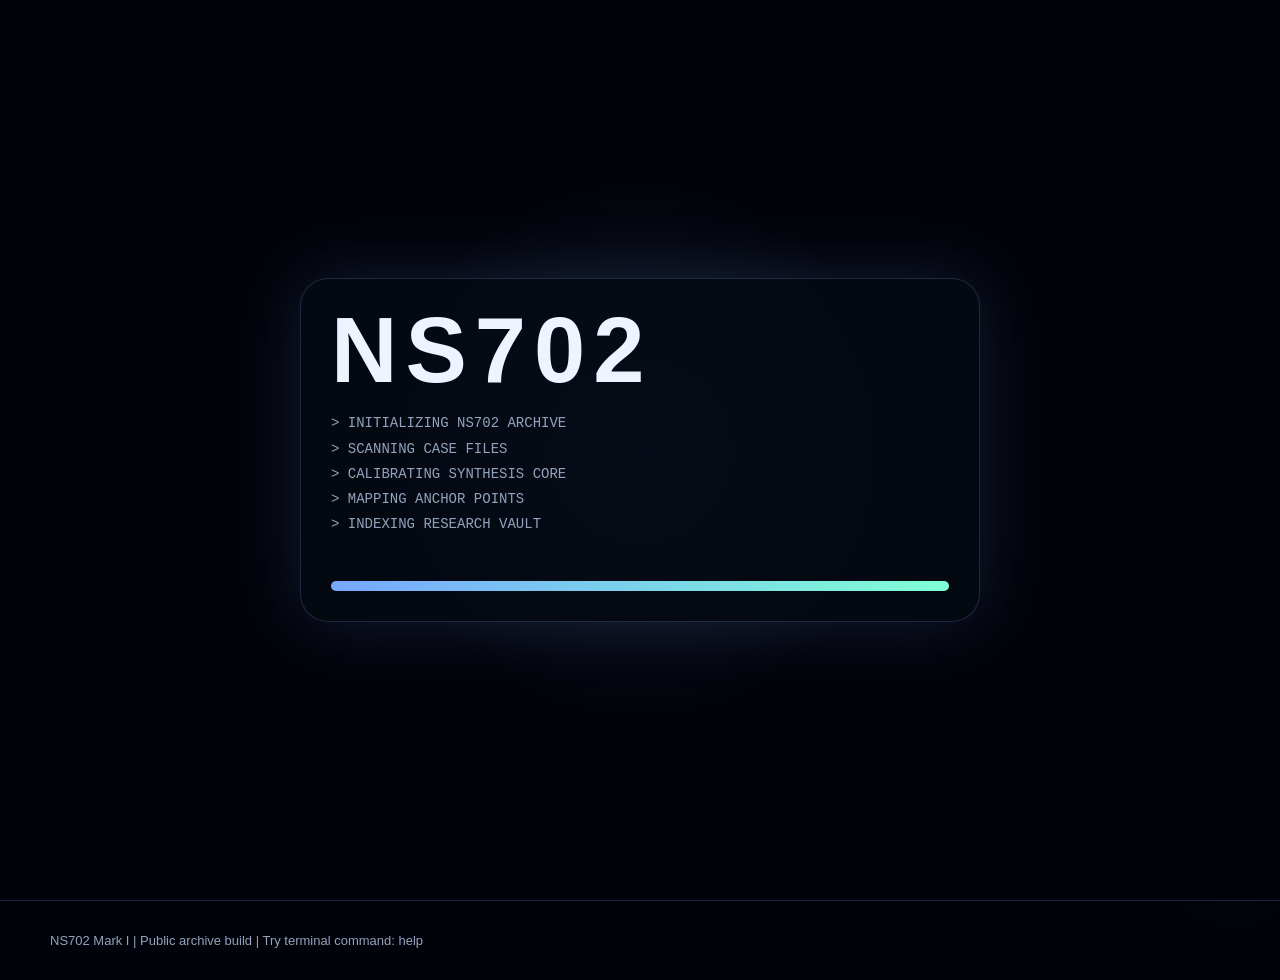
==== commit 31e821d2: "Update index.html" ====
--- a/index.html
+++ b/index.html
@@ -35,6 +35,7 @@
       <div class="nav-links">
   <a href="/profile/">Profile</a>
   <a href="/projects/">Projects</a>
+  <a href="/experiences/">Experiences</a>
   <a href="/systems/">Systems</a>
   <a href="/vote/">Vote</a>
   <a href="/contact/">Contact</a>
@@ -64,7 +65,6 @@
           <a class="btn primary" href="/projects/">Enter Projects</a>
           <a class="btn" href="/systems/">Open Systems</a>
           <a class="btn" href="/vote/">Vote System</a>
-          <a class="btn" href="/lab.html">Secret Lab Notes</a>
         </div>
       </div>
 
--- a/style.css
+++ b/style.css
@@ -1093,3 +1093,327 @@
     letter-spacing: 4px;
   }
 }
+
+.secret-lab-access {
+  position: fixed;
+  top: 14px;
+  right: -260px;
+  z-index: 999;
+  border: 1px solid rgba(127, 255, 212, 0.5);
+  background: rgba(5, 10, 20, 0.96);
+  color: #d8fff5;
+  box-shadow: 0 0 70px rgba(127, 255, 212, 0.2);
+  border-radius: 999px;
+  padding: 12px 16px;
+  font-family: "Courier New", monospace;
+  font-size: 12px;
+  letter-spacing: 2px;
+  opacity: 0;
+  transform: translateY(-12px);
+  transition: right 0.75s ease, opacity 0.45s ease, transform 0.75s ease;
+}
+
+.secret-lab-access.unlocked {
+  right: 18px;
+  opacity: 1;
+  transform: translateY(0);
+}
+
+.secret-lab-access::before {
+  content: "";
+  display: inline-block;
+  width: 7px;
+  height: 7px;
+  margin-right: 9px;
+  border-radius: 50%;
+  background: var(--aqua);
+  box-shadow: 0 0 16px var(--aqua);
+}
+
+.secret-lab-flash {
+  position: fixed;
+  inset: 0;
+  z-index: 998;
+  pointer-events: none;
+  background: radial-gradient(circle at 85% 10%, rgba(127, 255, 212, 0.18), transparent 28%);
+  opacity: 0;
+  transition: opacity 0.5s ease;
+}
+
+.secret-lab-flash.show {
+  opacity: 1;
+}
+
+.experience-hero {
+  position: relative;
+  overflow: hidden;
+}
+
+.experience-command-strip {
+  margin-top: 34px;
+  display: grid;
+  grid-template-columns: 0.8fr 1.5fr 0.8fr;
+  gap: 14px;
+}
+
+.experience-command-strip div {
+  border: 1px solid var(--line);
+  background: rgba(8, 13, 24, 0.72);
+  border-radius: 18px;
+  padding: 16px;
+  box-shadow: var(--shadow);
+}
+
+.experience-command-strip span {
+  display: block;
+  color: var(--muted);
+  font-size: 11px;
+  letter-spacing: 2px;
+  margin-bottom: 8px;
+}
+
+.experience-command-strip strong {
+  color: var(--aqua);
+  font-family: "Courier New", monospace;
+  font-size: 13px;
+  letter-spacing: 1px;
+}
+
+.experience-stats {
+  display: grid;
+  grid-template-columns: repeat(4, 1fr);
+  gap: 16px;
+}
+
+.stat-tile {
+  border: 1px solid var(--line);
+  background:
+    linear-gradient(135deg, rgba(119, 167, 255, 0.12), rgba(127, 255, 212, 0.04)),
+    rgba(8, 13, 24, 0.76);
+  border-radius: 24px;
+  padding: 22px;
+  box-shadow: var(--shadow);
+  position: relative;
+  overflow: hidden;
+}
+
+.stat-tile::after {
+  content: "";
+  position: absolute;
+  right: -42px;
+  top: -42px;
+  width: 112px;
+  height: 112px;
+  border-radius: 50%;
+  border: 1px solid rgba(127, 255, 212, 0.18);
+}
+
+.stat-tile span {
+  display: block;
+  color: var(--muted);
+  font-size: 12px;
+  letter-spacing: 2px;
+  text-transform: uppercase;
+  margin-bottom: 12px;
+}
+
+.stat-tile strong {
+  display: block;
+  font-size: clamp(34px, 5vw, 58px);
+  line-height: 0.9;
+  margin-bottom: 14px;
+}
+
+.stat-tile p {
+  color: var(--muted);
+  line-height: 1.6;
+  margin: 0;
+  font-size: 14px;
+}
+
+.experience-section {
+  padding-top: 50px;
+}
+
+.experience-timeline {
+  position: relative;
+  display: grid;
+  gap: 24px;
+}
+
+.experience-timeline::before {
+  content: "";
+  position: absolute;
+  left: 22px;
+  top: 10px;
+  bottom: 10px;
+  width: 1px;
+  background: linear-gradient(to bottom, transparent, rgba(127, 255, 212, 0.45), transparent);
+}
+
+.experience-record {
+  border: 1px solid var(--line);
+  background:
+    linear-gradient(135deg, rgba(119, 167, 255, 0.08), rgba(127, 255, 212, 0.035)),
+    rgba(8, 13, 24, 0.78);
+  border-radius: 28px;
+  padding: 26px;
+  box-shadow: var(--shadow);
+  position: relative;
+  overflow: hidden;
+  margin-left: 54px;
+  transition: 0.25s;
+}
+
+.experience-record:hover {
+  transform: translateY(-5px);
+  border-color: rgba(127, 255, 212, 0.38);
+}
+
+.experience-record::before {
+  content: "";
+  position: absolute;
+  left: -43px;
+  top: 30px;
+  width: 17px;
+  height: 17px;
+  border-radius: 50%;
+  background: var(--aqua);
+  box-shadow: 0 0 24px rgba(127, 255, 212, 0.85);
+}
+
+.experience-record::after {
+  content: "";
+  position: absolute;
+  right: -90px;
+  top: -90px;
+  width: 230px;
+  height: 230px;
+  border: 1px solid rgba(119, 167, 255, 0.12);
+  border-radius: 50%;
+}
+
+.featured-record {
+  border-color: rgba(127, 255, 212, 0.36);
+}
+
+.record-top {
+  display: flex;
+  justify-content: space-between;
+  gap: 22px;
+  align-items: start;
+  margin-bottom: 22px;
+}
+
+.record-code {
+  color: var(--aqua);
+  font-family: "Courier New", monospace;
+  font-size: 12px;
+  letter-spacing: 3px;
+  margin-bottom: 12px;
+}
+
+.record-top h3 {
+  margin: 0;
+  font-size: clamp(28px, 4vw, 48px);
+  line-height: 1;
+}
+
+.record-role {
+  color: var(--muted);
+  margin: 12px 0 0;
+  line-height: 1.6;
+}
+
+.record-date {
+  min-width: 190px;
+  border: 1px solid var(--line);
+  background: rgba(2, 3, 10, 0.36);
+  border-radius: 18px;
+  padding: 14px;
+  text-align: right;
+}
+
+.record-date span {
+  display: block;
+  color: var(--muted);
+  font-size: 12px;
+  margin-bottom: 8px;
+}
+
+.record-date strong {
+  color: var(--aqua);
+  font-family: "Courier New", monospace;
+  font-size: 13px;
+}
+
+.record-grid {
+  display: grid;
+  grid-template-columns: 1.25fr 0.75fr;
+  gap: 22px;
+  align-items: start;
+}
+
+.record-copy p {
+  color: var(--muted);
+  line-height: 1.75;
+  margin: 0 0 14px;
+}
+
+.record-copy p:last-child {
+  margin-bottom: 0;
+}
+
+.record-proof {
+  display: grid;
+  gap: 12px;
+}
+
+.proof-item {
+  border: 1px solid var(--line);
+  background: rgba(2, 3, 10, 0.38);
+  border-radius: 18px;
+  padding: 14px;
+}
+
+.proof-item span {
+  display: block;
+  color: var(--muted);
+  font-size: 11px;
+  letter-spacing: 2px;
+  margin-bottom: 8px;
+}
+
+.proof-item strong {
+  color: #eaf3ff;
+  font-size: 14px;
+}
+
+@media (max-width: 900px) {
+  .experience-command-strip,
+  .experience-stats,
+  .record-grid {
+    grid-template-columns: 1fr;
+  }
+
+  .record-top {
+    flex-direction: column;
+  }
+
+  .record-date {
+    text-align: left;
+    width: 100%;
+  }
+
+  .experience-record {
+    margin-left: 32px;
+  }
+
+  .experience-timeline::before {
+    left: 13px;
+  }
+
+  .experience-record::before {
+    left: -28px;
+  }
+}
